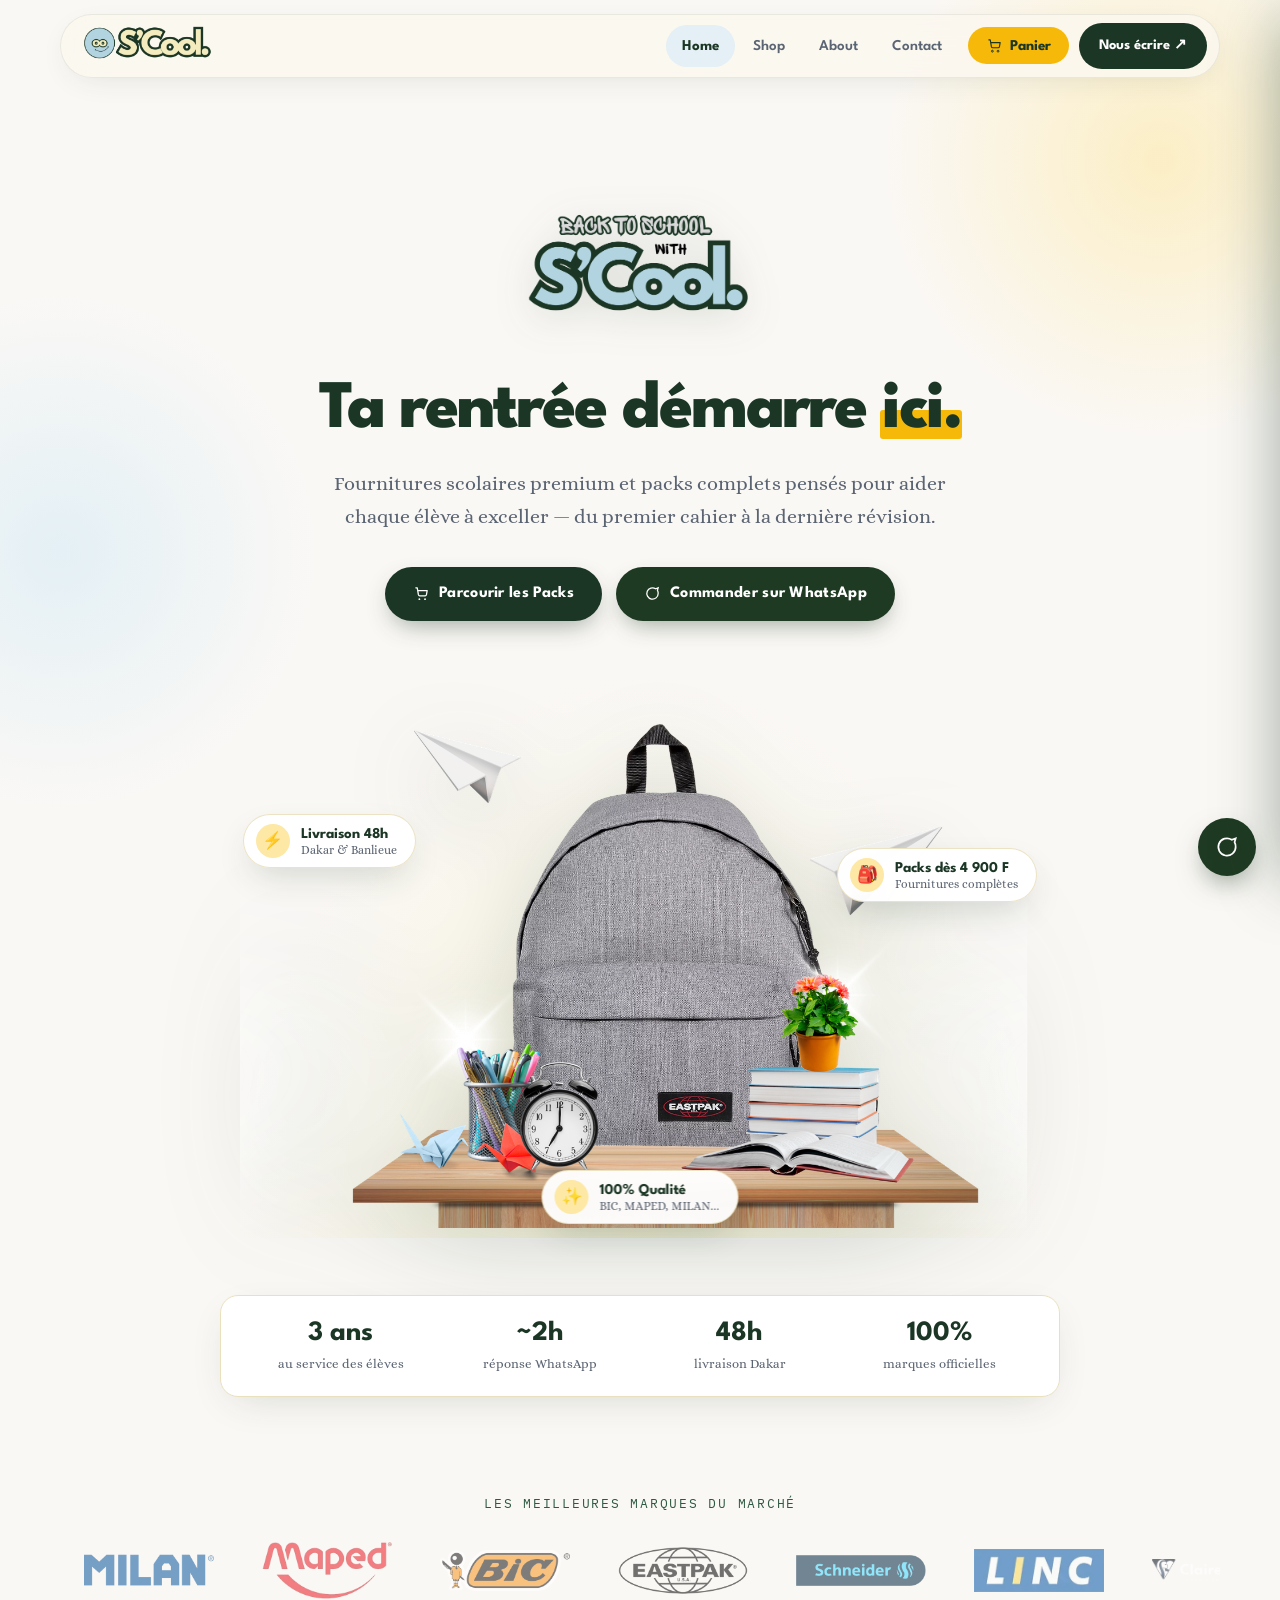
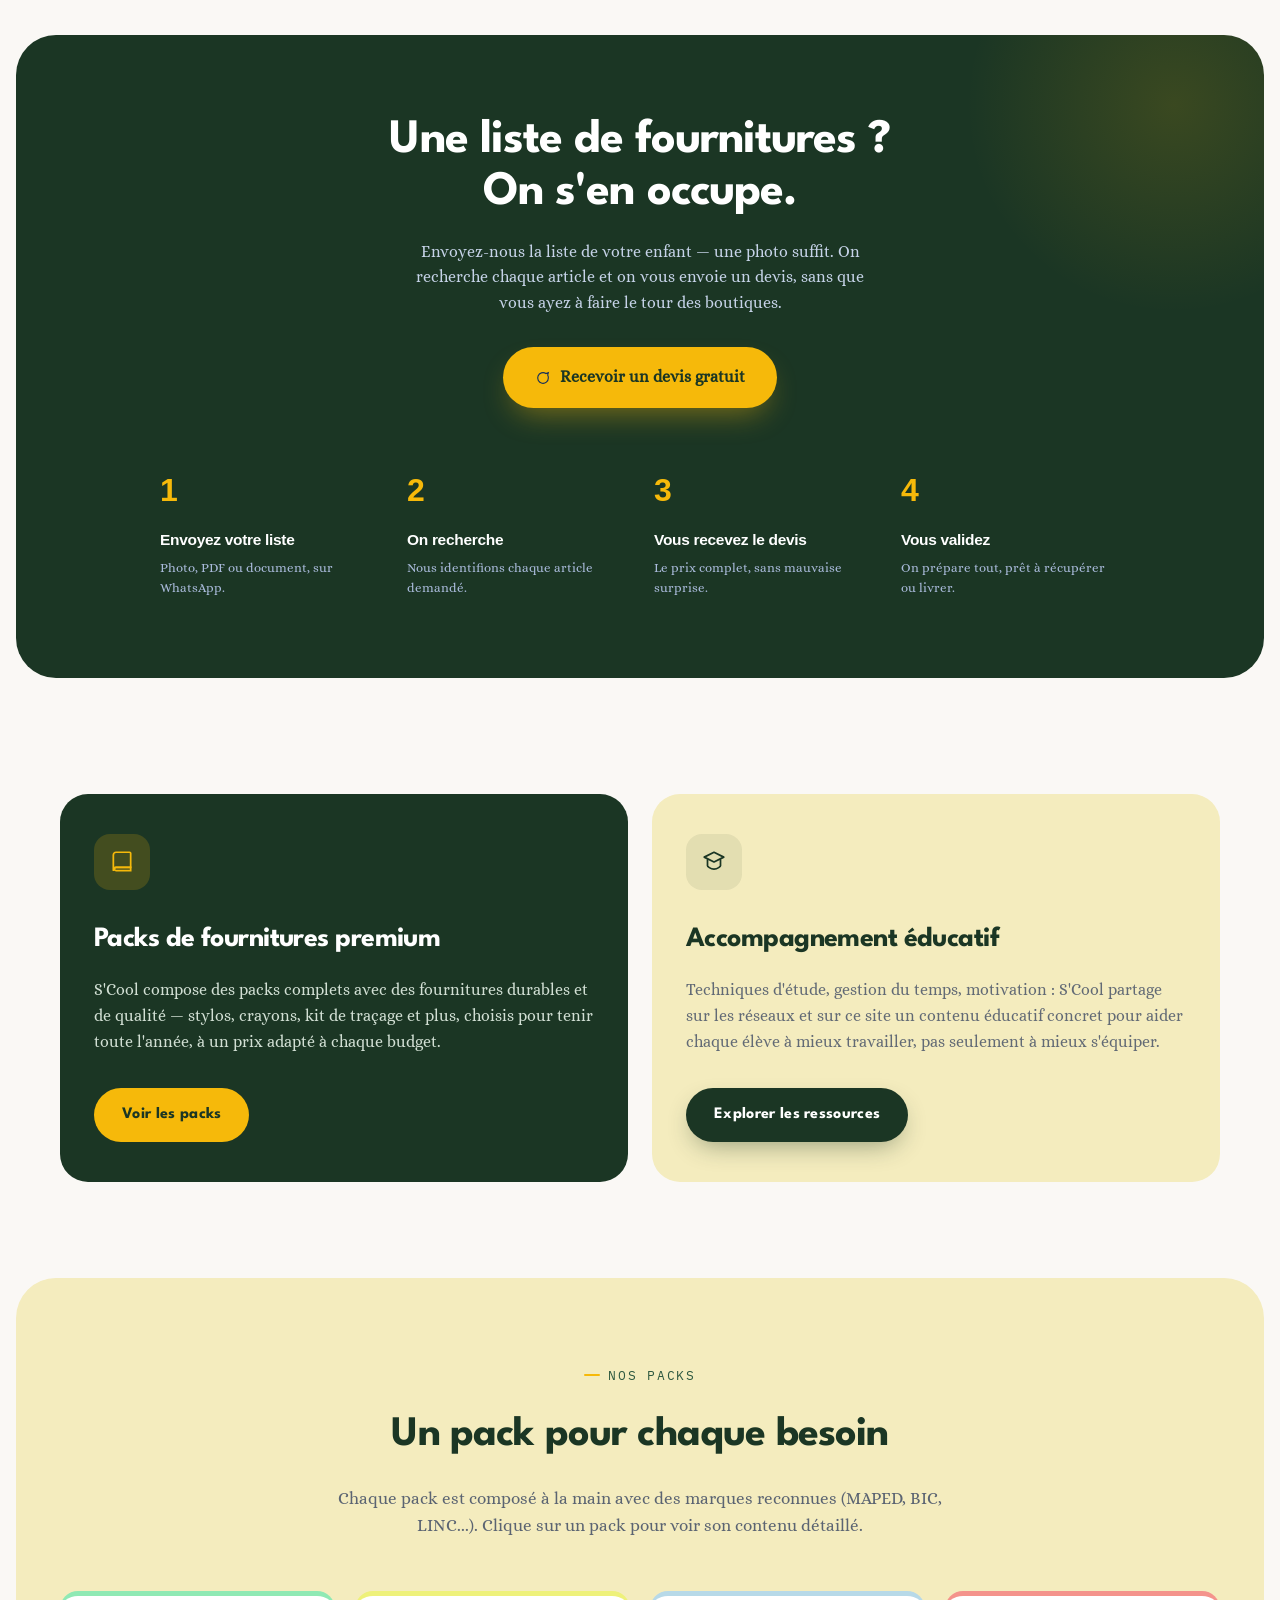
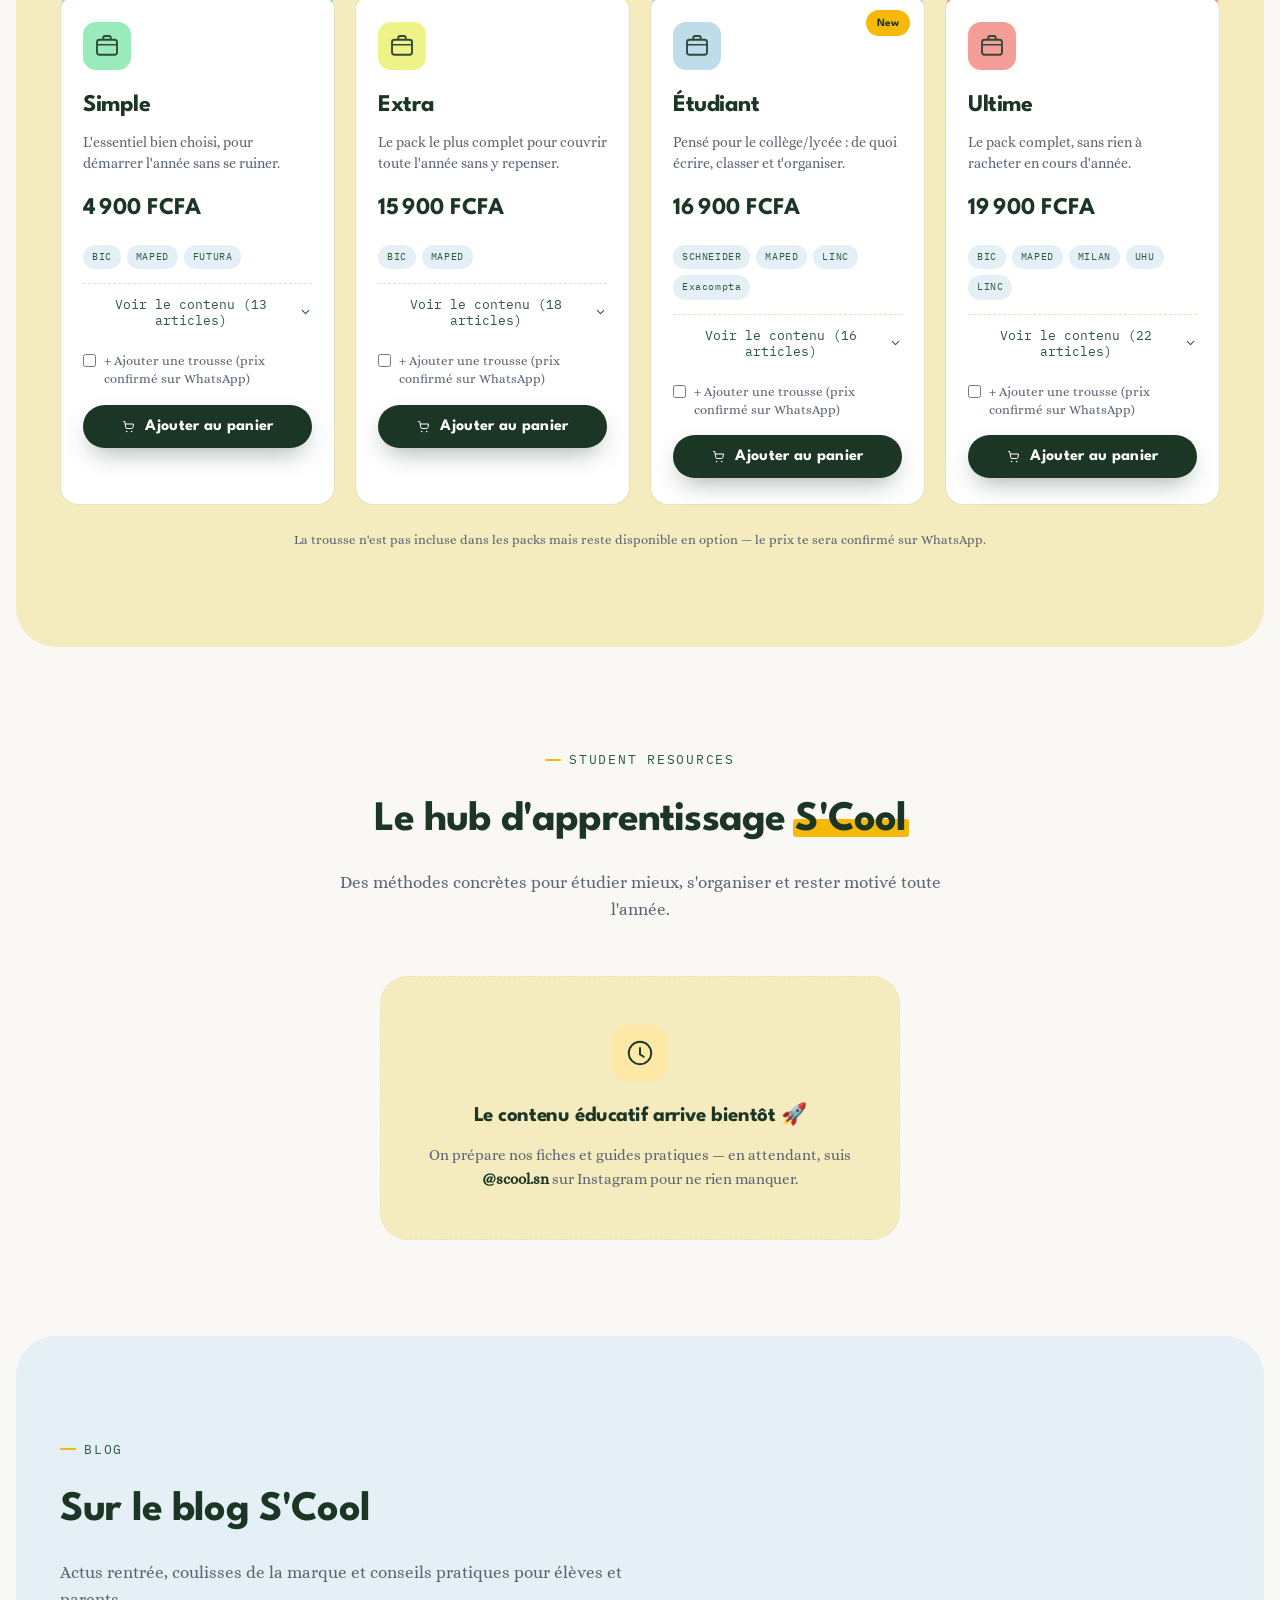
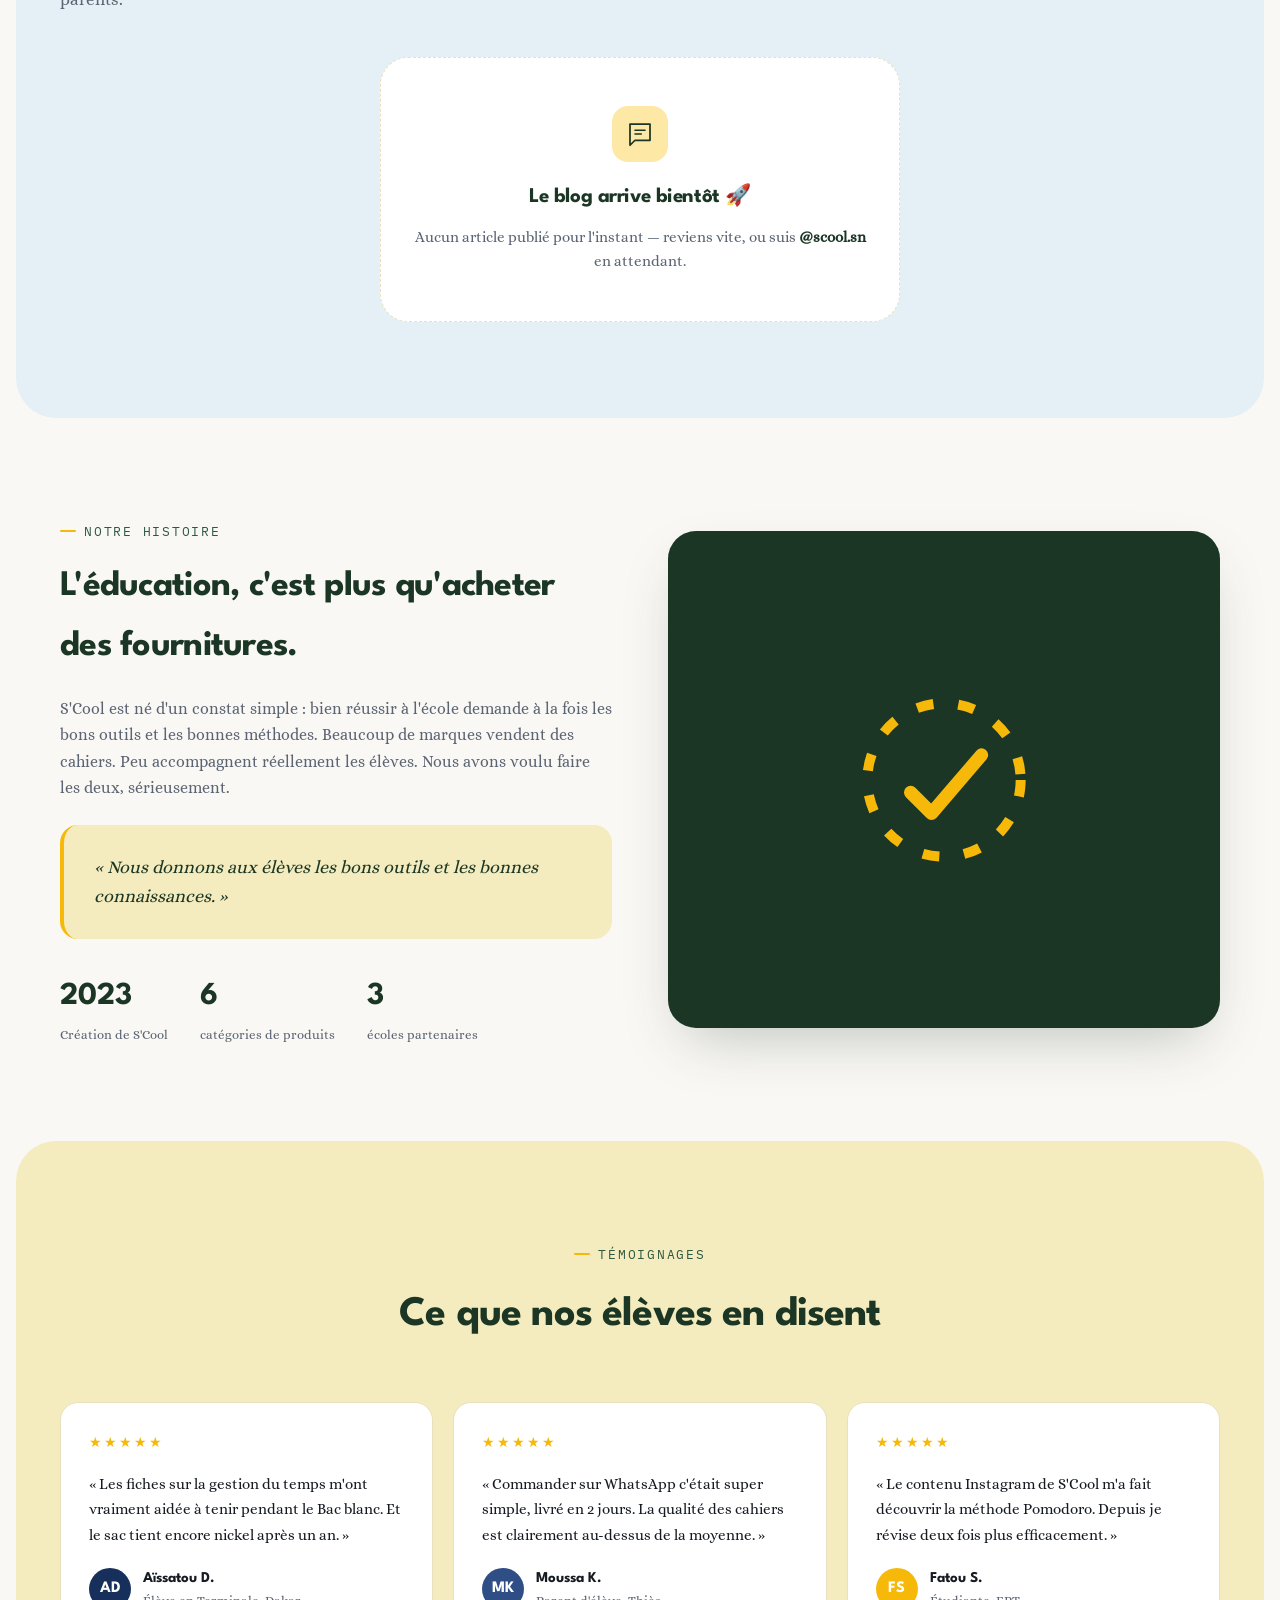
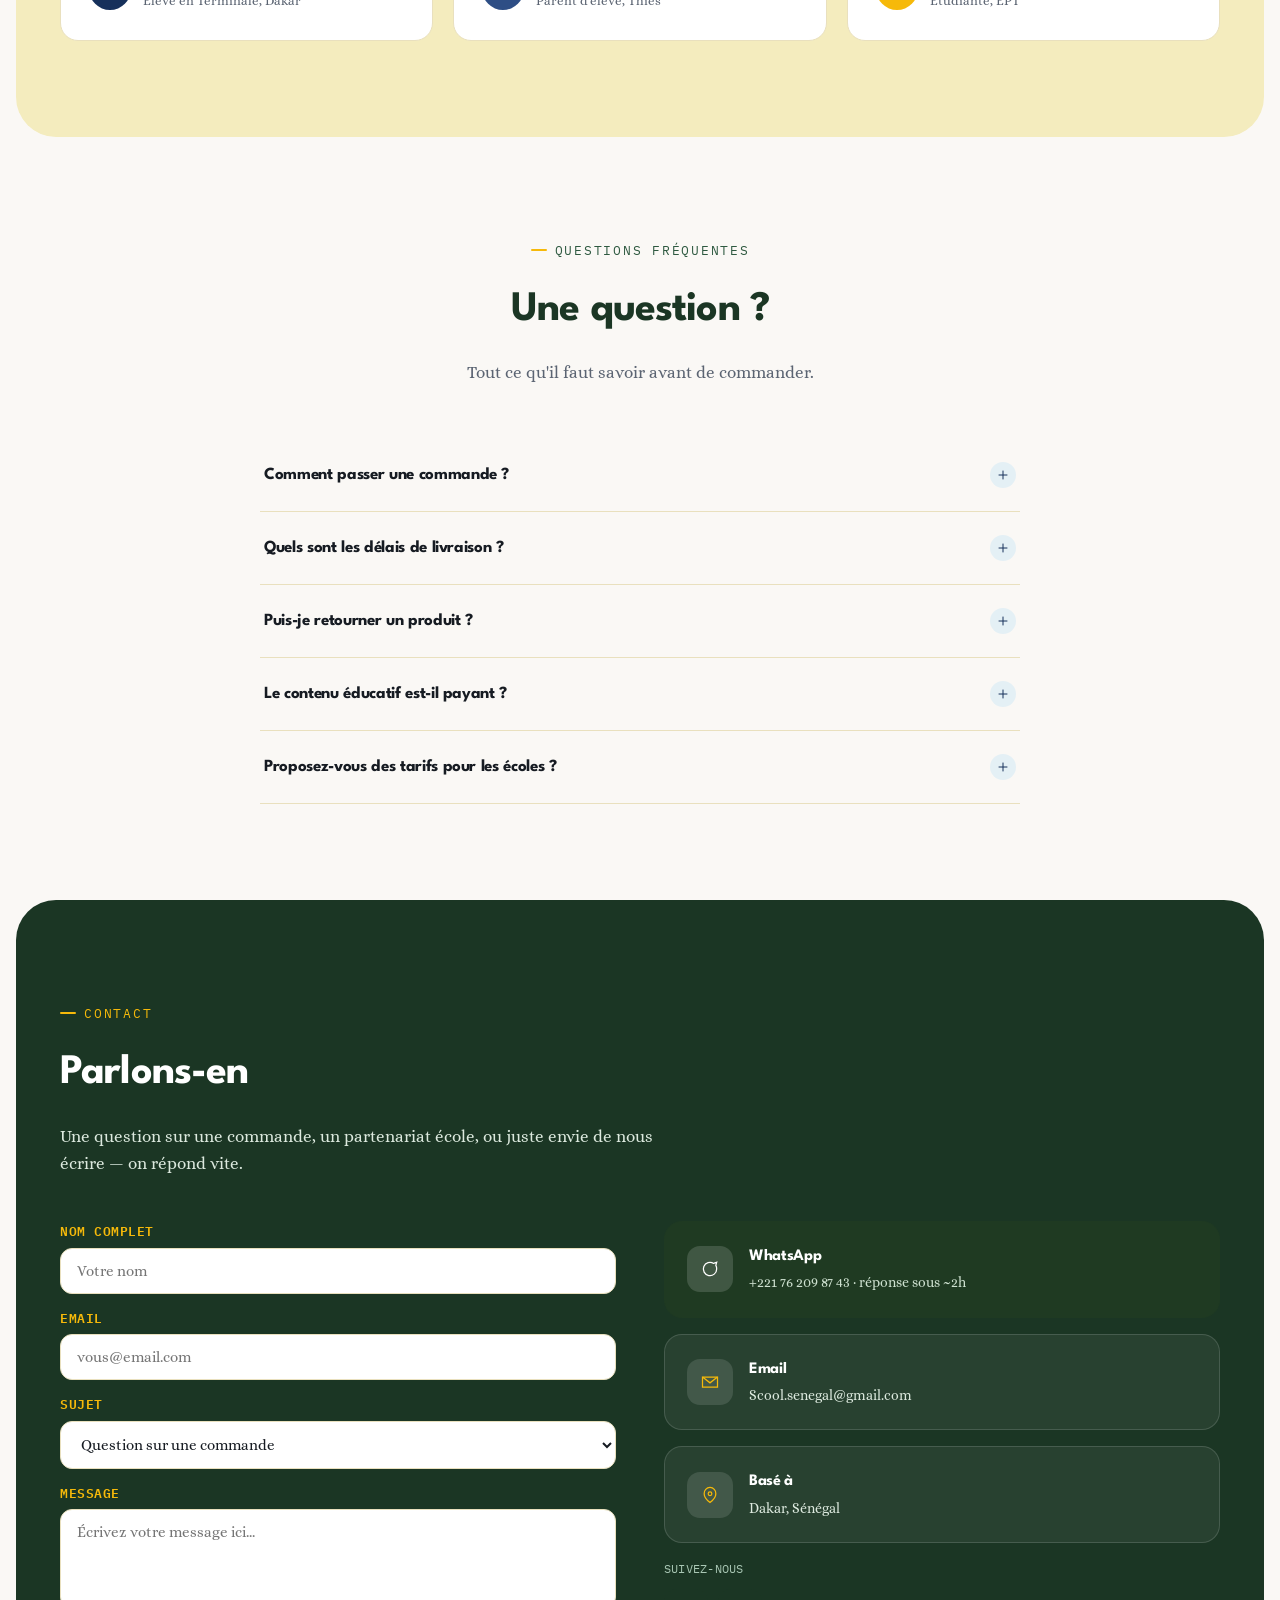
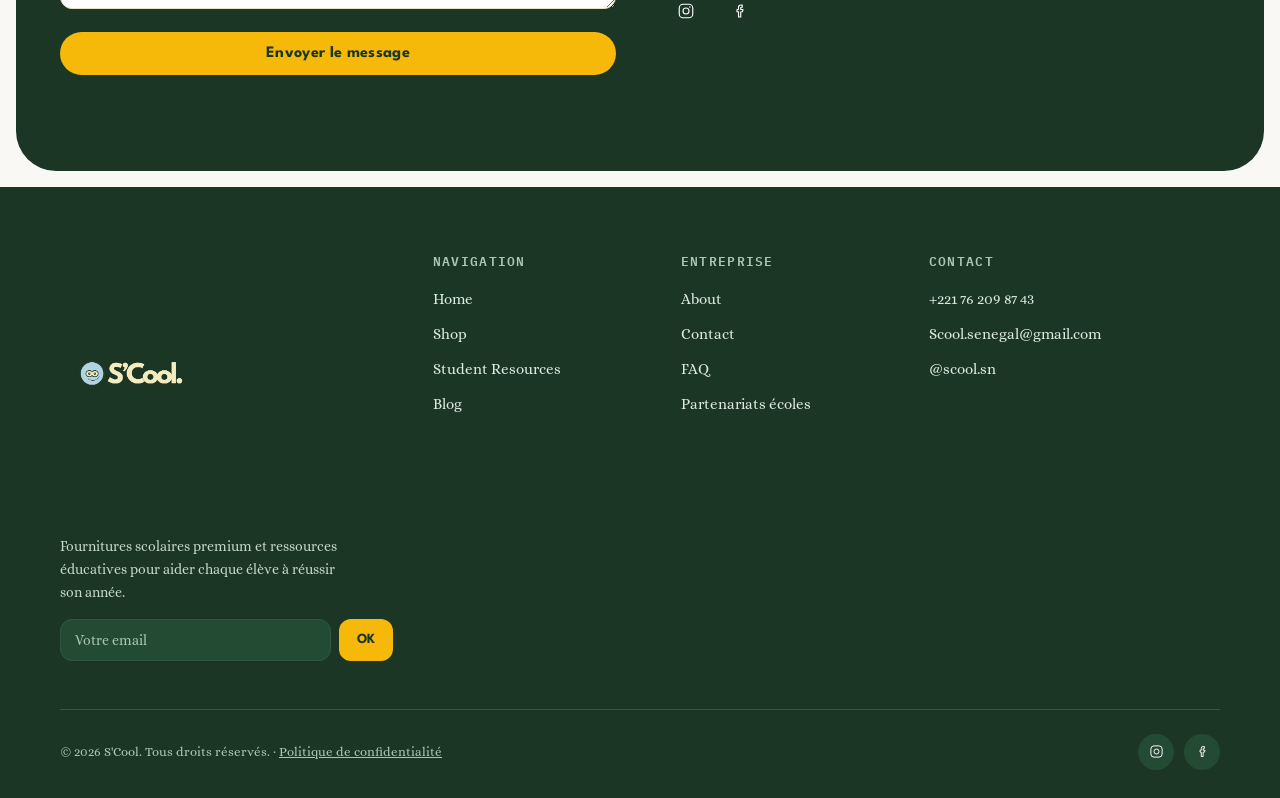
==== index.html @ d3a3ab51 "section devis" ====
<!DOCTYPE html>
<html lang="fr">
<head>
<!-- Google tag (gtag.js) -->
<script async src="https://www.googletagmanager.com/gtag/js?id=G-ZF3CPQ8E2L"></script>
<script>
  window.dataLayer = window.dataLayer || [];
  function gtag(){dataLayer.push(arguments);}
  gtag('js', new Date());
  gtag('config', 'G-ZF3CPQ8E2L');
</script>
<meta charset="UTF-8">
<meta name="viewport" content="width=device-width, initial-scale=1.0">
<title>S'Cool — Ta rentrée démarre ici</title>
<meta name="description" content="S'Cool : fournitures scolaires premium et ressources éducatives pour aider chaque élève à exceller. Commande sur WhatsApp, livraison à Dakar.">
<meta property="og:type" content="website">
<meta property="og:site_name" content="S'Cool">
<meta property="og:title" content="S'Cool — Ta rentrée démarre ici.">
<meta property="og:description" content="Fournitures scolaires premium et packs de rentrée. Commande directe sur WhatsApp, livraison à Dakar sous 48h.">
<meta property="og:url" content="https://MADIOP-19.github.io/S-COOL/">
<meta property="og:image" content="https://MADIOP-19.github.io/S-COOL/images/og-image.jpg">
<meta name="twitter:card" content="summary_large_image">
<meta name="twitter:title" content="S'Cool — Ta rentrée démarre ici.">
<meta name="twitter:description" content="Fournitures scolaires premium et packs de rentrée. Commande directe sur WhatsApp, livraison à Dakar sous 48h.">
<meta name="twitter:image" content="https://MADIOP-19.github.io/S-COOL/images/og-image.jpg">
<link rel="icon" type="image/png" href="images/scoollogopng/favicon.png">
<link rel="preconnect" href="https://fonts.googleapis.com">
<link rel="preconnect" href="https://fonts.gstatic.com" crossorigin>
<link href="https://fonts.googleapis.com/css2?family=League+Spartan:wght@100..900&family=Alice&display=swap" rel="stylesheet">
<link rel="preconnect" href="https://fonts.gstatic.com" crossorigin>
<link href="https://fonts.googleapis.com/css2?family=IBM+Plex+Mono:wght@400;500&display=swap" rel="stylesheet">
<link rel="stylesheet" href="styles.css">
</head>
<body>

<!-- NAV -->
<header>
  <nav>
    <a href="#home" class="logo"><img class="logo-img" src="images/scoollogopng/mainlogo.png" alt="S'Cool" width="140" height="36"></a>
    <div class="nav-right">
      <div class="nav-links" id="navLinks">
        <a href="#home">Home</a>
        <a href="shop.html">Shop</a>
        <a href="#about">About</a>
        <a href="#contact">Contact</a>
      </div>
      <button class="cart-btn" onclick="openCart()" aria-label="Voir le panier">
        <svg width="17" height="17" viewBox="0 0 24 24" fill="none"><path d="M4 4h2l1.6 9.6a2 2 0 0 0 2 1.6h7.4a2 2 0 0 0 2-1.6L20 8H7" stroke="#1B3624" stroke-width="1.6" stroke-linecap="round" stroke-linejoin="round"/><circle cx="9" cy="20" r="1.3" stroke="#1B3624" stroke-width="1.4"/><circle cx="17" cy="20" r="1.3" stroke="#1B3624" stroke-width="1.4"/></svg>
        <span>Panier</span>
        <span class="cart-badge">0</span>
      </button>
      <a class="nav-cta" href="#contact">Nous écrire ↗</a>
      <div class="burger" onclick="document.getElementById('mmenu').classList.toggle('open')">
        <svg width="18" height="18" viewBox="0 0 18 18" fill="none"><path d="M2 5H16M2 9H16M2 13H16" stroke="#1B3624" stroke-width="1.6" stroke-linecap="round"/></svg>
      </div>
    </div>
  </nav>
</header>
<div class="mobile-menu" id="mmenu">
  <a href="#home" onclick="closeMenu()">Home</a>
  <a href="shop.html" onclick="closeMenu()">Shop</a>
  <a href="#about" onclick="closeMenu()">About</a>
  <a href="#contact" onclick="closeMenu()">Contact</a>
  <a href="#contact" class="mm-cta" onclick="closeMenu()">Nous écrire ↗</a>
</div>

<!-- HERO -->
<section class="hero" id="home">
  <div class="hero-inner">
    <div class="hero-bts-badge reveal">
      <img src="images/back-to-school-title.png" alt="Back to School with S'Cool" class="hero-bts-img">
    </div>

    <h1 class="reveal">Ta rentrée démarre <span class="highlight">ici.</span></h1>
    <p class="sub reveal">Fournitures scolaires premium et packs complets pensés pour aider chaque élève à exceller — du premier cahier à la dernière révision.</p>

    <div class="hero-ctas reveal">
      <a href="shop.html" class="btn btn-primary">
        <svg width="17" height="17" viewBox="0 0 24 24" fill="none"><path d="M4 4h2l1.6 9.6a2 2 0 0 0 2 1.6h7.4a2 2 0 0 0 2-1.6L20 8H7" stroke="currentColor" stroke-width="1.8" stroke-linecap="round" stroke-linejoin="round"/><circle cx="9" cy="20" r="1.3" fill="currentColor"/><circle cx="17" cy="20" r="1.3" fill="currentColor"/></svg>
        Parcourir les Packs
      </a>
      <a href="https://wa.me/221762098743" target="_blank" class="btn btn-whatsapp">
        <svg width="17" height="17" viewBox="0 0 24 24" fill="none"><path d="M20 12a8 8 0 1 1-3.6-6.7L20 4l-1 3.6A7.96 7.96 0 0 1 20 12Z" stroke="#fff" stroke-width="1.8"/></svg>
        Commander sur WhatsApp
      </a>
    </div>

    <!-- ILLUSTRATION SOUS LE TEXTE -->
    <div class="hero-visual-container reveal">
      <div class="hero-visual-frame">
        <img src="images/hero-illustration.png" alt="Fournitures et sacs de rentrée S'Cool" class="hero-illustration-img">

        <div class="floating-pill fp-left">
          <span class="fp-icon">⚡</span>
          <div class="fp-text">
            <span class="fp-title">Livraison 48h</span>
            <span class="fp-sub">Dakar &amp; Banlieue</span>
          </div>
        </div>

        <div class="floating-pill fp-right">
          <span class="fp-icon">🎒</span>
          <div class="fp-text">
            <span class="fp-title">Packs dès 4 900 F</span>
            <span class="fp-sub">Fournitures complètes</span>
          </div>
        </div>

        <div class="floating-pill fp-center">
          <span class="fp-icon">✨</span>
          <div class="fp-text">
            <span class="fp-title">100% Qualité</span>
            <span class="fp-sub">BIC, MAPED, MILAN...</span>
          </div>
        </div>
      </div>
    </div>

    <div class="hero-strip reveal">
      <div><div class="num">3 ans</div><div class="lbl">au service des élèves</div></div>
      <div><div class="num">~2h</div><div class="lbl">réponse WhatsApp</div></div>
      <div><div class="num">48h</div><div class="lbl">livraison Dakar</div></div>
      <div><div class="num">100%</div><div class="lbl">marques officielles</div></div>
    </div>
  </div>
</section>

<!-- SECTION LOGOS MARQUES -->
<section class="brands-marquee">
  <div class="wrap">
    <p class="brands-title">Les meilleures marques du marché</p>
    <div class="marquee">
      <div class="marquee-content">
        <div class="marquee-item"><img src="images/logos/milan.webp" alt="Milan"></div>
        <div class="marquee-item"><img src="images/logos/maped.webp" alt="Maped"></div>
        <div class="marquee-item"><img src="images/logos/bic.webp" alt="BIC"></div>
        <div class="marquee-item"><img src="images/logos/eastpak.webp" alt="Eastpak"></div>
        <div class="marquee-item"><img src="images/logos/schneider.webp" alt="Schneider"></div>
        <div class="marquee-item"><img src="images/logos/linc.webp" alt="Linc"></div>
        <div class="marquee-item"><img src="images/logos/clairefontaine.webp" alt="clairefontaine"></div>
        <!-- copie identique, nécessaire pour la boucle infinie -->
        <div class="marquee-item"><img src="images/logos/milan.webp" alt="Milan"></div>
        <div class="marquee-item"><img src="images/logos/maped.webp" alt="Maped"></div>
        <div class="marquee-item"><img src="images/logos/bic.webp" alt="BIC"></div>
        <div class="marquee-item"><img src="images/logos/eastpak.webp" alt="Eastpak"></div>
        <div class="marquee-item"><img src="images/logos/schneider.webp" alt="Schneider"></div>
        <div class="marquee-item"><img src="images/logos/linc.webp" alt="Linc"></div>
        <div class="marquee-item"><img src="images/logos/clairefontaine.webp" alt="clairefontaine"></div>
      </div>
    </div>
  </div>
</section>

<!-- DEVIS SUR LISTE -->
<section id="devis" class="devis-section">
  <div class="wrap devis-wrap">
    <div class="devis-head reveal">
      <h2 class="devis-title">Une liste de fournitures ?<br>On s'en occupe.</h2>
      <p class="devis-sub">Envoyez-nous la liste de votre enfant — une photo suffit. On recherche chaque article et on vous envoie un devis, sans que vous ayez à faire le tour des boutiques.</p>
      <a href="https://wa.me/221762098743?text=Bonjour%20S'Cool%2C%20je%20souhaite%20recevoir%20un%20devis%20pour%20la%20liste%20de%20fournitures%20de%20mon%20enfant.%20Je%20vous%20envoie%20la%20liste%20(photo%2FPDF)%20juste%20apr%C3%A8s%20ce%20message." target="_blank" class="devis-cta">
        <svg width="16" height="16" viewBox="0 0 24 24" fill="none"><path d="M20 12a8 8 0 1 1-3.6-6.7L20 4l-1 3.6A7.96 7.96 0 0 1 20 12Z" stroke="#16305B" stroke-width="1.7"/></svg>
        Recevoir un devis gratuit
      </a>
    </div>
    <div class="devis-steps reveal">
      <div class="devis-step">
        <span class="devis-num">1</span>
        <h4>Envoyez votre liste</h4>
        <p>Photo, PDF ou document, sur WhatsApp.</p>
      </div>
      <div class="devis-step">
        <span class="devis-num">2</span>
        <h4>On recherche</h4>
        <p>Nous identifions chaque article demandé.</p>
      </div>
      <div class="devis-step">
        <span class="devis-num">3</span>
        <h4>Vous recevez le devis</h4>
        <p>Le prix complet, sans mauvaise surprise.</p>
      </div>
      <div class="devis-step">
        <span class="devis-num">4</span>
        <h4>Vous validez</h4>
        <p>On prépare tout, prêt à récupérer ou livrer.</p>
      </div>
    </div>
  </div>
</section>

<!-- PILLARS -->
<section>
  <div class="wrap">
    <div class="pillars">
      <div class="pillar-card pillar-1 reveal">
        <div class="pillar-icon">
          <svg width="26" height="26" viewBox="0 0 24 24" fill="none"><path d="M4 19.5A2.5 2.5 0 0 1 6.5 17H20V4a1 1 0 0 0-1-1H6.5A2.5 2.5 0 0 0 4 5.5v14Z" stroke="#F6B90A" stroke-width="1.6" stroke-linejoin="round"/><path d="M6.5 17H20v3H6.5A1.5 1.5 0 0 1 5 18.5v0A1.5 1.5 0 0 1 6.5 17Z" stroke="#F6B90A" stroke-width="1.6"/></svg>
        </div>
        <h3>Packs de fournitures premium</h3>
        <p>S'Cool compose des packs complets avec des fournitures durables et de qualité — stylos, crayons, kit de traçage et plus, choisis pour tenir toute l'année, à un prix adapté à chaque budget.</p>
        <a href="shop.html" class="btn btn-yellow">Voir les packs</a>
      </div>
      <div class="pillar-card pillar-2 reveal">
        <div class="pillar-icon">
          <svg width="26" height="26" viewBox="0 0 24 24" fill="none"><path d="M12 3 3 7.5 12 12l9-4.5L12 3Z" stroke="#1B3624" stroke-width="1.6" stroke-linejoin="round"/><path d="M6 10v5.5c0 .5 2.5 3 6 3s6-2.5 6-3V10" stroke="#1B3624" stroke-width="1.6" stroke-linecap="round" stroke-linejoin="round"/></svg>
        </div>
        <h3>Accompagnement éducatif</h3>
        <p>Techniques d'étude, gestion du temps, motivation : S'Cool partage sur les réseaux et sur ce site un contenu éducatif concret pour aider chaque élève à mieux travailler, pas seulement à mieux s'équiper.</p>
        <a href="#resources" class="btn btn-primary">Explorer les ressources</a>
      </div>
    </div>
  </div>
</section>

<!-- SHOP : LES PACKS -->
<section id="shop" style="background:var(--beige); border-radius:40px; margin:0 16px; padding-top:80px;">
  <div class="wrap">
    <div class="section-head reveal">
      <div class="eyebrow" style="justify-content:center;">Nos Packs</div>
      <h2>Un pack pour chaque besoin</h2>
      <p>Chaque pack est composé à la main avec des marques reconnues (MAPED, BIC, LINC...). Clique sur un pack pour voir son contenu détaillé.</p>
    </div>
    <div class="pack-grid" id="packGrid"></div>
    <p style="text-align:center; color:var(--ink-soft); font-size:13px; margin-top:24px;">La trousse n'est pas incluse dans les packs mais reste disponible en option — le prix te sera confirmé sur WhatsApp.</p>
  </div>
</section>

<!-- RESOURCES -->
<section id="resources">
  <div class="wrap">
    <div class="section-head reveal">
      <div class="eyebrow" style="justify-content:center;">Student Resources</div>
      <h2>Le hub d'apprentissage <span class="highlight">S'Cool</span></h2>
      <p>Des méthodes concrètes pour étudier mieux, s'organiser et rester motivé toute l'année.</p>
    </div>
    <div class="coming-soon reveal">
      <div class="coming-soon-icon">
        <svg width="30" height="30" viewBox="0 0 24 24" fill="none"><path d="M12 8v5l3 2" stroke="#1B3624" stroke-width="1.6" stroke-linecap="round"/><circle cx="12" cy="12" r="9" stroke="#1B3624" stroke-width="1.5"/></svg>
      </div>
      <h3>Le contenu éducatif arrive bientôt 🚀</h3>
      <p>On prépare nos fiches et guides pratiques — en attendant, suis <a href="https://instagram.com/scool.sn" target="_blank">@scool.sn</a> sur Instagram pour ne rien manquer.</p>
    </div>
  </div>
</section>

<!-- BLOG -->
<section id="blog" style="background:var(--blue-pale); border-radius:40px; margin:0 16px;">
  <div class="wrap">
    <div class="section-head left reveal">
      <div class="eyebrow">Blog</div>
      <h2>Sur le blog S'Cool</h2>
      <p>Actus rentrée, coulisses de la marque et conseils pratiques pour élèves et parents.</p>
    </div>
    <div class="coming-soon reveal" style="background:var(--white);">
      <div class="coming-soon-icon">
        <svg width="30" height="30" viewBox="0 0 24 24" fill="none"><path d="M4 4h16v13H8l-4 4V4Z" stroke="#1B3624" stroke-width="1.4" stroke-linejoin="round"/><path d="M8 9h8M8 12h5" stroke="#1B3624" stroke-width="1.3" stroke-linecap="round"/></svg>
      </div>
      <h3>Le blog arrive bientôt 🚀</h3>
      <p>Aucun article publié pour l'instant — reviens vite, ou suis <a href="https://instagram.com/scool.sn" target="_blank">@scool.sn</a> en attendant.</p>
    </div>
  </div>
</section>

<!-- ABOUT -->
<section id="about">
  <div class="wrap">
    <div class="about-grid">
      <div class="reveal">
        <div class="eyebrow">Notre histoire</div>
        <h2 style="font-size:clamp(26px,4vw,36px); margin-bottom:20px;">L'éducation, c'est plus qu'acheter des fournitures.</h2>
        <p style="color:var(--ink-soft); font-size:15.5px; line-height:1.7;">S'Cool est né d'un constat simple : bien réussir à l'école demande à la fois les bons outils et les bonnes méthodes. Beaucoup de marques vendent des cahiers. Peu accompagnent réellement les élèves. Nous avons voulu faire les deux, sérieusement.</p>
        <div class="mission-quote">
          <p>« Nous donnons aux élèves les bons outils et les bonnes connaissances. »</p>
        </div>
        <div class="stat-row">
          <div><div class="num">2023</div><div class="lbl">Création de S'Cool</div></div>
          <div><div class="num">6</div><div class="lbl">catégories de produits</div></div>
          <div><div class="num">3</div><div class="lbl">écoles partenaires</div></div>
        </div>
      </div>
      <div class="reveal">
        <div class="about-visual">
          <svg width="200" height="200" viewBox="0 0 24 24" fill="none">
            <circle cx="12" cy="12" r="9.2" stroke="#F6B90A" stroke-width="1.2" stroke-dasharray="2 3"/>
            <path d="M8 13.5 10.5 16 16.5 9" stroke="#F6B90A" stroke-width="1.6" stroke-linecap="round" stroke-linejoin="round"/>
          </svg>
        </div>
      </div>
    </div>
  </div>
</section>

<!-- TESTIMONIALS -->
<section style="background:var(--beige); border-radius:40px; margin:0 16px;">
  <div class="wrap">
    <div class="section-head reveal">
      <div class="eyebrow" style="justify-content:center;">Témoignages</div>
      <h2>Ce que nos élèves en disent</h2>
    </div>
    <div class="testi-track" id="testiGrid"></div>
  </div>
</section>

<!-- FAQ -->
<section id="faq">
  <div class="wrap">
    <div class="section-head reveal">
      <div class="eyebrow" style="justify-content:center;">Questions fréquentes</div>
      <h2>Une question ?</h2>
      <p>Tout ce qu'il faut savoir avant de commander.</p>
    </div>
    <div class="faq-list reveal" id="faqList"></div>
  </div>
</section>

<!-- CONTACT -->
<section id="contact" style="background:var(--blue); border-radius:40px; margin:0 16px 16px; color:#fff;">
  <div class="wrap">
    <div class="section-head left reveal">
      <div class="eyebrow" style="color:#F6B90A;">Contact</div>
      <h2 style="color:#fff;">Parlons-en</h2>
      <p style="color:#DCE9DE;">Une question sur une commande, un partenariat école, ou juste envie de nous écrire — on répond vite.</p>
    </div>
    <div class="contact-grid">
      <form class="contact-form reveal" onsubmit="return submitContact(event)">
        <div class="field">
          <label style="color:#F6B90A;">Nom complet</label>
          <input type="text" placeholder="Votre nom" required>
        </div>
        <div class="field">
          <label style="color:#F6B90A;">Email</label>
          <input type="email" placeholder="vous@email.com" required>
        </div>
        <div class="field">
          <label style="color:#F6B90A;">Sujet</label>
          <select>
            <option>Question sur une commande</option>
            <option>Partenariat école / entreprise</option>
            <option>Suggestion de contenu</option>
            <option>Autre</option>
          </select>
        </div>
        <div class="field">
          <label style="color:#F6B90A;">Message</label>
          <textarea placeholder="Écrivez votre message ici..." required></textarea>
        </div>
        <button type="submit" class="btn btn-yellow btn-block">Envoyer le message</button>
      </form>
      <div class="contact-side reveal">
        <a href="https://wa.me/221762098743" target="_blank" class="contact-tile" style="background:#1F3A22; border-color:#1F3A22;">
          <div class="ct-ic" style="background:rgba(255,255,255,0.15);">
            <svg width="20" height="20" viewBox="0 0 24 24" fill="none"><path d="M20 12a8 8 0 1 1-3.6-6.7L20 4l-1 3.6A7.96 7.96 0 0 1 20 12Z" stroke="#fff" stroke-width="1.5"/></svg>
          </div>
          <div><h5 style="color:#fff;">WhatsApp</h5><p style="color:#CDE0CF;">+221 76 209 87 43 · réponse sous ~2h</p></div>
        </a>
        <div class="contact-tile" style="background:rgba(255,255,255,0.06); border-color:rgba(255,255,255,0.14);">
          <div class="ct-ic" style="background:rgba(255,255,255,0.12);">
            <svg width="20" height="20" viewBox="0 0 24 24" fill="none"><path d="M3 6h18v12H3V6Z" stroke="#F6B90A" stroke-width="1.5"/><path d="m3 6 9 7 9-7" stroke="#F6B90A" stroke-width="1.5"/></svg>
          </div>
          <div><h5 style="color:#fff;">Email</h5><p style="color:#DCE9DE;">Scool.senegal@gmail.com</p></div>
        </div>
        <div class="contact-tile" style="background:rgba(255,255,255,0.06); border-color:rgba(255,255,255,0.14);">
          <div class="ct-ic" style="background:rgba(255,255,255,0.12);">
            <svg width="20" height="20" viewBox="0 0 24 24" fill="none"><path d="M12 21s-7-5.2-7-10.5A7 7 0 0 1 12 3a7 7 0 0 1 7 7.5C19 15.8 12 21 12 21Z" stroke="#F6B90A" stroke-width="1.5"/><circle cx="12" cy="10.5" r="2.2" stroke="#F6B90A" stroke-width="1.5"/></svg>
          </div>
          <div><h5 style="color:#fff;">Basé à</h5><p style="color:#DCE9DE;">Dakar, Sénégal</p></div>
        </div>
        <div>
          <p class="mono" style="font-size:12px; color:#A9C7B4; margin-bottom:10px;">SUIVEZ-NOUS</p>
          <div class="social-row">
            <a href="https://instagram.com/scool.sn" target="_blank" aria-label="Instagram"><svg width="18" height="18" viewBox="0 0 24 24" fill="none"><rect x="3" y="3" width="18" height="18" rx="5" stroke="#fff" stroke-width="1.5"/><circle cx="12" cy="12" r="4" stroke="#fff" stroke-width="1.5"/><circle cx="17.2" cy="6.8" r="1" fill="#fff"/></svg></a>
            <a href="https://facebook.com/scool.sn" target="_blank" aria-label="Facebook"><svg width="18" height="18" viewBox="0 0 24 24" fill="none"><path d="M15 4h-2a3 3 0 0 0-3 3v3H8v3h2v7h3v-7h2.2l.8-3H13V7.5c0-.4.3-.5.6-.5H15V4Z" stroke="#fff" stroke-width="1.5" stroke-linejoin="round"/></svg></a>
          </div>
        </div>
      </div>
    </div>
  </div>
</section>

<!-- FOOTER -->
<footer>
  <div class="footer-grid">
    <div>
      <a href="#home" class="logo logo-footer"><img class="logo-img-footer" src="images/scoollogopng/5.png" alt="S'Cool" width="155" height="40"></a>
      <p class="blurb">Fournitures scolaires premium et ressources éducatives pour aider chaque élève à réussir son année.</p>
      <div class="newsletter-form">
        <input type="email" placeholder="Votre email">
        <button onclick="showToast('Merci ! Vous êtes inscrit(e) à la newsletter.')">OK</button>
      </div>
    </div>
    <div>
      <h6>Navigation</h6>
      <div class="flinks">
        <a href="#home">Home</a>
        <a href="shop.html">Shop</a>
        <a href="#resources">Student Resources</a>
        <a href="#blog">Blog</a>
      </div>
    </div>
    <div>
      <h6>Entreprise</h6>
      <div class="flinks">
        <a href="#about">About</a>
        <a href="#contact">Contact</a>
        <a href="#faq">FAQ</a>
        <a href="#">Partenariats écoles</a>
      </div>
    </div>
    <div>
      <h6>Contact</h6>
      <div class="flinks">
        <a href="https://wa.me/221762098743" target="_blank">+221 76 209 87 43</a>
        <a href="mailto:Scool.senegal@gmail.com">Scool.senegal@gmail.com</a>
        <a href="https://instagram.com/scool.sn" target="_blank">@scool.sn</a>
      </div>
    </div>
  </div>
  <div class="foot-bottom">
    <p>© 2026 S'Cool. Tous droits réservés. · <a href="privacy.html" style="color:#A9C7B4; text-decoration:underline;">Politique de confidentialité</a></p>
    <div class="foot-social">
      <a href="https://instagram.com/scool.sn" target="_blank" aria-label="Instagram"><svg width="15" height="15" viewBox="0 0 24 24" fill="none"><rect x="3" y="3" width="18" height="18" rx="5" stroke="#fff" stroke-width="1.5"/><circle cx="12" cy="12" r="4" stroke="#fff" stroke-width="1.5"/></svg></a>
      <a href="https://facebook.com/scool.sn" target="_blank" aria-label="Facebook"><svg width="15" height="15" viewBox="0 0 24 24" fill="none"><path d="M15 4h-2a3 3 0 0 0-3 3v3H8v3h2v7h3v-7h2.2l.8-3H13V7.5c0-.4.3-.5.6-.5H15V4Z" stroke="#fff" stroke-width="1.5"/></svg></a>
    </div>
  </div>
</footer>

<a href="https://wa.me/221762098743" target="_blank" class="wa-float" aria-label="Commander sur WhatsApp">
  <svg width="26" height="26" viewBox="0 0 24 24" fill="none"><path d="M20 12a8 8 0 1 1-3.6-6.7L20 4l-1 3.6A7.96 7.96 0 0 1 20 12Z" stroke="#fff" stroke-width="1.6"/></svg>
</a>
<div class="toast" id="toast"></div>

<!-- CART DRAWER -->
<div class="cart-overlay" id="cartOverlay" onclick="closeCart()"></div>
<aside class="cart-drawer" id="cartDrawer">
  <div class="cart-head">
    <h3>Ton panier</h3>
    <button class="cart-close" onclick="closeCart()" aria-label="Fermer">✕</button>
  </div>
  <div class="cart-items" id="cartItems"></div>
  <div class="cart-foot">
    <div class="cart-total-row">
      <span>Total</span>
      <span class="price" id="cartTotal">0 FCFA</span>
    </div>
    <button class="btn btn-whatsapp btn-block" onclick="checkoutCartWhatsapp()">
      <svg width="15" height="15" viewBox="0 0 24 24" fill="none"><path d="M20 12a8 8 0 1 1-3.6-6.7L20 4l-1 3.6A7.96 7.96 0 0 1 20 12Z" stroke="#fff" stroke-width="1.6"/></svg>
      Valider sur WhatsApp
    </button>
  </div>
</aside>

<script src="shared.js"></script>
<script src="cart.js"></script>
<script src="script.js"></script>
</body>
</html>
---- styles.css ----
:root{
    --blue:#1B3624;
    --blue-light:#2E5940;
    --blue-pale:#E4F0F5;
    --sky:#B1D4E0;
    --yellow:#F6B90A;
    --yellow-soft:#FDE8A6;
    --beige:#F4ECBE;
    --cream:#FAF6E2;
    --white:#FFFFFF;
    --ink:#161B22;
    --ink-soft:#5B6472;
    --line:#E9E0BE;
    --radius-lg:28px;
    --radius-md:18px;
    --radius-sm:12px;
    --shadow-soft:0 12px 40px -14px rgba(27,54,36,0.18);
    --shadow-lift:0 24px 60px -18px rgba(27,54,36,0.28);
  }
  *{box-sizing:border-box; margin:0; padding:0;}
  html{scroll-behavior:smooth;}
  body{
    font-family:'Alice', Georgia, serif;
    background:#FAF8F5;
    color:var(--ink);
    -webkit-font-smoothing:antialiased;
    overflow-x:hidden;
    font-size:16px;
    line-height:1.65;
  }
  h1,h2,h3,h4,h5,h6{
    font-family:'League Spartan', sans-serif;
    letter-spacing:-0.02em;
    color:var(--blue);
    font-weight:700;
  }
  .mono{font-family:'IBM Plex Mono',monospace; letter-spacing:0.02em;}
  a{color:inherit; text-decoration:none;}
  img{max-width:100%; display:block;}
  section{padding:96px 24px;}
  @media (max-width:640px){ section{padding:64px 20px;} }
  .wrap{max-width:1160px; margin:0 auto;}
  .eyebrow{
    font-family:'IBM Plex Mono',monospace;
    font-size:12.5px;
    text-transform:uppercase;
    letter-spacing:0.14em;
    color:var(--blue-light);
    display:inline-flex;
    align-items:center;
    gap:8px;
    margin-bottom:16px;
  }
  .eyebrow::before{content:''; width:16px; height:2px; background:var(--yellow); display:inline-block; border-radius:2px;}

  .highlight{position:relative; display:inline; white-space:normal;}
  .highlight::after{
    content:'';
    position:absolute;
    left:-2%; right:-2%; bottom:0.05em;
    height:0.42em;
    background:var(--yellow);
    z-index:-1;
    border-radius:3px;
    transform:scaleX(0);
    transform-origin:left;
    transition:transform 0.7s cubic-bezier(.4,0,.2,1);
  }
  .highlight.in-view::after{transform:scaleX(1);}

  .reveal{opacity:0; transform:translateY(24px); transition:opacity .7s ease, transform .7s cubic-bezier(.4,0,.2,1);}
  .reveal.in-view{opacity:1; transform:translateY(0);}

  header{
    position:fixed; top:0; left:0; right:0; z-index:100;
    display:flex; justify-content:center; padding-top:14px;
  }
  nav{
    display:flex; align-items:center; justify-content:space-between;
    width:min(1160px, calc(100% - 32px));
    padding:0 12px 0 18px;
    height:64px;  
  align-items:center;
    background:rgba(251,247,239,0.88);
    backdrop-filter:blur(18px) saturate(160%);
    -webkit-backdrop-filter:blur(18px) saturate(160%);
    border:1px solid rgba(27,54,36,0.08);
    border-radius:100px;
    box-shadow:0 8px 32px -12px rgba(27,54,36,0.14);
    transition:box-shadow .3s ease;
  }
  .logo{display:inline-flex; align-items:center; text-decoration:none;}
  .logo-img{height: 180px; width:auto; max-width:140px; object-fit:contain; display:block; transition:transform .25s ease;}
  .logo:hover .logo-img{transform:scale(1.05);}
  .logo-footer{display:inline-block; margin-bottom:14px;}
  .logo-img-footer{height:250px; width:auto; max-width:155px; object-fit:contain; display:block; transition:transform .25s ease;}
  .logo-footer:hover .logo-img-footer{transform:scale(1.05);}

  .nav-links{display:flex; align-items:center; gap:2px;}
  .nav-right{display:flex; align-items:center; gap:10px;}
  .nav-links a{
    font-family:'League Spartan', sans-serif;
    font-size:15px; font-weight:600; color:var(--ink-soft);
    padding:9px 16px; border-radius:100px; transition:all .25s ease;
  }
  .nav-links a:hover{color:var(--blue); background:var(--blue-pale);}
  .nav-links a.active{color:var(--blue); background:var(--blue-pale); font-weight:700;}
  .nav-cta{
    background:var(--blue); color:var(--white); font-family:'League Spartan', sans-serif; font-size:14.5px; font-weight:700;
    padding:11px 20px; border-radius:100px; display:flex; align-items:center; gap:6px;
    transition:transform .25s ease, background .25s ease;
  }
  .nav-cta:hover{background:var(--blue-light); transform:translateY(-1px);}
  .burger{display:none; width:38px; height:38px; border-radius:100px; background:var(--blue-pale); align-items:center; justify-content:center; cursor:pointer;}
  .cart-btn{
    position:relative; display:flex; align-items:center; gap:7px; border:none; cursor:pointer; flex-shrink:0;
    background:var(--yellow); color:var(--blue); font-family:'League Spartan',sans-serif; font-weight:700; font-size:15px;
    padding:10px 18px; border-radius:100px; transition:transform .2s ease, box-shadow .2s ease;
  }
  .cart-btn:hover{transform:translateY(-1px); box-shadow:0 8px 18px -8px rgba(246,185,10,0.6);}
  .cart-badge{
    position:absolute; top:-6px; right:-6px; min-width:18px; height:18px; border-radius:100px; background:var(--blue);
    color:#fff; font-family:'IBM Plex Mono',monospace; font-size:10.5px; font-weight:600;
    display:none; align-items:center; justify-content:center; padding:0 4px; border:2px solid var(--cream);
  }

  .cart-overlay{
    position:fixed; inset:0; background:rgba(27,54,36,0.35); backdrop-filter:blur(2px); z-index:150;
    opacity:0; pointer-events:none; transition:opacity .3s ease;
  }
  .cart-overlay.open{opacity:1; pointer-events:auto;}
  .cart-drawer{
    position:fixed; top:0; right:0; bottom:0; width:min(400px, 92vw); background:var(--cream); z-index:151;
    display:flex; flex-direction:column; box-shadow:-20px 0 60px -20px rgba(27,54,36,0.4);
    transform:translateX(100%); transition:transform .4s cubic-bezier(.4,0,.2,1);
  }
  .cart-drawer.open{transform:translateX(0);}
  .cart-head{display:flex; justify-content:space-between; align-items:center; padding:22px 22px 16px; border-bottom:1px solid var(--line);}
  .cart-head h3{font-family:'League Spartan', sans-serif; font-size:20px; font-weight:700;}
  .cart-close{width:32px; height:32px; border-radius:100px; background:var(--blue-pale); border:none; cursor:pointer; font-size:13px; color:var(--blue);}
  .cart-items{flex:1; overflow-y:auto; padding:14px 22px;}
  .cart-item{display:flex; gap:12px; align-items:center; padding:14px 0; border-bottom:1px dashed var(--line);}
  .cart-item .ci-icon{width:44px; height:44px; background:var(--beige); border-radius:12px; display:flex; align-items:center; justify-content:center; flex-shrink:0;}
  .cart-item .ci-icon svg{width:26px; height:26px;}
  .ci-info{flex:1; min-width:0;}
  .ci-info h6{font-family:'League Spartan', sans-serif; font-size:15px; font-weight:700; color:var(--ink); margin-bottom:3px; line-height:1.2;}
  .ci-info .mono{font-size:12px; color:var(--ink-soft);}
  .ci-qty{display:flex; align-items:center; gap:10px; margin-top:6px;}
  .ci-qty button{width:22px; height:22px; border-radius:7px; border:1px solid var(--line); background:var(--white); cursor:pointer; font-size:13px; color:var(--blue); line-height:1;}
  .ci-qty span{font-family:'IBM Plex Mono',monospace; font-size:13px; min-width:14px; text-align:center;}
  .ci-remove{background:none; border:none; color:var(--ink-soft); cursor:pointer; font-size:13px; padding:6px; flex-shrink:0;}
  .ci-remove:hover{color:#C0392B;}
  .cart-foot{padding:18px 22px 24px; border-top:1px solid var(--line);}
  .cart-total-row{display:flex; justify-content:space-between; align-items:center; margin-bottom:14px; font-family:'League Spartan', sans-serif; font-size:16px; font-weight:600; color:var(--ink-soft);}
  .cart-total-row .price{font-size:22px;}

  .coming-soon{
    max-width:520px; margin:0 auto; text-align:center; background:var(--beige);
    border-radius:var(--radius-lg); padding:48px 32px; border:1px dashed var(--line);
  }
  .coming-soon-icon{width:56px; height:56px; border-radius:16px; background:var(--yellow-soft); display:flex; align-items:center; justify-content:center; margin:0 auto 18px;}
  .coming-soon h3{font-family:'League Spartan', sans-serif; font-size:21px; margin-bottom:10px;}
  .coming-soon p{font-size:15px; color:var(--ink-soft); line-height:1.6;}
  .coming-soon p a{color:var(--blue); font-weight:600;}

  .shop-search{
    display:flex; align-items:center; gap:10px; background:var(--white); border:1.5px solid var(--line);
    border-radius:100px; padding:6px 6px 6px 20px; max-width:520px; margin:0 auto 28px;
  }
  .shop-search svg{flex-shrink:0; color:var(--ink-soft);}
  .shop-search input{flex:1; border:none; outline:none; background:none; font-family:'Alice', serif; font-size:15.5px; padding:10px 0;}
  .shop-search button{
    background:var(--blue); color:#fff; border:none; border-radius:100px; padding:10px 22px;
    font-family:'League Spartan', sans-serif; font-size:14.5px; font-weight:700; cursor:pointer; flex-shrink:0;
  }
  .shop-tabs{display:flex; justify-content:center; gap:8px; margin-bottom:40px; flex-wrap:wrap;}
  .shop-tab{
    font-family:'League Spartan', sans-serif; font-size:14.5px; font-weight:600; padding:9px 18px; border-radius:100px;
    border:1.5px solid var(--line); background:var(--white); cursor:pointer; color:var(--ink-soft);
    transition:all .2s ease; user-select:none;
  }
  .shop-tab:hover{border-color:var(--blue-light);}
  .shop-tab.active{background:var(--blue); color:#fff; border-color:var(--blue);}
  .shop-empty{
    max-width:440px; margin:20px auto 0; text-align:center; background:var(--white);
    border-radius:var(--radius-lg); padding:44px 30px; border:1px dashed var(--line);
  }
  .shop-empty h3{font-family:'League Spartan', sans-serif; font-size:19px; margin-bottom:10px;}
  .shop-empty p{font-size:14.5px; color:var(--ink-soft); line-height:1.6; margin-bottom:20px;}

  @media (max-width:880px){
    .nav-links{display:none;}
    .nav-cta{display:none;}
    .burger{display:flex;}
    .cart-btn{padding:9px 12px; font-size:0;}
    .cart-btn svg{display:block;}
    .cart-btn span:not(.cart-badge){display:none;}
  }
  .mobile-menu{
    position:fixed; top:78px; left:16px; right:16px; z-index:99;
    background:var(--white); border-radius:22px; padding:12px;
    box-shadow:var(--shadow-lift); border:1px solid var(--line);
    display:none; flex-direction:column; gap:2px;
  }
  .mobile-menu.open{display:flex;}
  .mobile-menu a{font-family:'League Spartan', sans-serif; padding:14px 16px; border-radius:14px; font-weight:600; color:var(--ink); font-size:16px;}
  .mobile-menu a:hover{background:var(--beige);}
  .mobile-menu .mm-cta{background:var(--blue); color:#fff; text-align:center; margin-top:6px; font-weight:700;}

  .hero{padding-top:160px; padding-bottom:60px; position:relative; overflow:hidden;}
  .hero::before{
    content:''; position:absolute; top:-120px; right:-160px; width:560px; height:560px;
    background:radial-gradient(circle, var(--yellow-soft) 0%, transparent 70%);
    opacity:0.6; z-index:0; pointer-events:none;
  }
  .hero::after{
    content:''; position:absolute; top:20%; left:-200px; width:520px; height:520px;
    background:radial-gradient(circle, var(--blue-pale) 0%, transparent 70%);
    z-index:0; pointer-events:none;
  }
  .hero-inner{position:relative; z-index:1; text-align:center; max-width:920px; margin:0 auto;}

  .hero-bts-badge{display:flex; justify-content:center; align-items:center; margin-bottom:18px;}
  .hero-bts-img{
    width:min(280px, 75vw); height:auto; display:block;
    filter:drop-shadow(0 8px 20px rgba(27,54,36,0.12));
    transition:transform .3s ease;
  }
  .hero-bts-img:hover{transform:scale(1.04) rotate(-1deg);}

  .hero h1{
    font-family:'League Spartan', sans-serif;
    font-size:clamp(36px,6.5vw,68px);
    font-weight:800;
    line-height:1.05;
    margin-bottom:20px;
    letter-spacing:-0.03em;
    color:var(--blue);
  }
  .hero p.sub{
    font-family:'Alice', Georgia, serif;
    font-size:clamp(16px,2vw,20px); color:var(--ink-soft); max-width:640px;
    margin:0 auto 34px; line-height:1.65; font-weight:400;
  }
  .hero-ctas{display:flex; gap:14px; justify-content:center; align-items:center; flex-wrap:wrap; margin-bottom:44px;}
  .btn{
    font-family:'League Spartan', sans-serif;
    font-weight:700; font-size:16px; letter-spacing:0.02em; padding:14px 28px; border-radius:100px;
    display:inline-flex; align-items:center; gap:9px; cursor:pointer; border:none;
    text-decoration:none;
    transition:transform .25s cubic-bezier(.4,0,.2,1), box-shadow .25s ease, background .25s ease;
  }
  .btn-primary{background:var(--blue); color:#fff; box-shadow:0 10px 26px -8px rgba(27,54,36,0.45);}
  .btn-primary:hover{transform:translateY(-2px); box-shadow:0 16px 32px -8px rgba(27,54,36,0.5); background:var(--blue-light);}
  .btn-secondary{background:var(--white); color:var(--blue); border:1.5px solid var(--line); box-shadow:0 4px 16px -4px rgba(27,54,36,0.06);}
  .btn-secondary:hover{border-color:var(--blue); transform:translateY(-2px); box-shadow:0 10px 24px -8px rgba(27,54,36,0.12);}
  .btn-yellow{background:var(--yellow); color:var(--blue); font-weight:700;}
  .btn-yellow:hover{transform:translateY(-2px); box-shadow:0 12px 26px -10px rgba(246,185,10,0.6);}
  .btn-whatsapp{background:#1F3A22; color:#fff; box-shadow:0 10px 24px -8px rgba(31,58,34,0.45);}
  .btn-whatsapp:hover{background:#16481D; transform:translateY(-2px); box-shadow:0 16px 30px -8px rgba(31,58,34,0.55);}
  .btn-sm{padding:10px 18px; font-size:14px; border-radius:100px;}
  .btn-block{width:100%; justify-content:center;}

  .hero-visual-container{position:relative; max-width:860px; margin:0 auto 48px; padding:0 16px;}
  .hero-visual-frame{
    position:relative; display:inline-block; width:100%;
    background:radial-gradient(ellipse at center bottom, rgba(244,236,190,0.55) 0%, transparent 70%);
    padding-bottom:10px;
  }
  .hero-illustration-img{
    width:100%; max-width:800px; height:auto; margin:0 auto; display:block;
    filter:drop-shadow(0 24px 44px rgba(27,54,36,0.16));
    transition:transform .4s ease;
  }
  .hero-illustration-img:hover{transform:scale(1.015);}

  .floating-pill{
    position:absolute;
    background:rgba(255,255,255,0.96);
    backdrop-filter:blur(12px);
    -webkit-backdrop-filter:blur(12px);
    border:1.5px solid rgba(233,224,190,0.9);
    border-radius:100px;
    padding:9px 18px 9px 12px;
    display:flex; align-items:center; gap:11px;
    box-shadow:0 14px 34px -8px rgba(27,54,36,0.18);
    z-index:5;
    text-align:left;
    animation:floatPill 4.5s ease-in-out infinite;
    pointer-events:auto;
    transition:transform .25s ease, box-shadow .25s ease;
  }
  .floating-pill:hover{
    transform:scale(1.05) translateY(-4px) !important;
    box-shadow:0 20px 40px -10px rgba(27,54,36,0.25);
  }
  .fp-icon{width:34px; height:34px; border-radius:100px; background:var(--yellow-soft); display:flex; align-items:center; justify-content:center; font-size:17px; flex-shrink:0;}
  .fp-text{display:flex; flex-direction:column; line-height:1.2;}
  .fp-title{font-family:'League Spartan', sans-serif; font-size:15px; font-weight:700; color:var(--blue);}
  .fp-sub{font-family:'Alice', serif; font-size:12px; color:var(--ink-soft);}

  .fp-left{top:26%; left:2%; animation-delay:0s;}
  .fp-right{top:32%; right:2%; animation-delay:2.2s;}
  .fp-center{bottom:14px; left:50%; transform:translateX(-50%); animation:floatPillCenter 4.5s ease-in-out infinite 1.1s;}

  @keyframes floatPill{ 0%, 100%{ transform:translateY(0); } 50%{ transform:translateY(-8px); } }
  @keyframes floatPillCenter{ 0%, 100%{ transform:translateX(-50%) translateY(0); } 50%{ transform:translateX(-50%) translateY(-7px); } }

  @media (max-width:820px){ .floating-pill{display:none;} }

  .hero-strip{
    display:grid; grid-template-columns:repeat(4, 1fr); gap:16px;
    max-width:840px; margin:0 auto; padding:22px 28px;
    background:var(--white); border-radius:var(--radius-md);
    border:1px solid var(--line);
    box-shadow:var(--shadow-soft);
  }
  .hero-strip div{text-align:center;}
  .hero-strip .num{font-family:'League Spartan',sans-serif; font-weight:700; font-size:28px; color:var(--blue); line-height:1.1;}
  .hero-strip .lbl{font-family:'Alice', serif; font-size:13px; color:var(--ink-soft); margin-top:4px;}

  @media (max-width:680px){
    .hero-strip{grid-template-columns:repeat(2, 1fr); gap:18px; padding:18px 20px;}
    .hero-bts-img{width:220px;}
  }

  .pillars{display:grid; grid-template-columns:1fr 1fr; gap:24px; margin-top:20px;}
  @media (max-width:820px){.pillars{grid-template-columns:1fr;}}
  .pillar-card{
    border-radius:var(--radius-lg); padding:40px 34px; position:relative; overflow:hidden;
    transition:transform .35s cubic-bezier(.4,0,.2,1), box-shadow .35s ease;
  }
  .pillar-card:hover{transform:translateY(-6px); box-shadow:var(--shadow-lift);}
  .pillar-1{background:var(--blue); color:#fff;}
  .pillar-2{background:var(--beige); color:var(--blue);}
  .pillar-icon{width:56px; height:56px; border-radius:16px; display:flex; align-items:center; justify-content:center; margin-bottom:26px;}
  .pillar-1 .pillar-icon{background:rgba(246,185,10,0.18);}
  .pillar-2 .pillar-icon{background:rgba(27,54,36,0.08);}
  .pillar-card h3{font-family:'League Spartan', sans-serif; font-size:28px; margin-bottom:14px;}
  .pillar-1 h3{color:#fff;}
  .pillar-card p{font-size:16px; line-height:1.65; margin-bottom:28px; opacity:0.95;}
  .pillar-1 p{color:#DCE9DE;}
  .pillar-2 p{color:var(--ink-soft);}
  .pillar-card .btn{margin-top:4px;}

  /* DEVIS SUR LISTE */
.devis-section{
  background:var(--blue);
  border-radius:40px;
  margin:0 16px;
  color:#fff;
  position:relative;
  overflow:hidden;
  padding:80px 24px;
}
.devis-section::before{
  content:'';
  position:absolute; top:-140px; right:-120px; width:420px; height:420px;
  background:radial-gradient(circle, rgba(246,185,10,0.14) 0%, transparent 70%);
}
.devis-wrap{position:relative; z-index:1;}
.devis-head{max-width:640px; margin:0 auto 56px; text-align:center;}
.devis-title{
  font-family:'League Spartan', sans-serif;
  font-weight:700;
  font-size:clamp(30px, 5vw, 48px);
  line-height:1.08;
  letter-spacing:-0.02em;
  color:#fff;
  margin-bottom:20px;
}
.devis-sub{
  font-size:16px;
  color:#C6D3E8;
  line-height:1.6;
  max-width:480px;
  margin:0 auto 32px;
}
.devis-cta{
  display:inline-flex; align-items:center; gap:9px;
  background:var(--yellow); color:var(--blue);
  font-weight:700; font-size:16px;
  padding:17px 32px; border-radius:100px;
  box-shadow:0 14px 30px -10px rgba(246,185,10,0.45);
  transition:transform .25s ease, box-shadow .25s ease;
}
.devis-cta:hover{transform:translateY(-2px); box-shadow:0 18px 36px -10px rgba(246,185,10,0.55);}

.devis-steps{
  display:grid; grid-template-columns:repeat(4,1fr); gap:28px;
  max-width:960px; margin:0 auto;
}
@media (max-width:820px){ .devis-steps{grid-template-columns:1fr 1fr;} }
@media (max-width:520px){ .devis-steps{grid-template-columns:1fr; gap:32px;} }
.devis-step{text-align:left;}
.devis-num{
  display:block;
  font-family:'Space Grotesk', sans-serif;
  font-weight:700;
  font-size:32px;
  color:var(--yellow);
  margin-bottom:10px;
}
.devis-step h4{font-size:15.5px; color:#fff; margin-bottom:6px; font-family:'Inter',sans-serif; font-weight:600;}
.devis-step p{font-size:13px; color:#A9BADA; line-height:1.55;}

@media (max-width:640px){
  .devis-section{padding:64px 20px;}
}

  .brands-marquee{padding:36px 0; overflow:hidden;}
  .brands-title{
    text-align:center; font-family:'IBM Plex Mono',monospace; font-size:12.5px; text-transform:uppercase;
    letter-spacing:0.14em; color:var(--blue-light); margin-bottom:28px;
  }
  .marquee{ display:flex; width:100%; overflow:hidden; }
  .marquee-content{ display:flex; animation:scroll-marquee 25s linear infinite; }
  .marquee-item{ flex:0 0 auto; width:130px; margin:0 24px; display:flex; align-items:center; justify-content:center; }
  .marquee-item img{ max-width:100%; height:auto; opacity:0.55; transition:all .3s ease; }
  .marquee-item img:hover{ filter:grayscale(0%); opacity:1; }
  @keyframes scroll-marquee{ 0%{ transform:translateX(0); } 100%{ transform:translateX(-50%); } }
  @media (max-width:640px){ .marquee-item{ width:90px; margin:0 16px; } }

  .section-head{text-align:center; max-width:620px; margin:0 auto 52px;}
  .section-head h2{font-family:'League Spartan', sans-serif; font-size:clamp(28px,4.5vw,42px); font-weight:700; margin-bottom:14px;}
  .section-head p{color:var(--ink-soft); font-size:16.5px; line-height:1.65;}
  .section-head.left{text-align:left; margin:0 0 44px;}

  .pack-grid{display:grid; grid-template-columns:repeat(4,1fr); gap:20px;}
  @media (max-width:980px){.pack-grid{grid-template-columns:repeat(2,1fr);}}
  @media (max-width:600px){.pack-grid{grid-template-columns:1fr;}}
  .pack-card{
    background:var(--white); border-radius:var(--radius-md); padding:26px 22px; position:relative;
    border:1px solid var(--line); border-top:5px solid var(--accent, var(--yellow));
    display:flex; flex-direction:column;
    transition:transform .3s cubic-bezier(.4,0,.2,1), box-shadow .3s ease;
  }
  .pack-card:hover{transform:translateY(-5px); box-shadow:var(--shadow-soft);}
  .pack-icon{
    width:48px; height:48px; border-radius:13px; background:var(--accent, var(--yellow)); opacity:0.9;
    display:flex; align-items:center; justify-content:center; color:var(--blue); margin-bottom:16px;
  }
  .pack-card h3{font-family:'League Spartan', sans-serif; font-size:24px; font-weight:700; margin-bottom:6px;}
  .pack-desc{font-size:14px; color:var(--ink-soft); line-height:1.55; margin-bottom:14px; min-height:42px;}
  .pack-price{font-family:'League Spartan',sans-serif; font-weight:700; font-size:24px; color:var(--blue); margin-bottom:16px;}
  .pack-toggle{
    display:flex; align-items:center; justify-content:space-between; width:100%; background:none; border:none;
    border-top:1px dashed var(--line); padding:12px 0; cursor:pointer; font-size:12.5px; color:var(--blue-light);
    font-family:'IBM Plex Mono',monospace;
  }
  .pack-toggle svg{transition:transform .3s ease;}
  .pack-items{
    list-style:none; max-height:0; overflow:hidden; transition:max-height .4s ease;
    font-size:13.5px; color:var(--ink-soft); line-height:1.8;
  }
  .pack-items.open{max-height:600px; margin-bottom:8px;}
  .pack-items li{padding-left:14px; position:relative;}
  .pack-items li::before{content:'—'; position:absolute; left:0; color:var(--accent, var(--yellow));}
  .pack-trousse{display:flex; align-items:flex-start; gap:8px; font-size:13px; color:var(--ink-soft); margin:12px 0 16px; cursor:pointer; line-height:1.4;}
  .pack-trousse input{accent-color:var(--blue); margin-top:2px;}
  .pack-brands{display:flex; flex-wrap:wrap; gap:6px; margin-bottom:14px;}
  .pack-brands span{
    font-family:'IBM Plex Mono',monospace; font-size:10px; letter-spacing:0.06em;
    background:var(--blue-pale); color:var(--blue-light);
    padding:4px 9px; border-radius:100px;
  }
  .product-badge{
    position:absolute; top:14px; right:14px;
    font-family:'League Spartan',sans-serif; font-size:11px; font-weight:700; letter-spacing:0.04em;
    background:var(--yellow); color:var(--blue); padding:4px 11px; border-radius:100px;
  }

  .about-grid{display:grid; grid-template-columns:1fr 1fr; gap:56px; align-items:center;}
  @media (max-width:820px){.about-grid{grid-template-columns:1fr; gap:32px;}}
  .about-visual{
    background:var(--blue); border-radius:var(--radius-lg); aspect-ratio:1/0.9; position:relative; overflow:hidden;
    display:flex; align-items:center; justify-content:center; padding:32px;
    box-shadow:var(--shadow-lift);
  }
  .about-badge-img{
    max-width:260px; width:85%; height:auto; display:block;
    filter:drop-shadow(0 16px 36px rgba(0,0,0,0.4));
    transition:transform .4s cubic-bezier(.4,0,.2,1);
  }
  .about-badge-img:hover{ transform:scale(1.06) rotate(2deg); }
  .mission-quote{ background:var(--beige); border-radius:var(--radius-md); padding:28px 30px; margin-top:24px; border-left:4px solid var(--yellow); }
  .mission-quote p{font-family:'Alice', serif; font-size:18px; font-style:italic; color:var(--blue); line-height:1.6;}

  .stat-row{display:flex; gap:32px; margin-top:32px; flex-wrap:wrap;}
  .stat-row .num{font-family:'League Spartan',sans-serif; font-weight:700; font-size:32px; color:var(--blue);}
  .stat-row .lbl{font-size:13px; color:var(--ink-soft);}

  .testi-track{display:grid; grid-template-columns:repeat(3,1fr); gap:20px;}
  @media (max-width:900px){.testi-track{grid-template-columns:1fr; max-width:480px; margin:0 auto;}}
  .testi-card{
    background:var(--white); border:1px solid var(--line); border-radius:var(--radius-md); padding:28px;
    display:flex; flex-direction:column; gap:18px;
  }
  .stars{color:var(--yellow); font-size:14px; letter-spacing:2px;}
  .testi-card p.quote{font-size:15px; line-height:1.7; color:var(--ink);}
  .testi-person{display:flex; align-items:center; gap:12px; margin-top:auto;}
  .avatar{
    width:42px; height:42px; border-radius:100px; display:flex; align-items:center; justify-content:center;
    font-family:'League Spartan',sans-serif; font-weight:700; color:#fff; font-size:16px; flex-shrink:0;
  }
  .testi-person .name{font-family:'League Spartan', sans-serif; font-size:15px; font-weight:700; color:var(--ink);}
  .testi-person .role{font-size:12.5px; color:var(--ink-soft);}

  .faq-list{max-width:760px; margin:0 auto;}
  .faq-item{border-bottom:1px solid var(--line); padding:22px 4px;}
  .faq-q{display:flex; justify-content:space-between; align-items:center; cursor:pointer; gap:16px;}
  .faq-q h5{font-size:17px; font-weight:700; color:var(--ink); font-family:'League Spartan',sans-serif;}
  .faq-icon{width:26px; height:26px; border-radius:100px; background:var(--blue-pale); flex-shrink:0; display:flex; align-items:center; justify-content:center; transition:transform .3s ease;}
  .faq-item.open .faq-icon{transform:rotate(45deg); background:var(--yellow);}
  .faq-a{max-height:0; overflow:hidden; transition:max-height .35s ease;}
  .faq-item.open .faq-a{max-height:200px;}
  .faq-a p{font-size:15px; color:var(--ink-soft); line-height:1.7; padding-top:14px; max-width:620px;}

  .contact-grid{display:grid; grid-template-columns:1fr 1fr; gap:48px;}
  @media (max-width:860px){.contact-grid{grid-template-columns:1fr;}}
  .contact-form{display:flex; flex-direction:column; gap:14px;}
  .field label{font-size:12.5px; font-weight:600; color:var(--blue); margin-bottom:6px; display:block; font-family:'IBM Plex Mono',monospace; text-transform:uppercase; letter-spacing:0.04em;}
  .field input, .field textarea, .field select{
    width:100%; padding:13px 16px; border-radius:12px; border:1.5px solid var(--line);
    background:var(--white); font-family:'Alice', serif; font-size:15px; color:var(--ink);
    transition:border-color .2s ease;
  }
  .field input:focus, .field textarea:focus, .field select:focus{outline:none; border-color:var(--blue-light);}
  .field textarea{resize:vertical; min-height:100px;}

  .contact-side{display:flex; flex-direction:column; gap:16px;}
  .contact-tile{
    background:var(--white); border:1px solid var(--line); border-radius:var(--radius-md); padding:22px;
    display:flex; align-items:center; gap:16px; transition:all .25s ease;
  }
  .contact-tile:hover{border-color:var(--blue-light); transform:translateX(4px);}
  .contact-tile .ct-ic{width:46px; height:46px; border-radius:13px; background:var(--blue-pale); display:flex; align-items:center; justify-content:center; flex-shrink:0;}
  .contact-tile h5{font-family:'League Spartan', sans-serif; font-size:16px; font-weight:700; color:var(--ink); margin-bottom:2px;}
  .contact-tile p{font-size:13.5px; color:var(--ink-soft);}
  .social-row{display:flex; gap:10px; margin-top:6px;}
  .social-row a{
    width:44px; height:44px; border-radius:13px; background:var(--blue); color:#fff;
    display:flex; align-items:center; justify-content:center; transition:all .25s ease;
  }
  .social-row a:hover{background:var(--yellow); color:var(--blue); transform:translateY(-3px);}

  footer{background:var(--blue); color:#fff; padding:64px 24px 28px;}
  .footer-grid{display:grid; grid-template-columns:1.6fr 1fr 1fr 1.4fr; gap:40px; max-width:1160px; margin:0 auto;}
  @media (max-width:820px){.footer-grid{grid-template-columns:1fr 1fr; row-gap:36px;}}
  @media (max-width:520px){.footer-grid{grid-template-columns:1fr;}}
  footer h6{font-size:13px; text-transform:uppercase; letter-spacing:0.1em; color:#A9C7B4; margin-bottom:16px; font-family:'IBM Plex Mono',monospace; font-weight:600;}
  footer .flinks{display:flex; flex-direction:column; gap:11px;}
  footer .flinks a{font-size:14.5px; color:#DCE9DE; transition:color .2s ease;}
  footer .flinks a:hover{color:var(--yellow);}
  footer p.blurb{color:#C3D6C8; font-size:14px; line-height:1.65; max-width:280px; margin-top:12px;}
  .newsletter-form{display:flex; gap:8px; margin-top:14px;}
  .newsletter-form input{
    flex:1; padding:12px 14px; border-radius:12px; border:1px solid #2E5940; background:#234A32;
    color:#fff; font-size:14px; font-family:'Alice', serif;
  }
  .newsletter-form input::placeholder{color:#A9C7B4;}
  .newsletter-form button{background:var(--yellow); color:var(--blue); border:none; border-radius:12px; padding:0 18px; font-family:'League Spartan', sans-serif; font-weight:700; font-size:14px; cursor:pointer;}
  .foot-bottom{
    max-width:1160px; margin:48px auto 0; padding-top:24px; border-top:1px solid #2E5940;
    display:flex; justify-content:space-between; align-items:center; flex-wrap:wrap; gap:12px;
  }
  .foot-bottom p{font-size:13px; color:#A9C7B4;}
  .foot-social{display:flex; gap:10px;}
  .foot-social a{width:36px; height:36px; border-radius:100px; background:#234A32; display:flex; align-items:center; justify-content:center; transition:background .2s ease;}
  .foot-social a:hover{background:var(--yellow);}

  .wa-float{
    position:fixed; bottom:24px; right:24px; z-index:90;
    width:58px; height:58px; border-radius:100px; background:#1F3A22; color:#fff;
    display:flex; align-items:center; justify-content:center; box-shadow:0 12px 28px -8px rgba(31,58,34,0.55);
    transition:transform .25s ease;
  }
  .wa-float:hover{transform:scale(1.08);}

  .divider-rule{height:1px; background:repeating-linear-gradient(90deg, var(--line) 0 8px, transparent 8px 14px); margin:0 auto;}

  .toast{
    position:fixed; bottom:96px; right:24px; background:var(--blue); color:#fff; padding:14px 20px;
    border-radius:14px; font-size:14px; font-family:'League Spartan', sans-serif; font-weight:600; box-shadow:var(--shadow-lift);
    transform:translateY(20px); opacity:0; pointer-events:none; transition:all .35s cubic-bezier(.4,0,.2,1); z-index:200;
  }
  .toast.show{transform:translateY(0); opacity:1;}
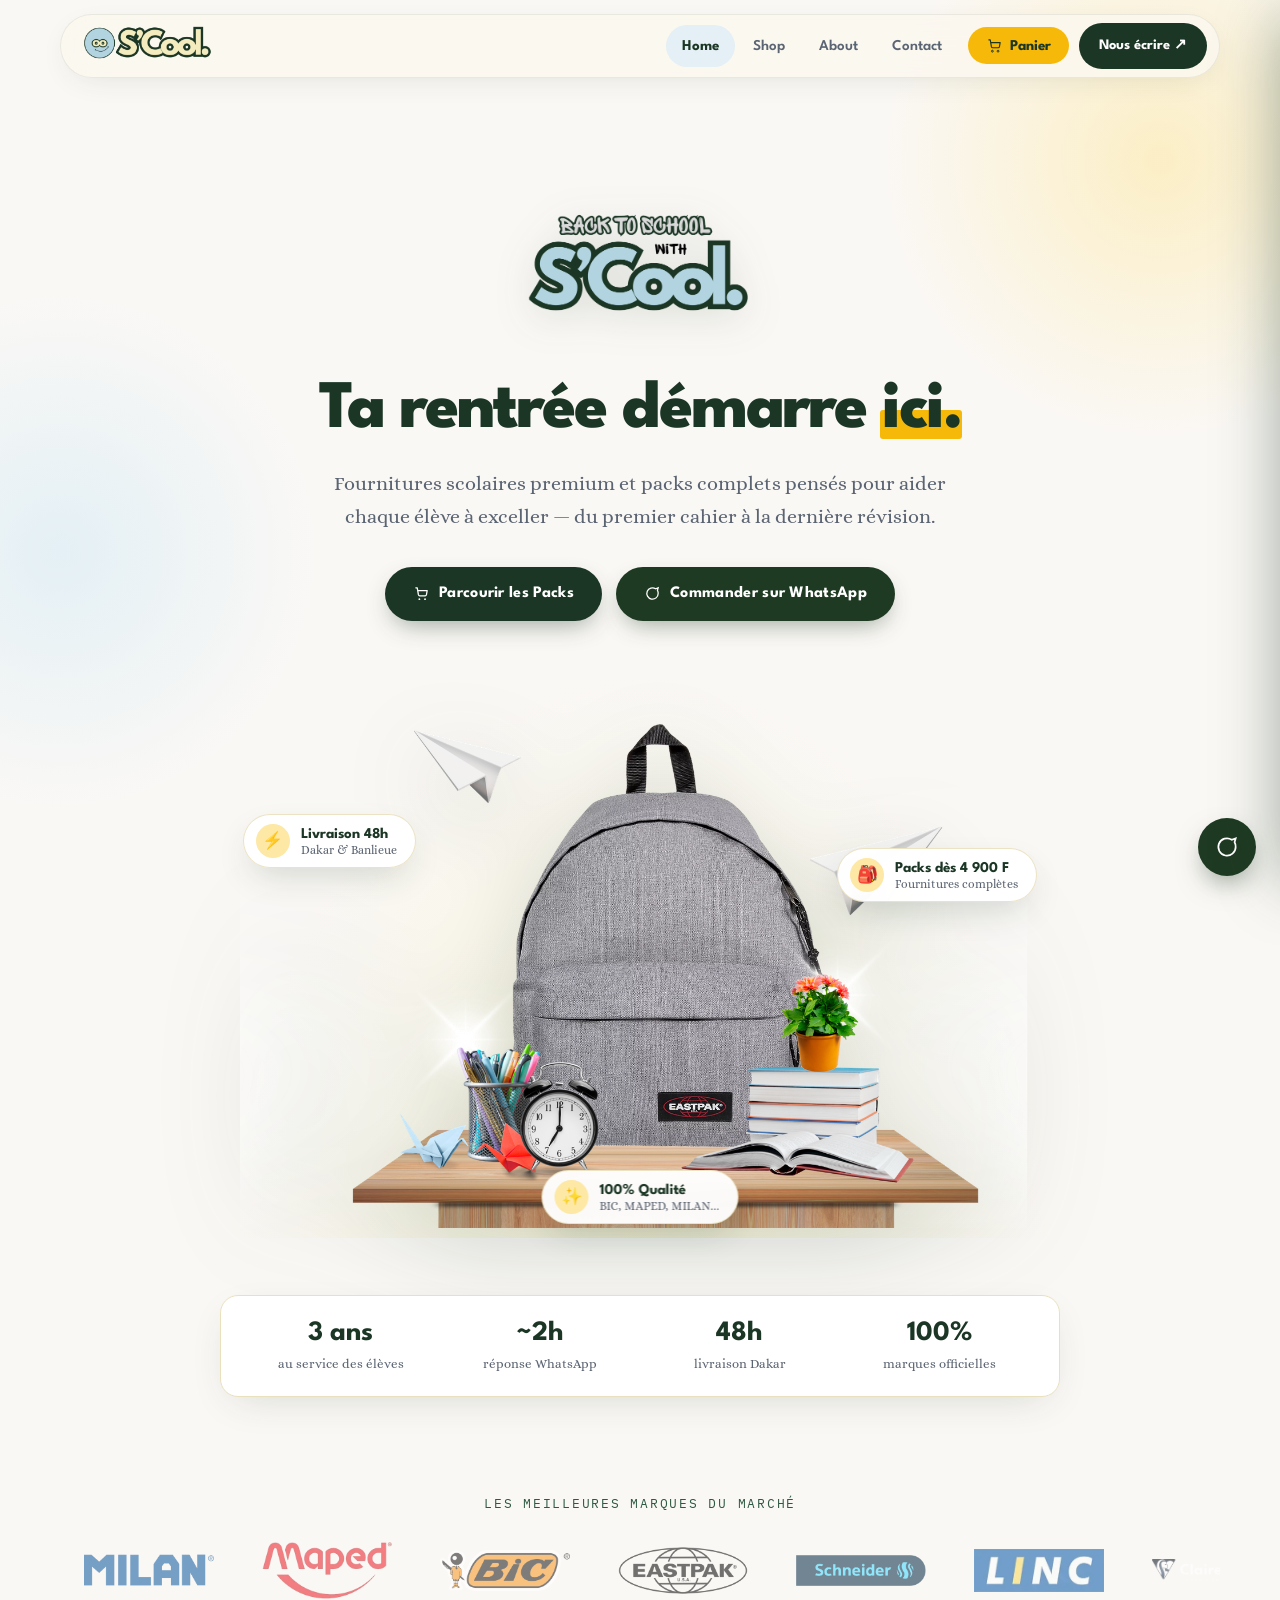
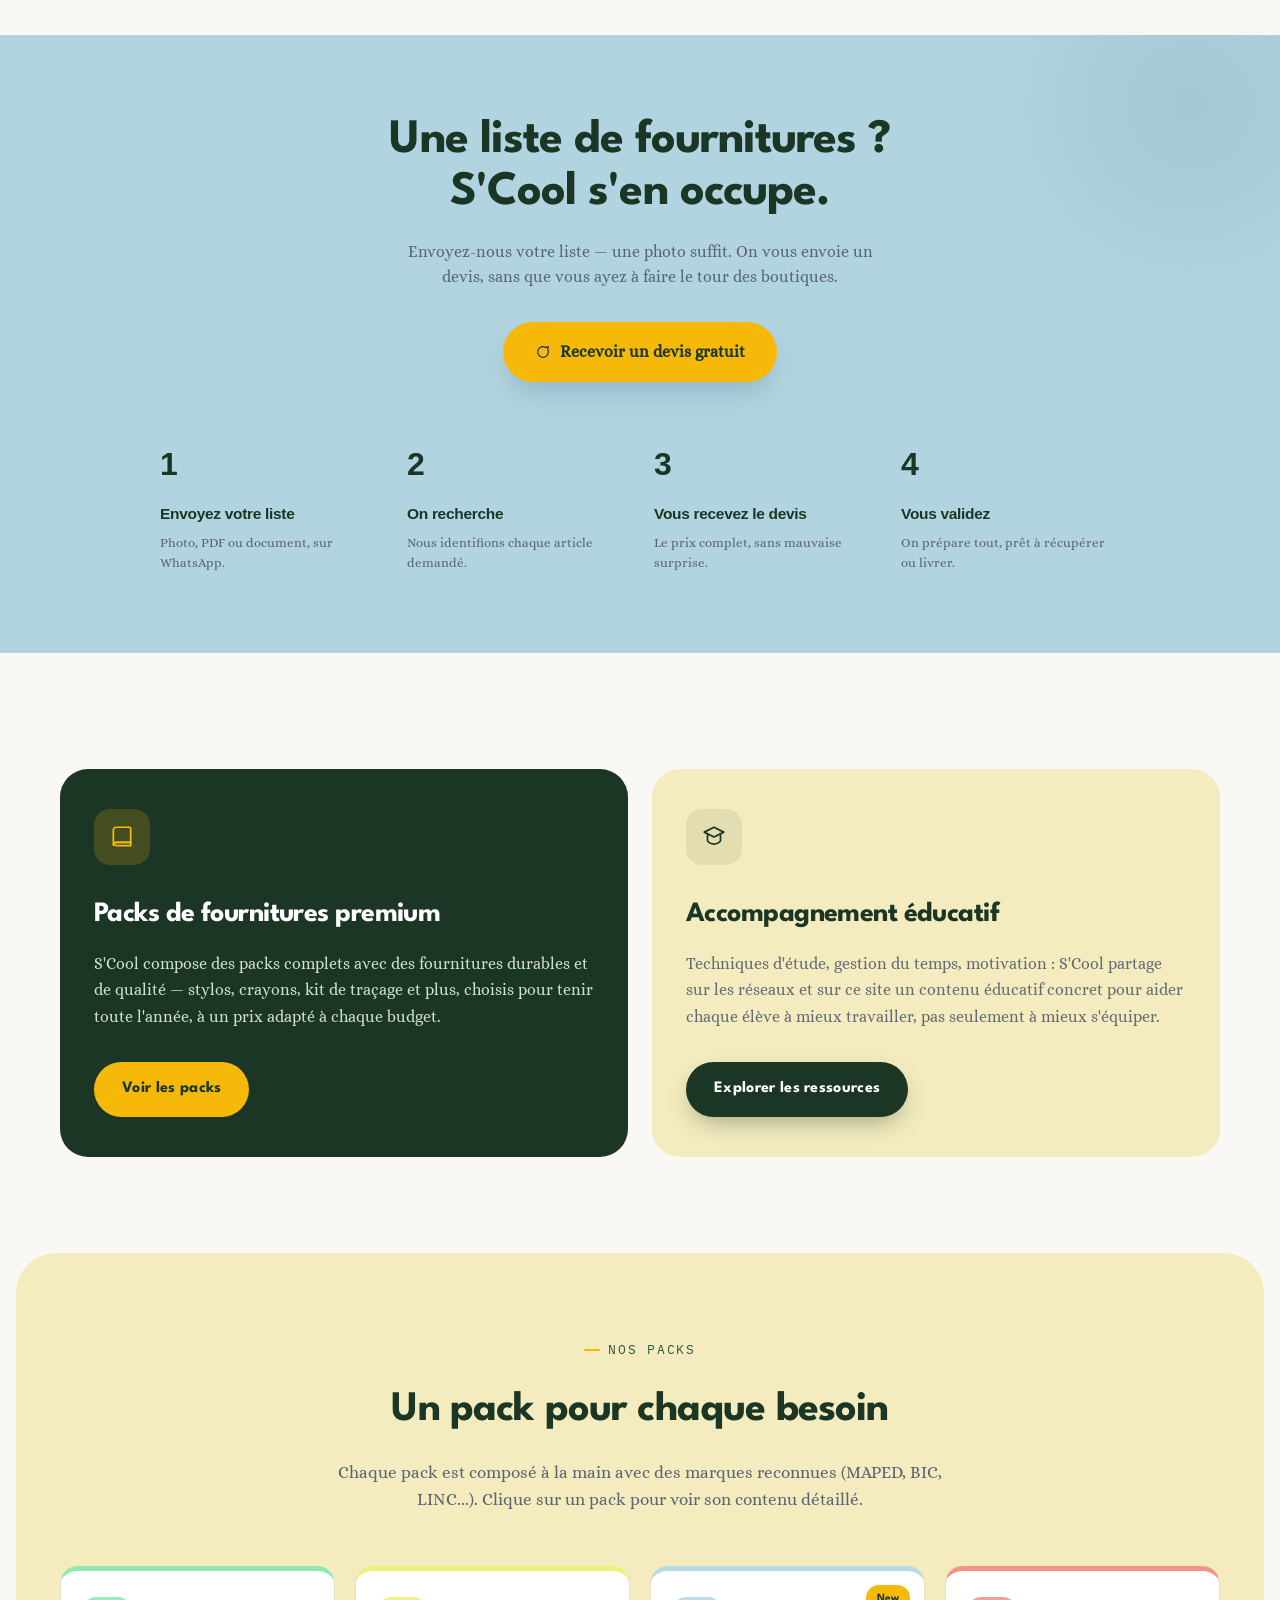
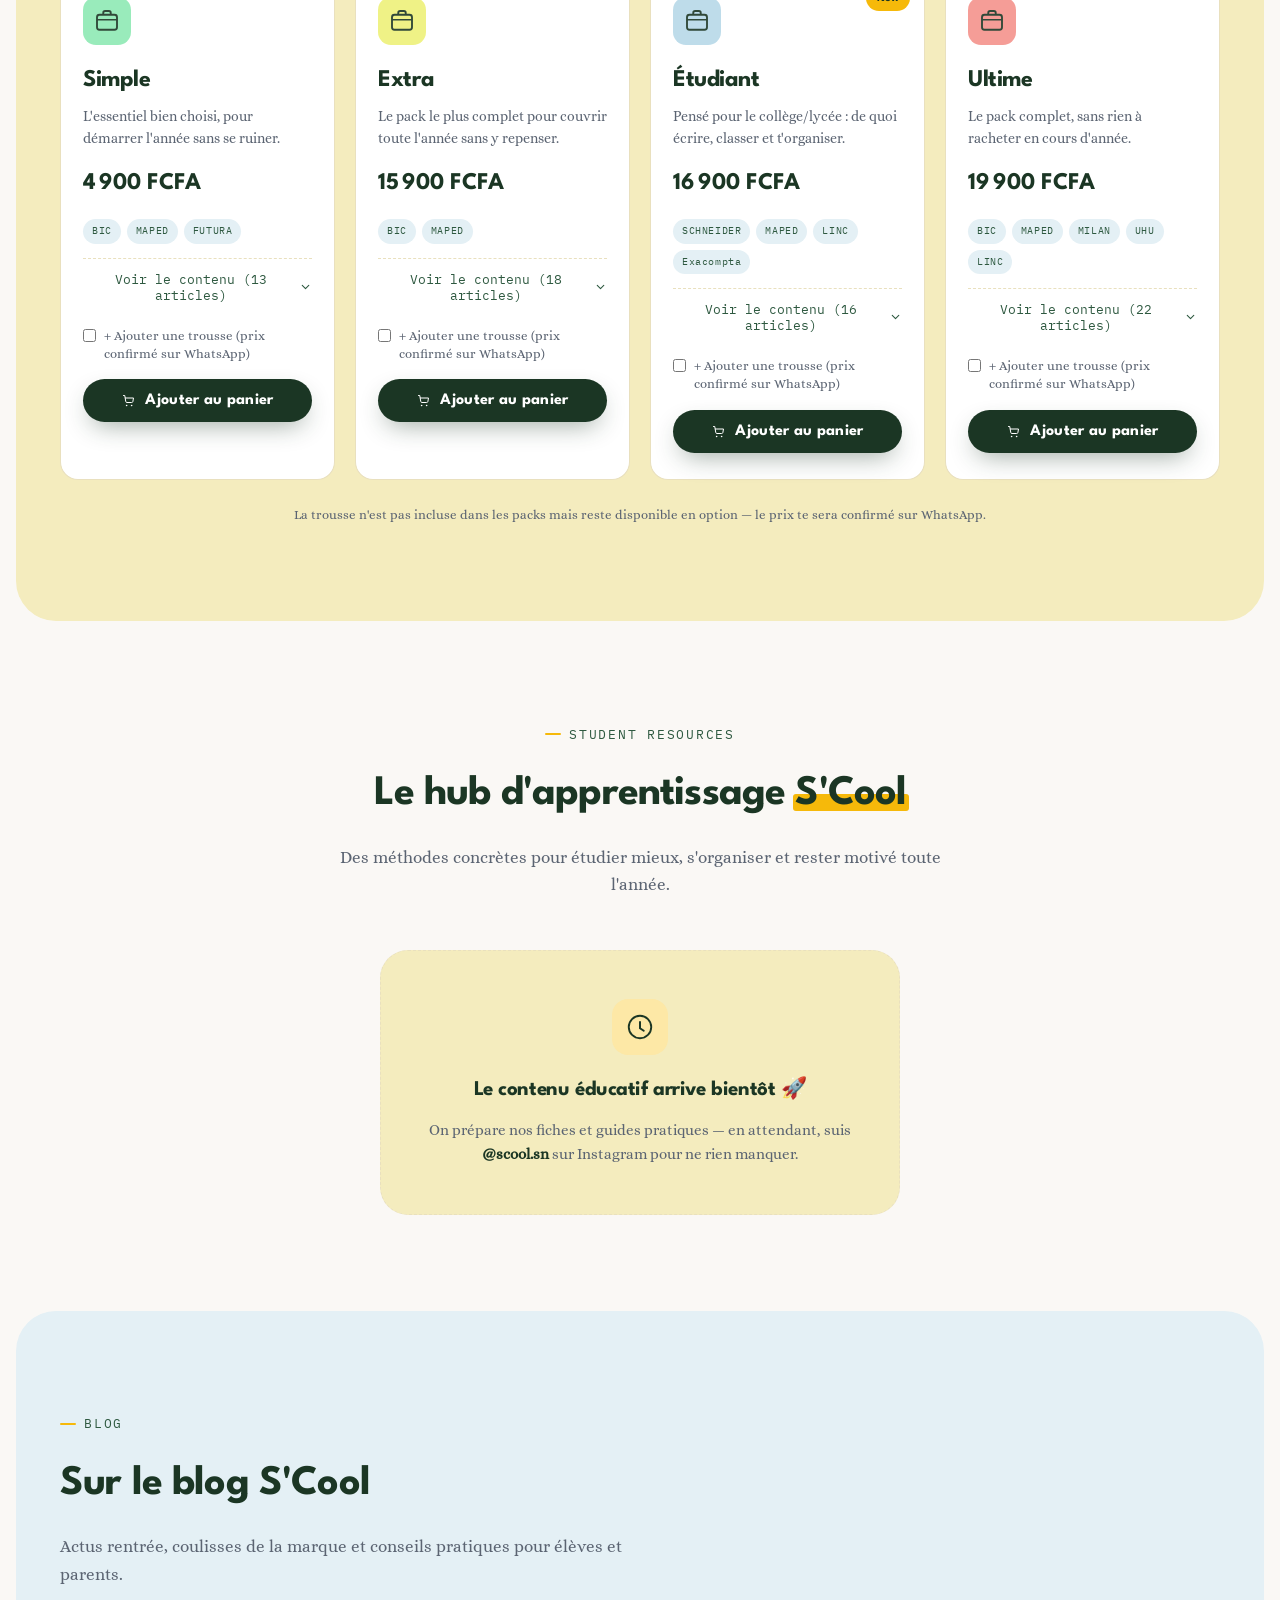
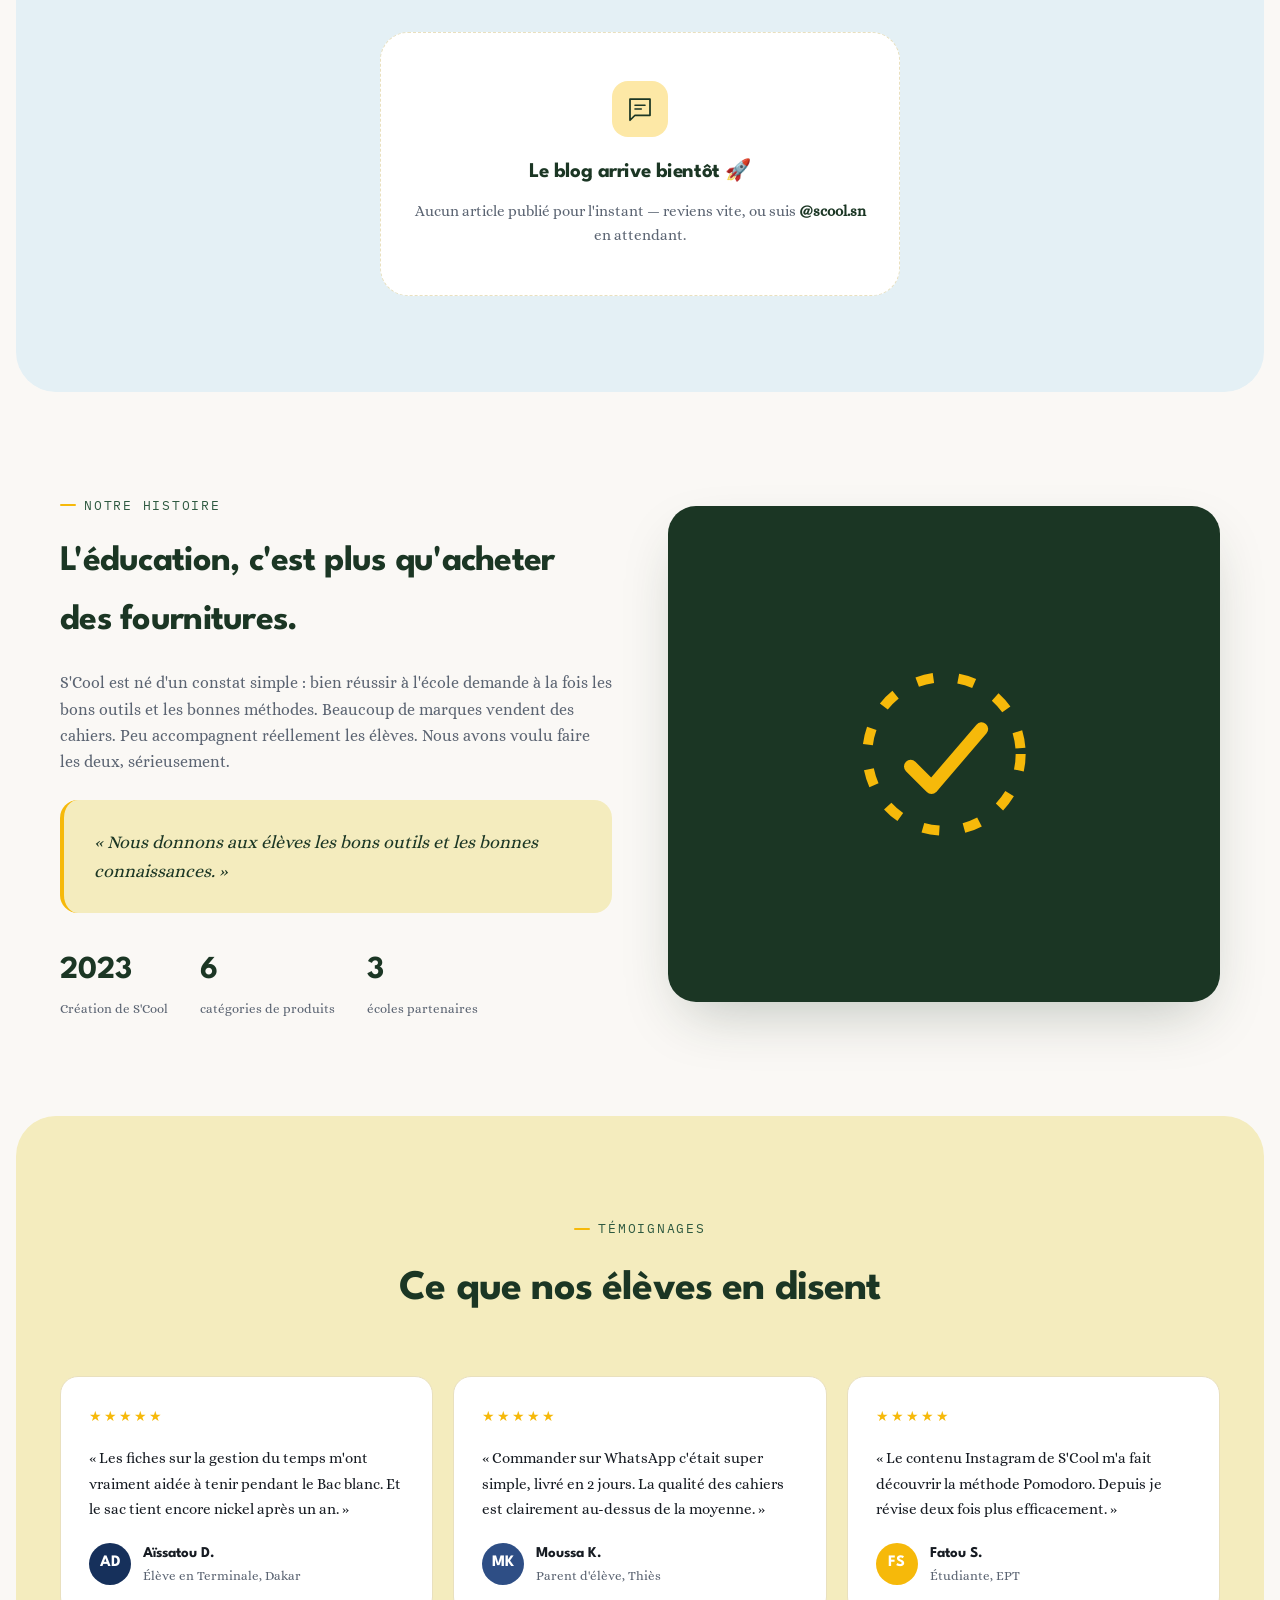
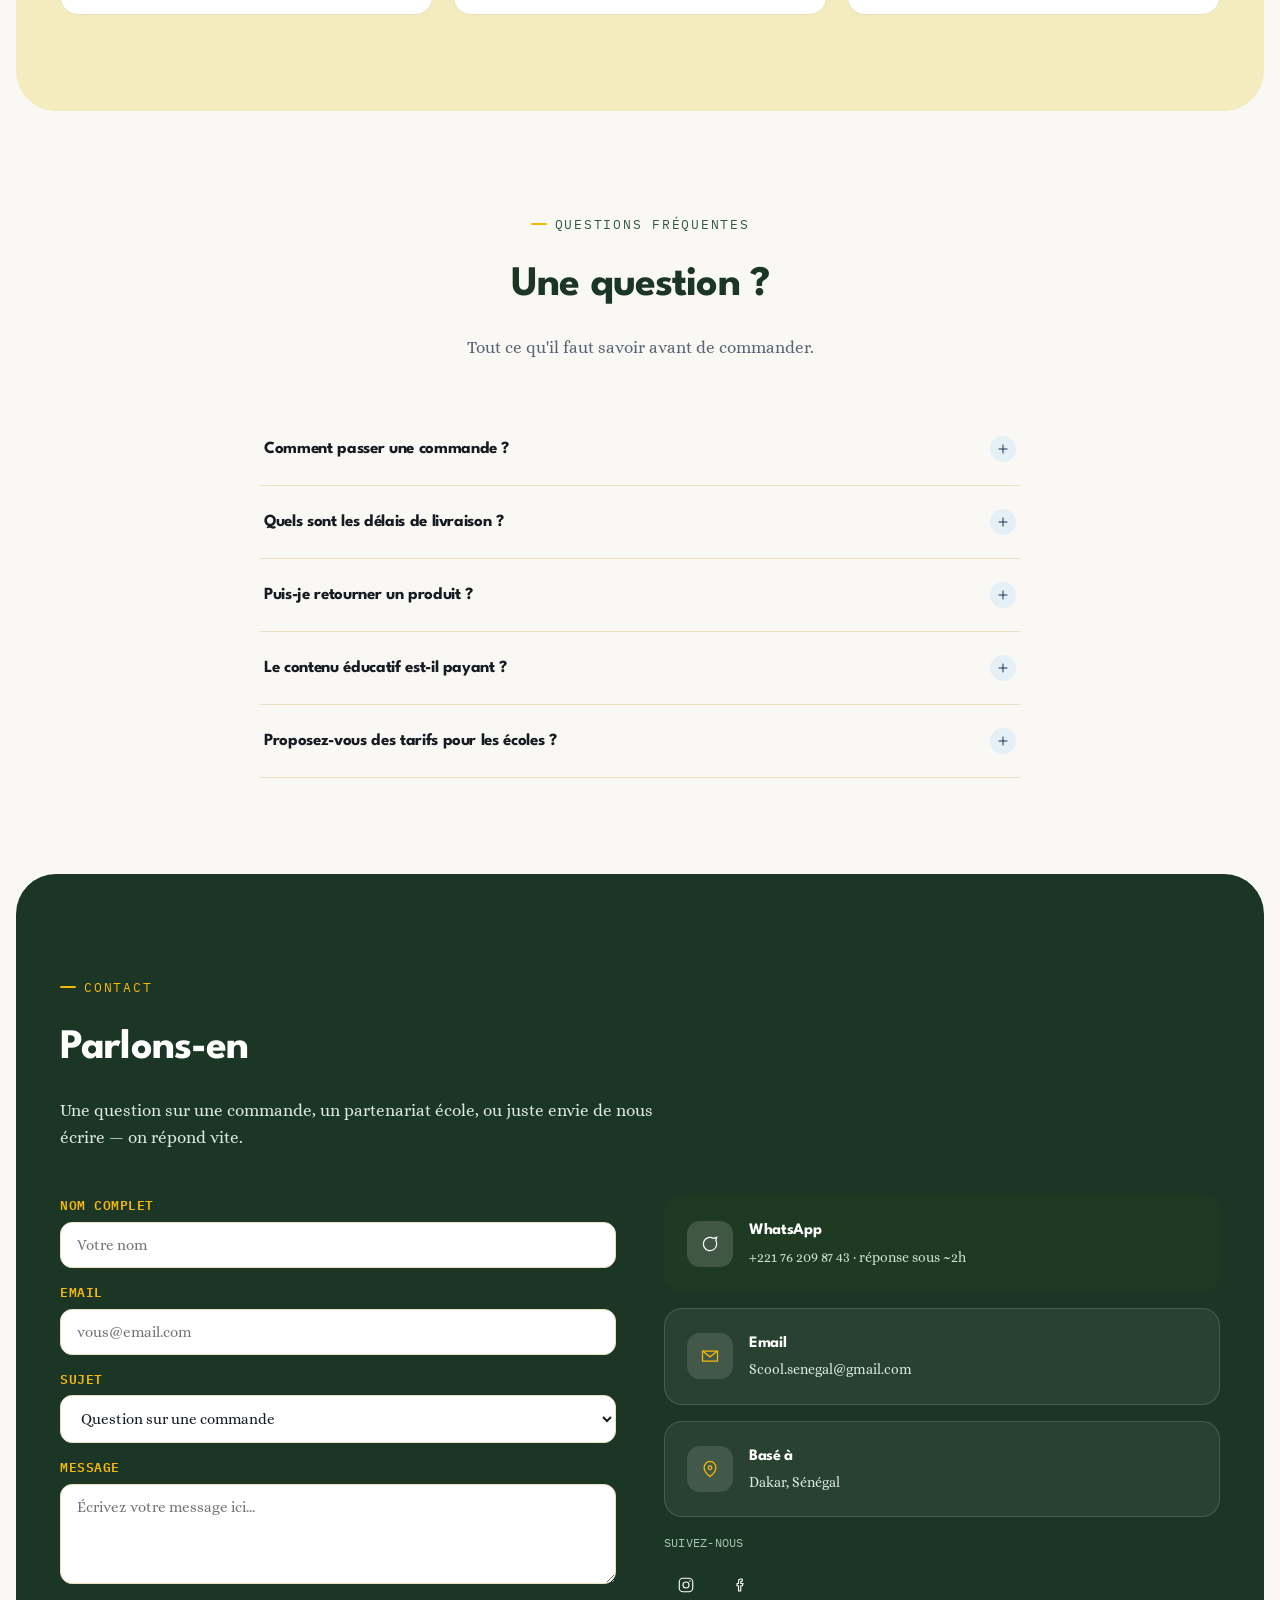
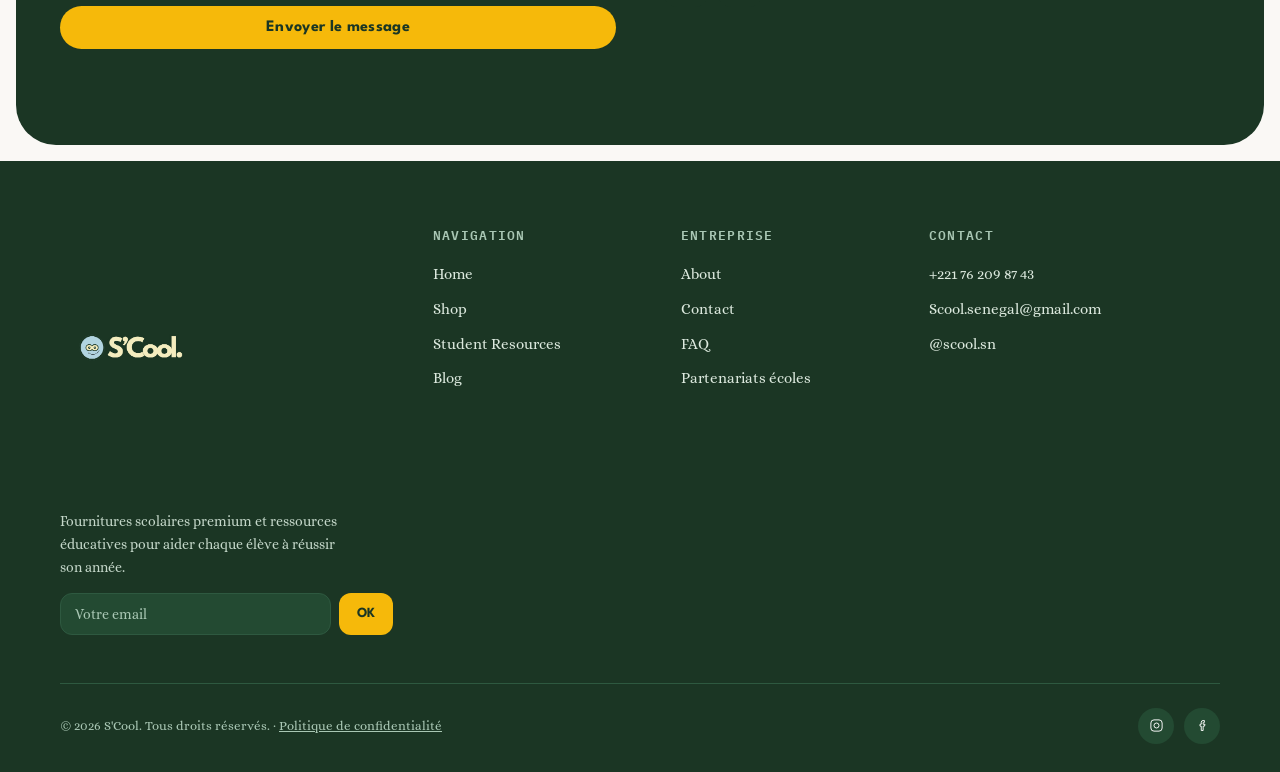
==== commit 1618ec95: "amelioration devis" ====
--- a/index.html
+++ b/index.html
@@ -155,8 +155,8 @@
 <section id="devis" class="devis-section">
   <div class="wrap devis-wrap">
     <div class="devis-head reveal">
-      <h2 class="devis-title">Une liste de fournitures ?<br>On s'en occupe.</h2>
-      <p class="devis-sub">Envoyez-nous la liste de votre enfant — une photo suffit. On recherche chaque article et on vous envoie un devis, sans que vous ayez à faire le tour des boutiques.</p>
+      <h2 class="devis-title">Une liste de fournitures ?<br>S'Cool s'en occupe.</h2>
+      <p class="devis-sub">Envoyez-nous votre liste  — une photo suffit. On vous envoie un devis, sans que vous ayez à faire le tour des boutiques.</p>
       <a href="https://wa.me/221762098743?text=Bonjour%20S'Cool%2C%20je%20souhaite%20recevoir%20un%20devis%20pour%20la%20liste%20de%20fournitures%20de%20mon%20enfant.%20Je%20vous%20envoie%20la%20liste%20(photo%2FPDF)%20juste%20apr%C3%A8s%20ce%20message." target="_blank" class="devis-cta">
         <svg width="16" height="16" viewBox="0 0 24 24" fill="none"><path d="M20 12a8 8 0 1 1-3.6-6.7L20 4l-1 3.6A7.96 7.96 0 0 1 20 12Z" stroke="#16305B" stroke-width="1.7"/></svg>
         Recevoir un devis gratuit
--- a/styles.css
+++ b/styles.css
@@ -342,13 +342,13 @@
   .pillar-1 p{color:#DCE9DE;}
   .pillar-2 p{color:var(--ink-soft);}
   .pillar-card .btn{margin-top:4px;}
-
-  /* DEVIS SUR LISTE */
+/* DEVIS SUR LISTE */
 .devis-section{
-  background:var(--blue);
-  border-radius:40px;
-  margin:0 16px;
-  color:#fff;
+  background:#b1d4e0;
+  border-radius:0;
+  margin:0;
+  width:100%;
+  color:var(--blue);
   position:relative;
   overflow:hidden;
   padding:80px 24px;
@@ -356,7 +356,7 @@
 .devis-section::before{
   content:'';
   position:absolute; top:-140px; right:-120px; width:420px; height:420px;
-  background:radial-gradient(circle, rgba(246,185,10,0.14) 0%, transparent 70%);
+  background:radial-gradient(circle, rgba(22,48,91,0.08) 0%, transparent 70%);
 }
 .devis-wrap{position:relative; z-index:1;}
 .devis-head{max-width:640px; margin:0 auto 56px; text-align:center;}
@@ -366,12 +366,12 @@
   font-size:clamp(30px, 5vw, 48px);
   line-height:1.08;
   letter-spacing:-0.02em;
-  color:#fff;
+  color:var(--blue);
   margin-bottom:20px;
 }
 .devis-sub{
   font-size:16px;
-  color:#C6D3E8;
+  color:var(--ink-soft);
   line-height:1.6;
   max-width:480px;
   margin:0 auto 32px;
@@ -381,10 +381,10 @@
   background:var(--yellow); color:var(--blue);
   font-weight:700; font-size:16px;
   padding:17px 32px; border-radius:100px;
-  box-shadow:0 14px 30px -10px rgba(246,185,10,0.45);
+  box-shadow:0 14px 30px -10px rgba(22,48,91,0.25);
   transition:transform .25s ease, box-shadow .25s ease;
 }
-.devis-cta:hover{transform:translateY(-2px); box-shadow:0 18px 36px -10px rgba(246,185,10,0.55);}
+.devis-cta:hover{transform:translateY(-2px); box-shadow:0 18px 36px -10px rgba(22,48,91,0.32);}
 
 .devis-steps{
   display:grid; grid-template-columns:repeat(4,1fr); gap:28px;
@@ -398,11 +398,11 @@
   font-family:'Space Grotesk', sans-serif;
   font-weight:700;
   font-size:32px;
-  color:var(--yellow);
+  color:var(--blue);
   margin-bottom:10px;
 }
-.devis-step h4{font-size:15.5px; color:#fff; margin-bottom:6px; font-family:'Inter',sans-serif; font-weight:600;}
-.devis-step p{font-size:13px; color:#A9BADA; line-height:1.55;}
+.devis-step h4{font-size:15.5px; color:var(--blue); margin-bottom:6px; font-family:'Inter',sans-serif; font-weight:600;}
+.devis-step p{font-size:13px; color:var(--ink-soft); line-height:1.55;}
 
 @media (max-width:640px){
   .devis-section{padding:64px 20px;}
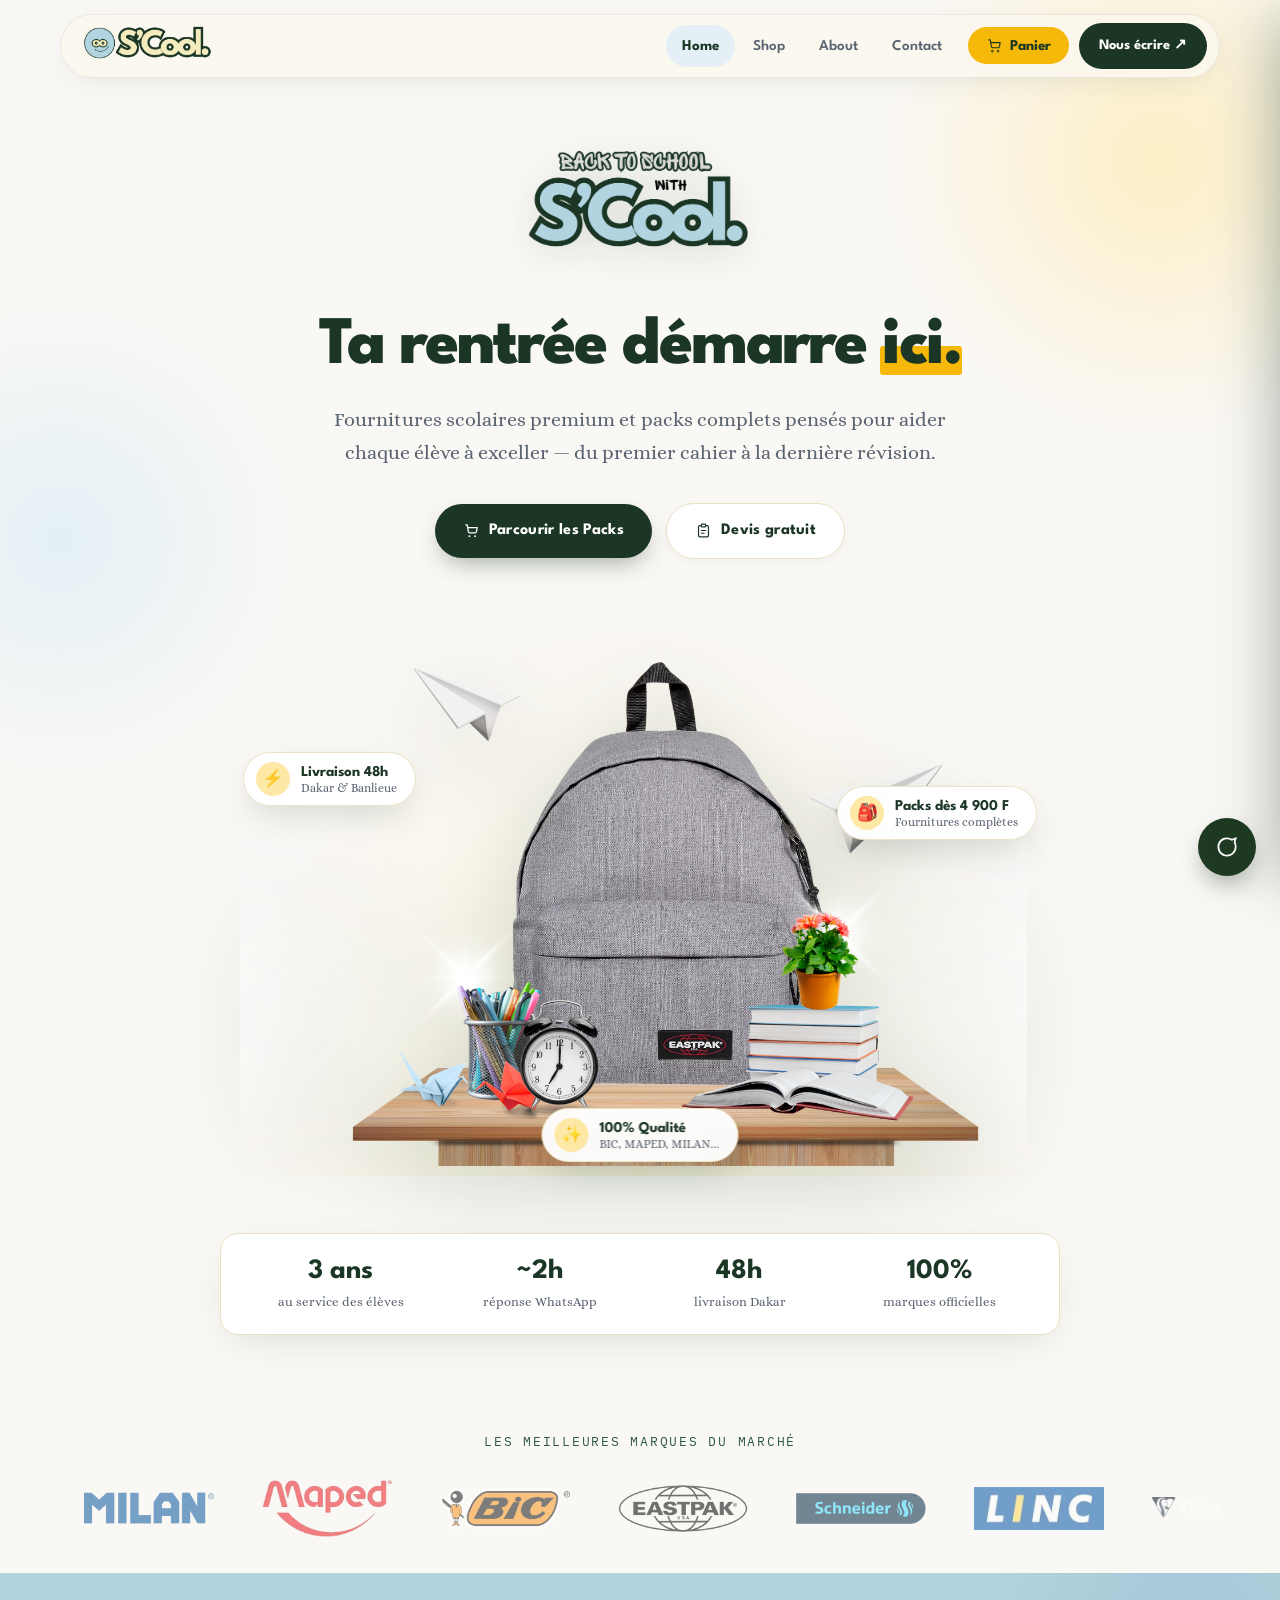
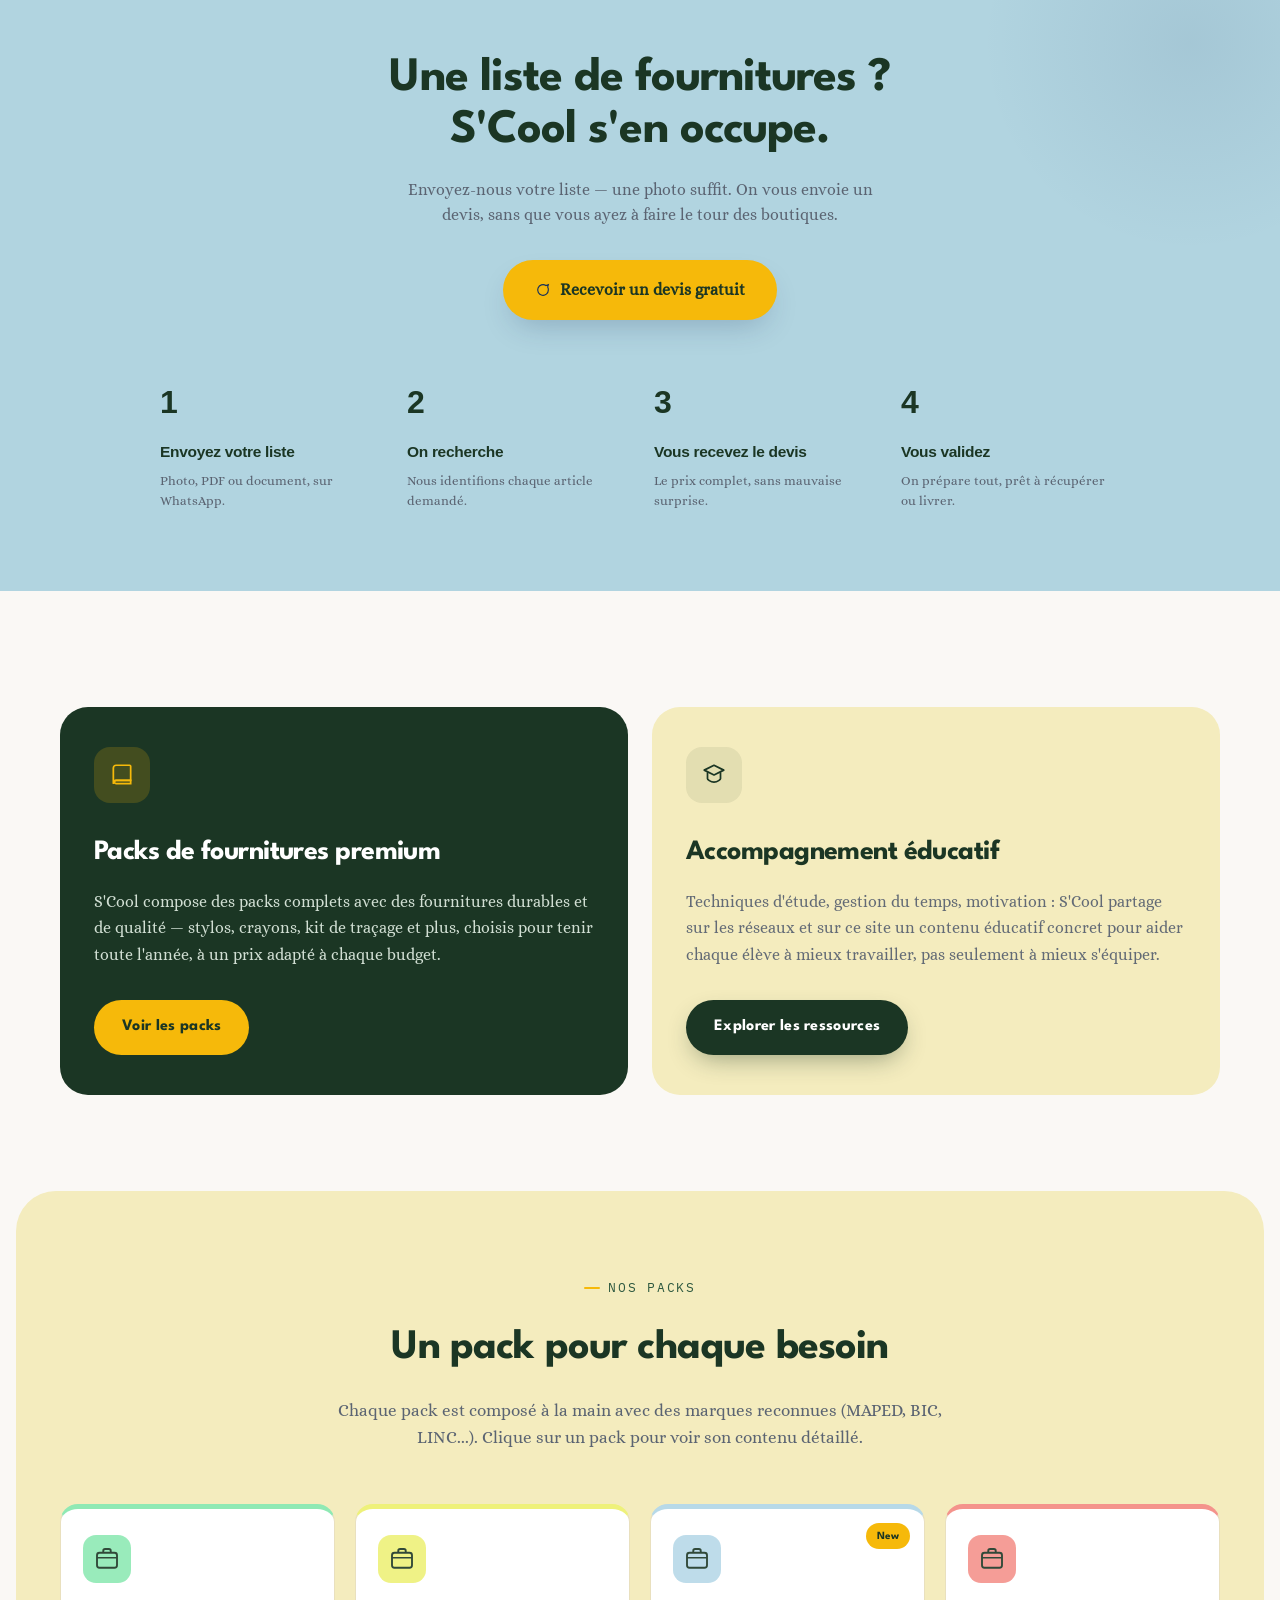
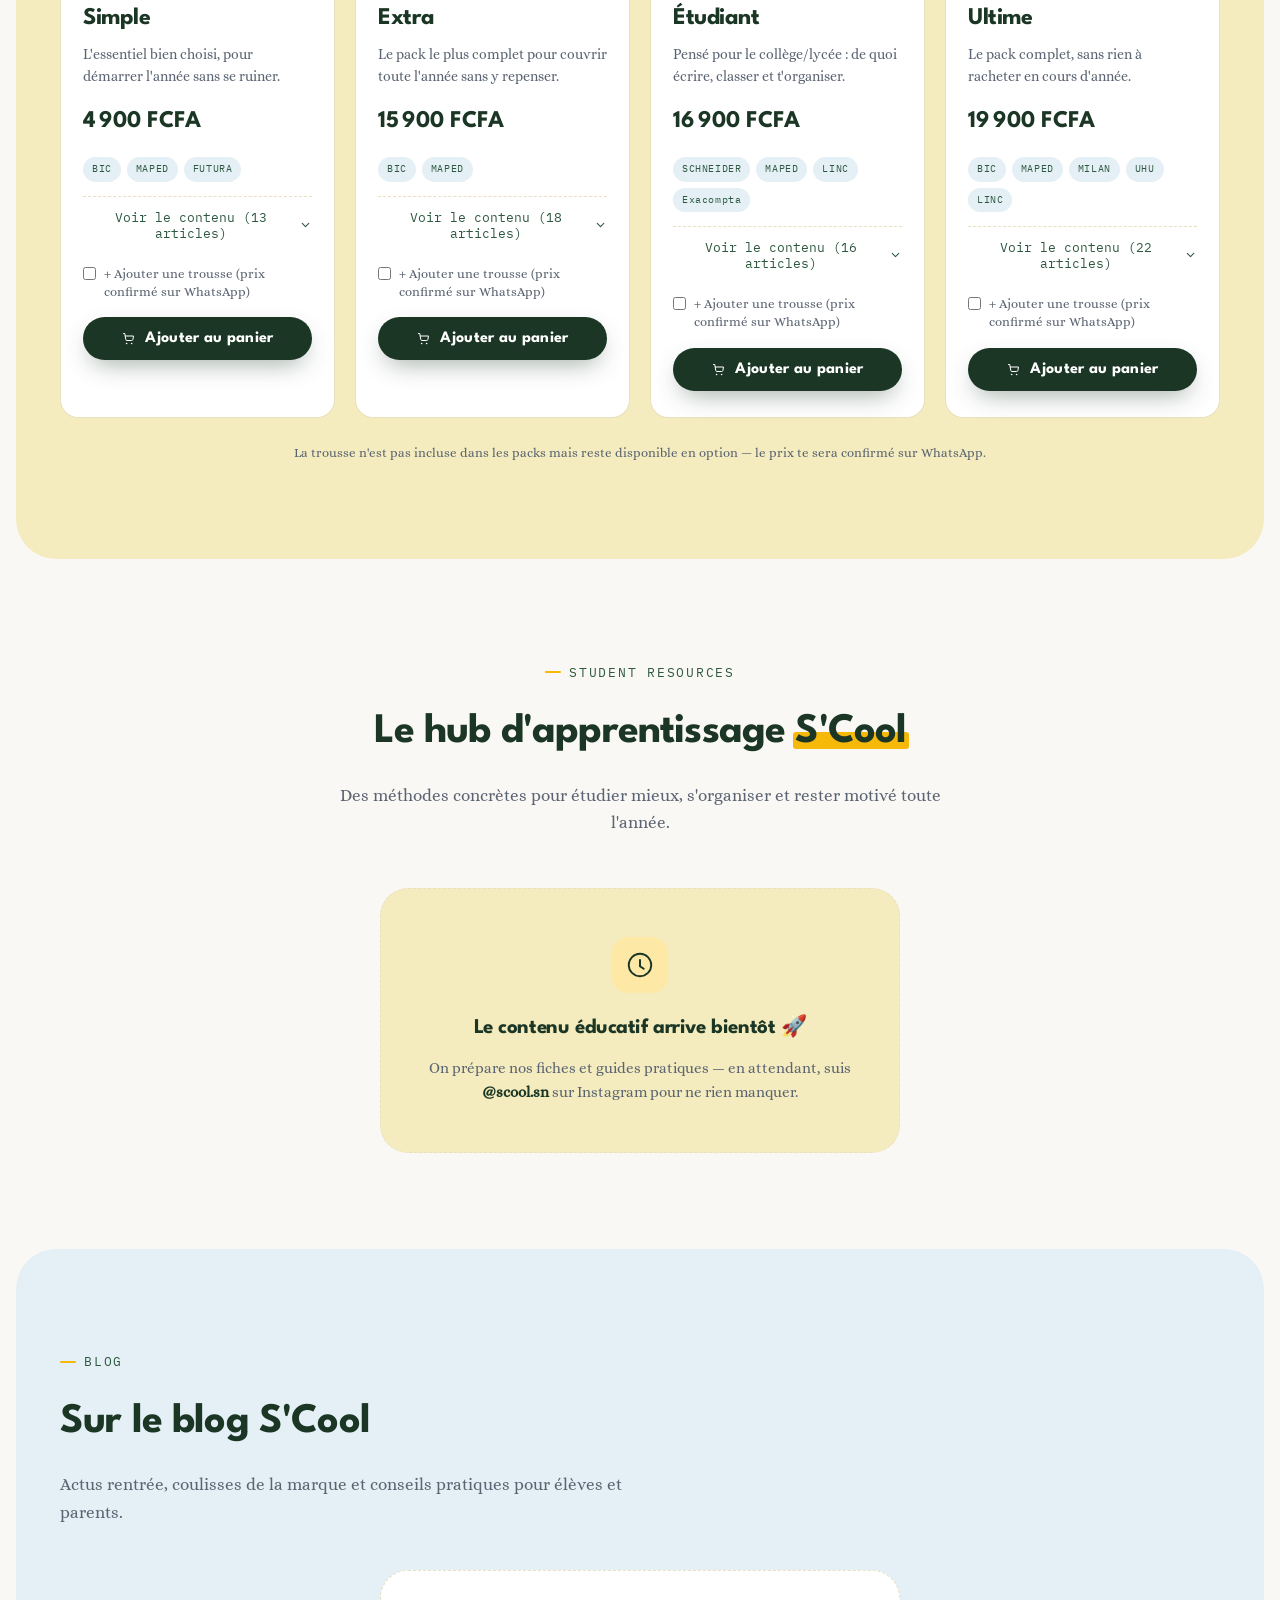
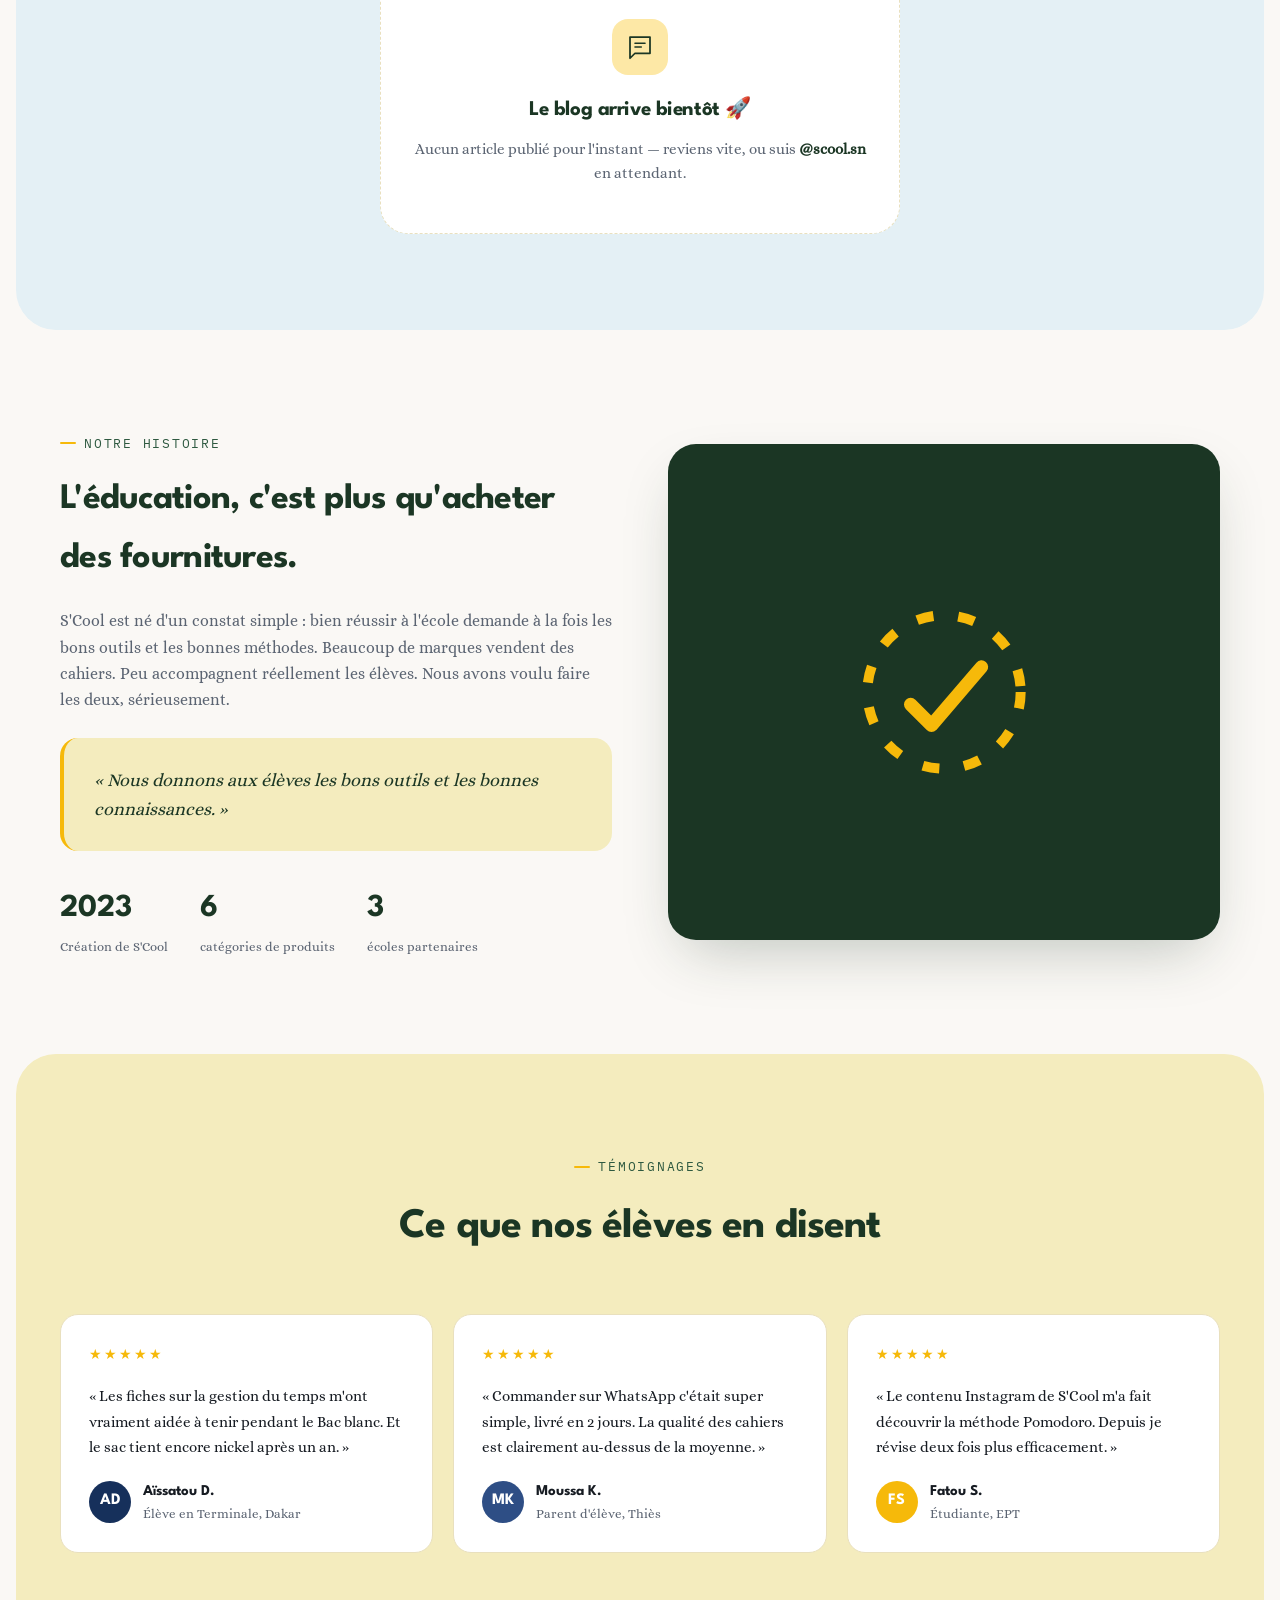
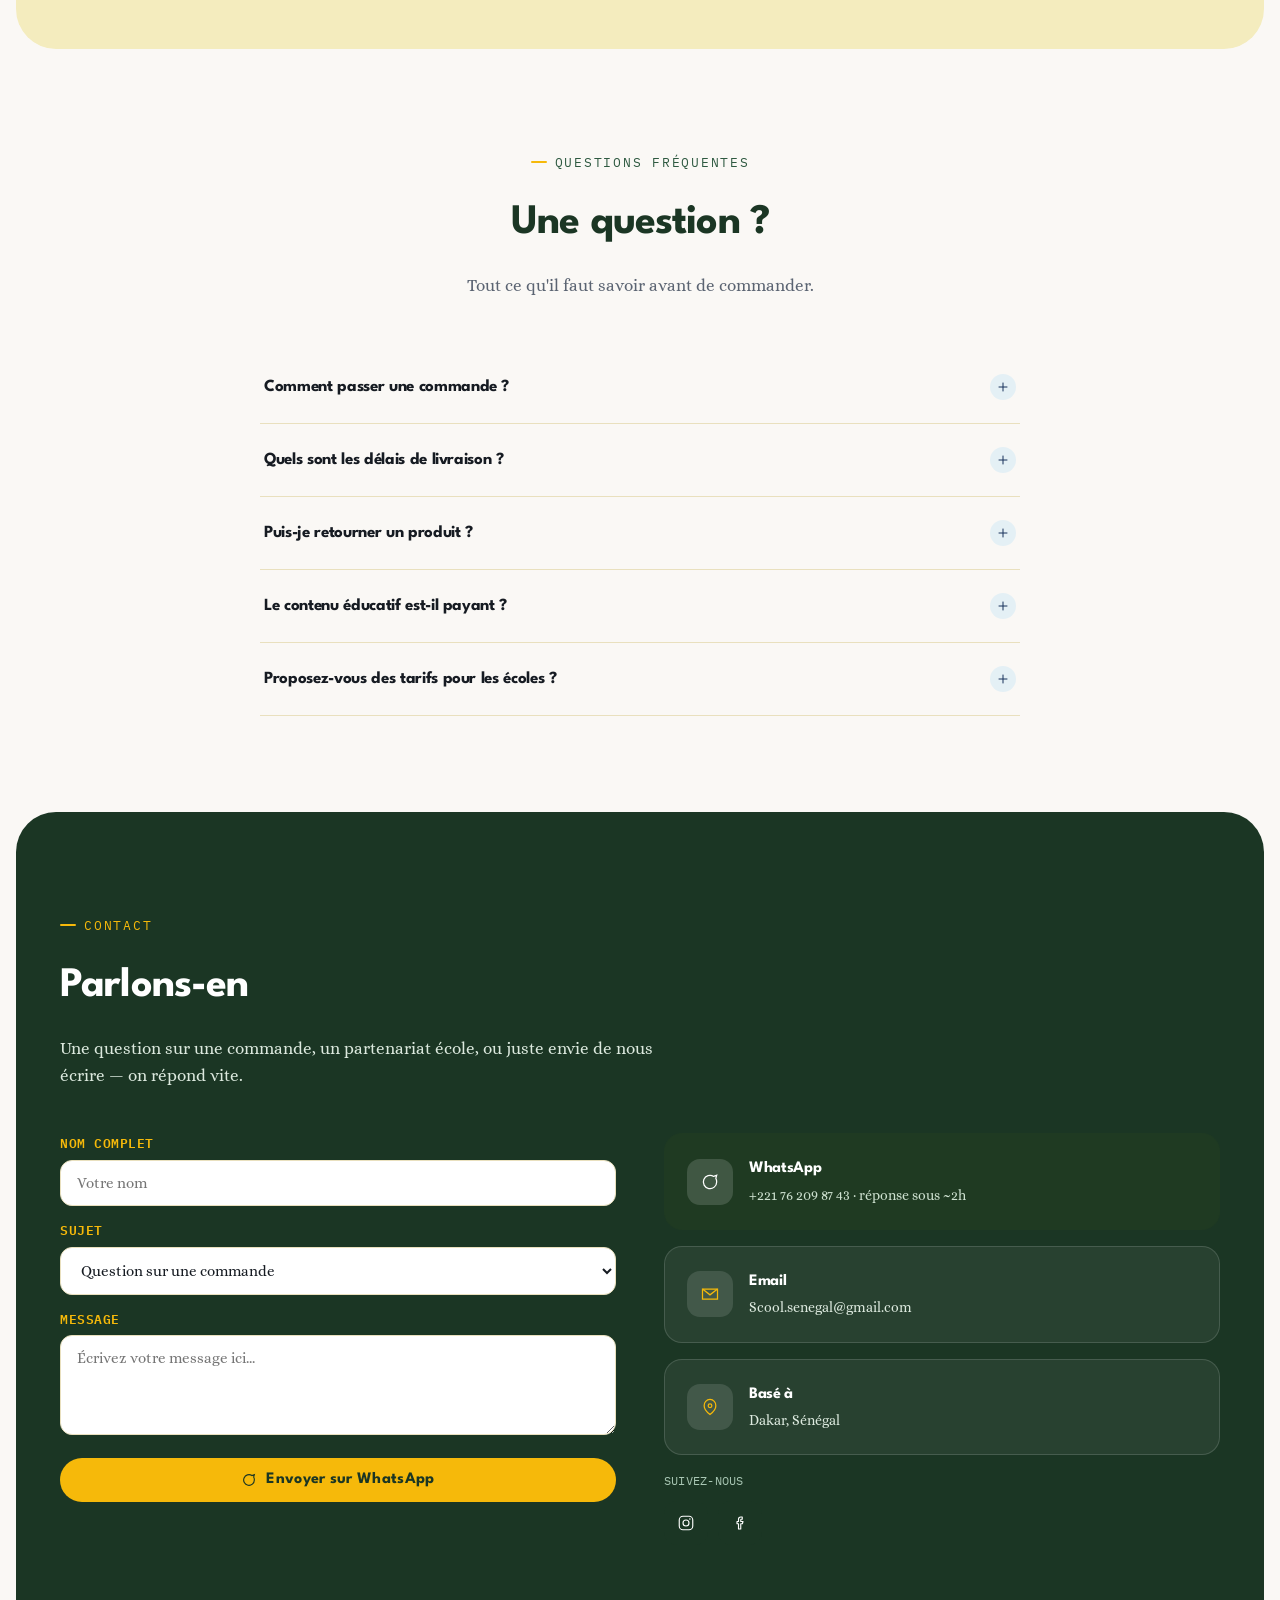
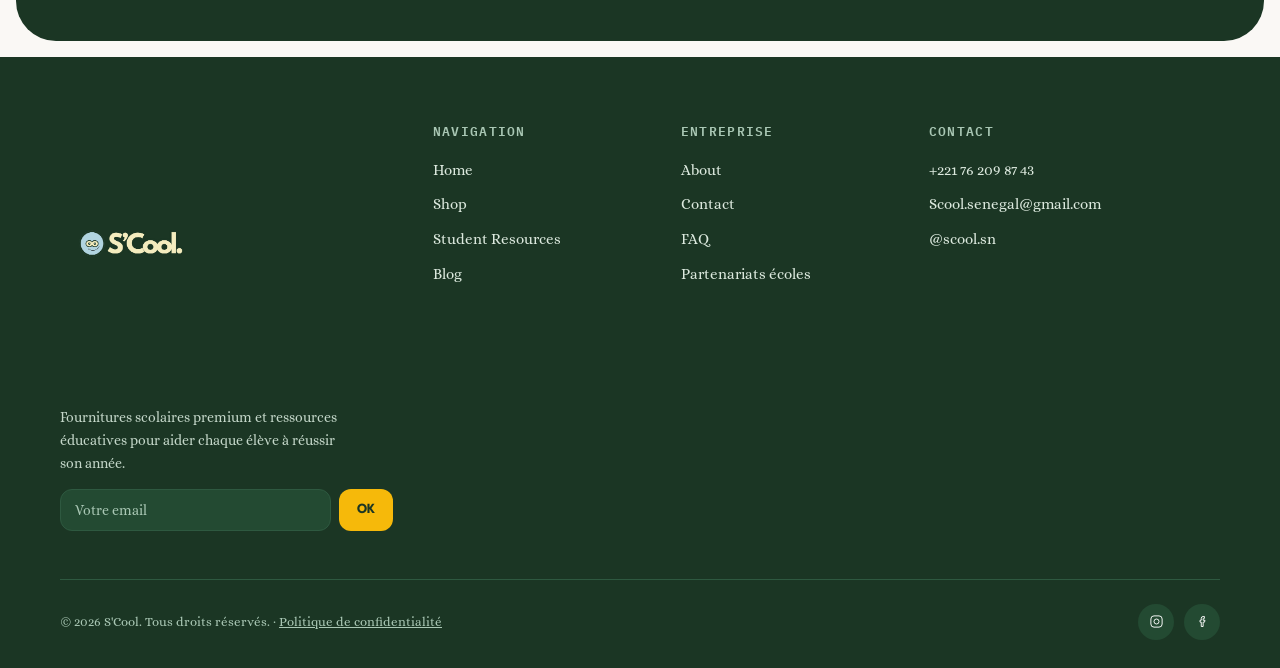
==== commit 7214912b: "Prix articles réels, hero devis, formulaire WhatsApp" ====
--- a/index.html
+++ b/index.html
@@ -79,9 +79,9 @@
         <svg width="17" height="17" viewBox="0 0 24 24" fill="none"><path d="M4 4h2l1.6 9.6a2 2 0 0 0 2 1.6h7.4a2 2 0 0 0 2-1.6L20 8H7" stroke="currentColor" stroke-width="1.8" stroke-linecap="round" stroke-linejoin="round"/><circle cx="9" cy="20" r="1.3" fill="currentColor"/><circle cx="17" cy="20" r="1.3" fill="currentColor"/></svg>
         Parcourir les Packs
       </a>
-      <a href="https://wa.me/221762098743" target="_blank" class="btn btn-whatsapp">
-        <svg width="17" height="17" viewBox="0 0 24 24" fill="none"><path d="M20 12a8 8 0 1 1-3.6-6.7L20 4l-1 3.6A7.96 7.96 0 0 1 20 12Z" stroke="#fff" stroke-width="1.8"/></svg>
-        Commander sur WhatsApp
+      <a href="#devis" class="btn btn-secondary">
+        <svg width="17" height="17" viewBox="0 0 24 24" fill="none"><path d="M9 5H7a2 2 0 0 0-2 2v12a2 2 0 0 0 2 2h10a2 2 0 0 0 2-2V7a2 2 0 0 0-2-2h-2" stroke="currentColor" stroke-width="1.7" stroke-linecap="round"/><rect x="9" y="3" width="6" height="4" rx="1" stroke="currentColor" stroke-width="1.7"/><path d="M9 12h6M9 16h4" stroke="currentColor" stroke-width="1.5" stroke-linecap="round"/></svg>
+        Devis gratuit
       </a>
     </div>
 
@@ -324,26 +324,26 @@
       <form class="contact-form reveal" onsubmit="return submitContact(event)">
         <div class="field">
           <label style="color:#F6B90A;">Nom complet</label>
-          <input type="text" placeholder="Votre nom" required>
-        </div>
-        <div class="field">
-          <label style="color:#F6B90A;">Email</label>
-          <input type="email" placeholder="vous@email.com" required>
+          <input id="cf-nom" type="text" placeholder="Votre nom" required>
         </div>
         <div class="field">
           <label style="color:#F6B90A;">Sujet</label>
-          <select>
+          <select id="cf-sujet">
             <option>Question sur une commande</option>
             <option>Partenariat école / entreprise</option>
-            <option>Suggestion de contenu</option>
+            <option>Demande de devis</option>
+            <option>Suggestion</option>
             <option>Autre</option>
           </select>
         </div>
         <div class="field">
           <label style="color:#F6B90A;">Message</label>
-          <textarea placeholder="Écrivez votre message ici..." required></textarea>
-        </div>
-        <button type="submit" class="btn btn-yellow btn-block">Envoyer le message</button>
+          <textarea id="cf-message" placeholder="Écrivez votre message ici..." required></textarea>
+        </div>
+        <button type="submit" class="btn btn-yellow btn-block">
+          <svg width="16" height="16" viewBox="0 0 24 24" fill="none"><path d="M20 12a8 8 0 1 1-3.6-6.7L20 4l-1 3.6A7.96 7.96 0 0 1 20 12Z" stroke="#1B3624" stroke-width="1.7"/></svg>
+          Envoyer sur WhatsApp
+        </button>
       </form>
       <div class="contact-side reveal">
         <a href="https://wa.me/221762098743" target="_blank" class="contact-tile" style="background:#1F3A22; border-color:#1F3A22;">
--- a/styles.css
+++ b/styles.css
@@ -207,7 +207,7 @@
   .mobile-menu a:hover{background:var(--beige);}
   .mobile-menu .mm-cta{background:var(--blue); color:#fff; text-align:center; margin-top:6px; font-weight:700;}
 
-  .hero{padding-top:160px; padding-bottom:60px; position:relative; overflow:hidden;}
+  .hero{padding: top 90px; padding-bottom:60px; position:relative; overflow:hidden;}
   .hero::before{
     content:''; position:absolute; top:-120px; right:-160px; width:560px; height:560px;
     background:radial-gradient(circle, var(--yellow-soft) 0%, transparent 70%);
@@ -585,3 +585,45 @@
     transform:translateY(20px); opacity:0; pointer-events:none; transition:all .35s cubic-bezier(.4,0,.2,1); z-index:200;
   }
   .toast.show{transform:translateY(0); opacity:1;}
+
+  /* ---- ARTICLE CARDS (produits à l'unité) ---- */
+  .article-grid{
+    display:grid; grid-template-columns:repeat(4,1fr); gap:16px;
+  }
+  @media (max-width:980px){.article-grid{grid-template-columns:repeat(3,1fr);}}
+  @media (max-width:640px){.article-grid{grid-template-columns:repeat(2,1fr); gap:12px;}}
+
+  .article-card-new{
+    background:var(--white); border-radius:var(--radius-md); overflow:hidden;
+    border:1px solid var(--line); display:flex; flex-direction:column;
+    transition:transform .3s cubic-bezier(.4,0,.2,1), box-shadow .3s ease;
+  }
+  .article-card-new:hover{transform:translateY(-4px); box-shadow:var(--shadow-soft);}
+  .article-img-wrap{
+    width:100%; aspect-ratio:1/0.85; background:var(--beige);
+    overflow:hidden; display:flex; align-items:center; justify-content:center;
+  }
+  .article-body-new{padding:12px 14px 14px; display:flex; flex-direction:column; flex:1; gap:0;}
+  .article-brand{
+    font-family:'IBM Plex Mono',monospace; font-size:10px; font-weight:600;
+    letter-spacing:0.08em; color:var(--blue-light); text-transform:uppercase;
+    display:inline-block; margin-bottom:5px;
+  }
+  .article-title-new{
+    font-family:'League Spartan',sans-serif; font-size:14px; font-weight:700;
+    color:var(--ink); margin-bottom:5px; line-height:1.2;
+    display:-webkit-box; -webkit-line-clamp:2; -webkit-box-orient:vertical; overflow:hidden;
+  }
+  .article-desc-new{
+    font-size:11.5px; color:var(--ink-soft); line-height:1.45;
+    margin-bottom:10px; flex:1;
+    display:-webkit-box; -webkit-line-clamp:3; -webkit-box-orient:vertical; overflow:hidden;
+  }
+  .article-footer-new{
+    display:flex; align-items:center; justify-content:space-between;
+    gap:8px; margin-top:auto;
+  }
+  .article-price-new{
+    font-family:'League Spartan',sans-serif; font-weight:700;
+    font-size:16px; color:var(--blue); flex-shrink:0;
+  }
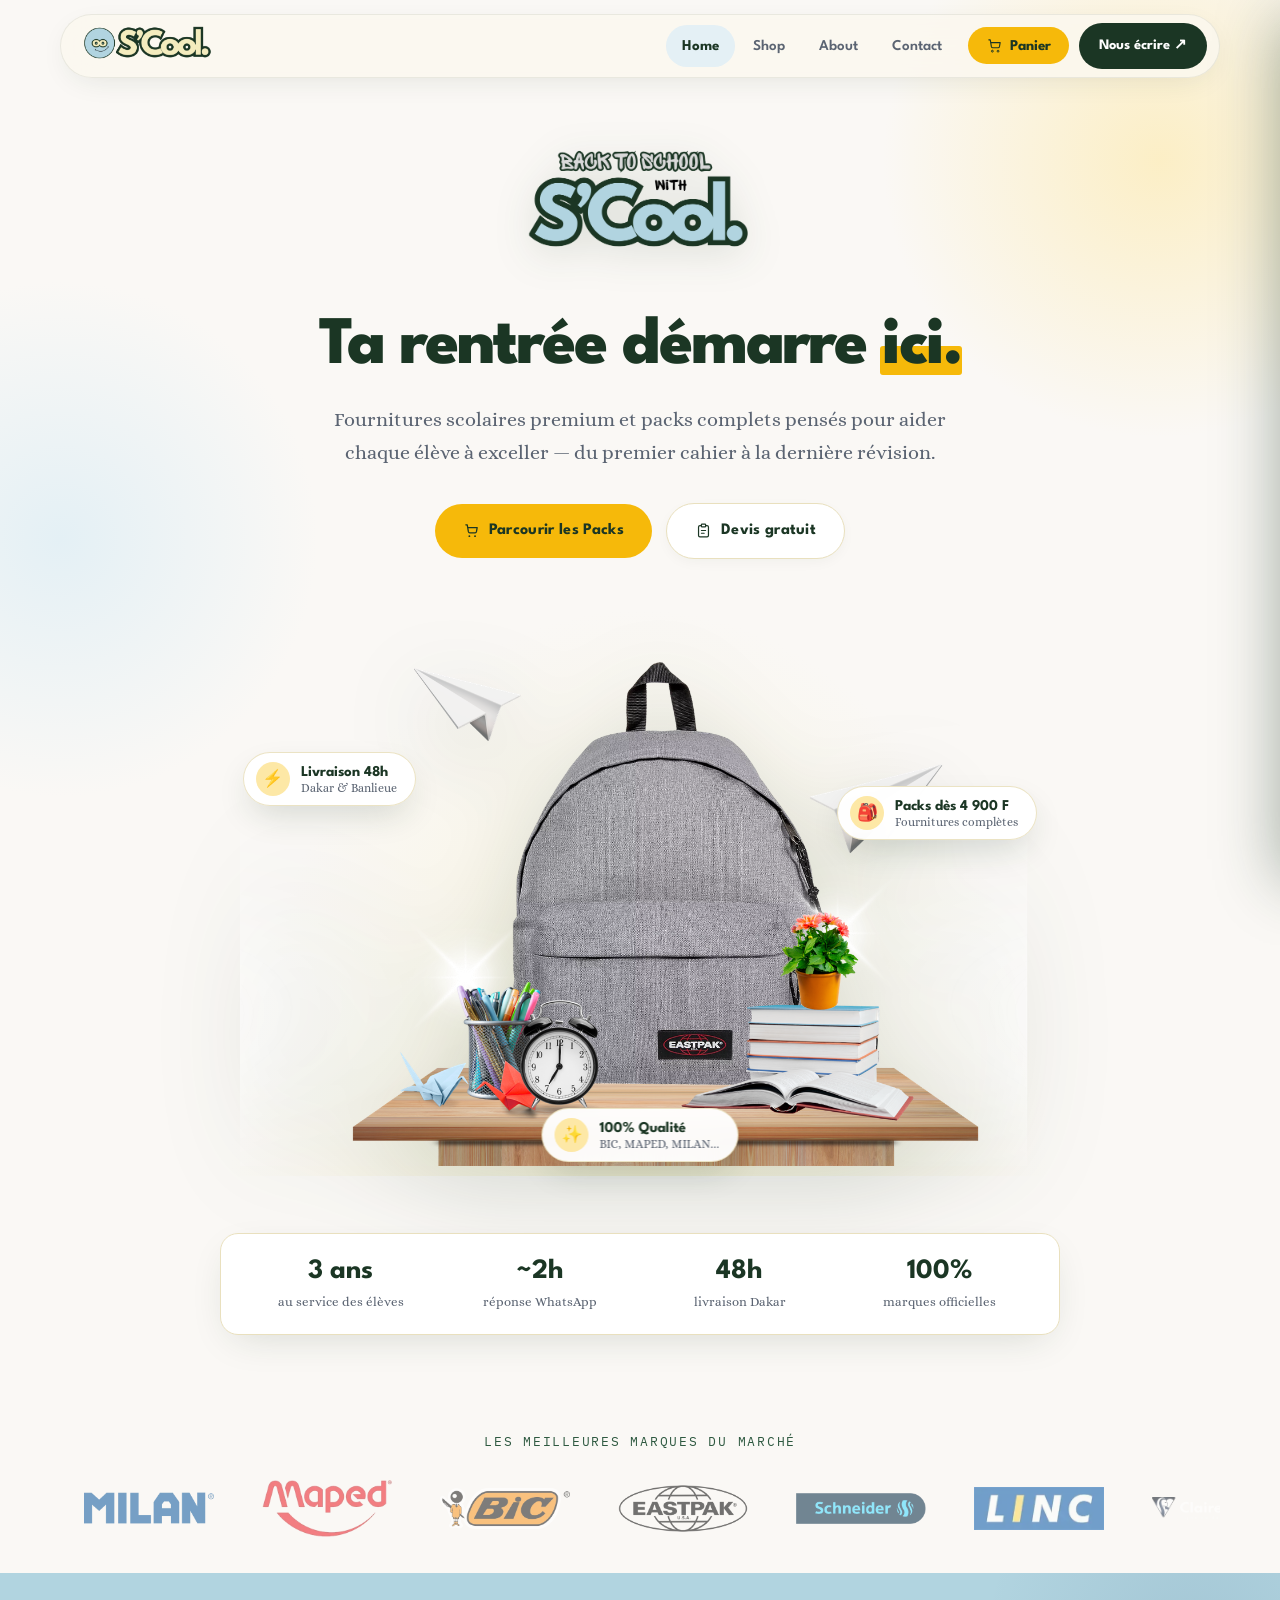
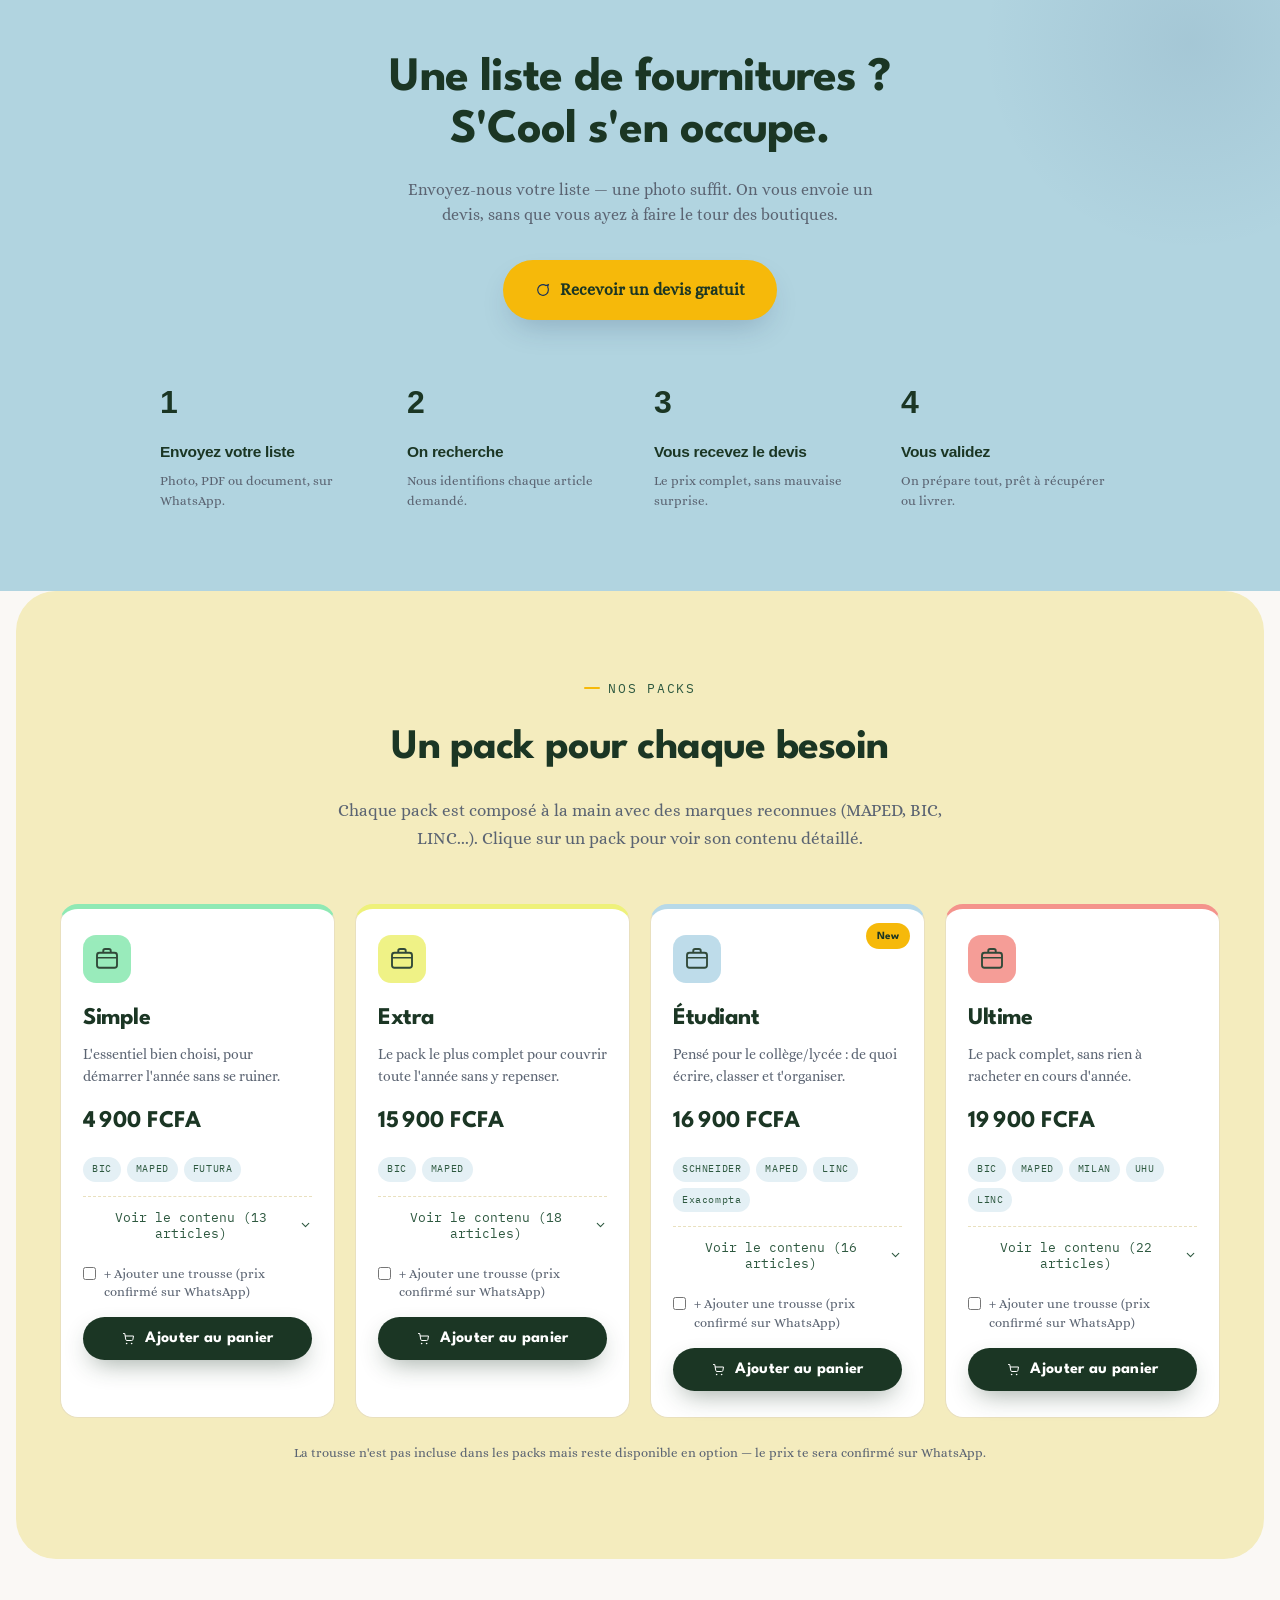
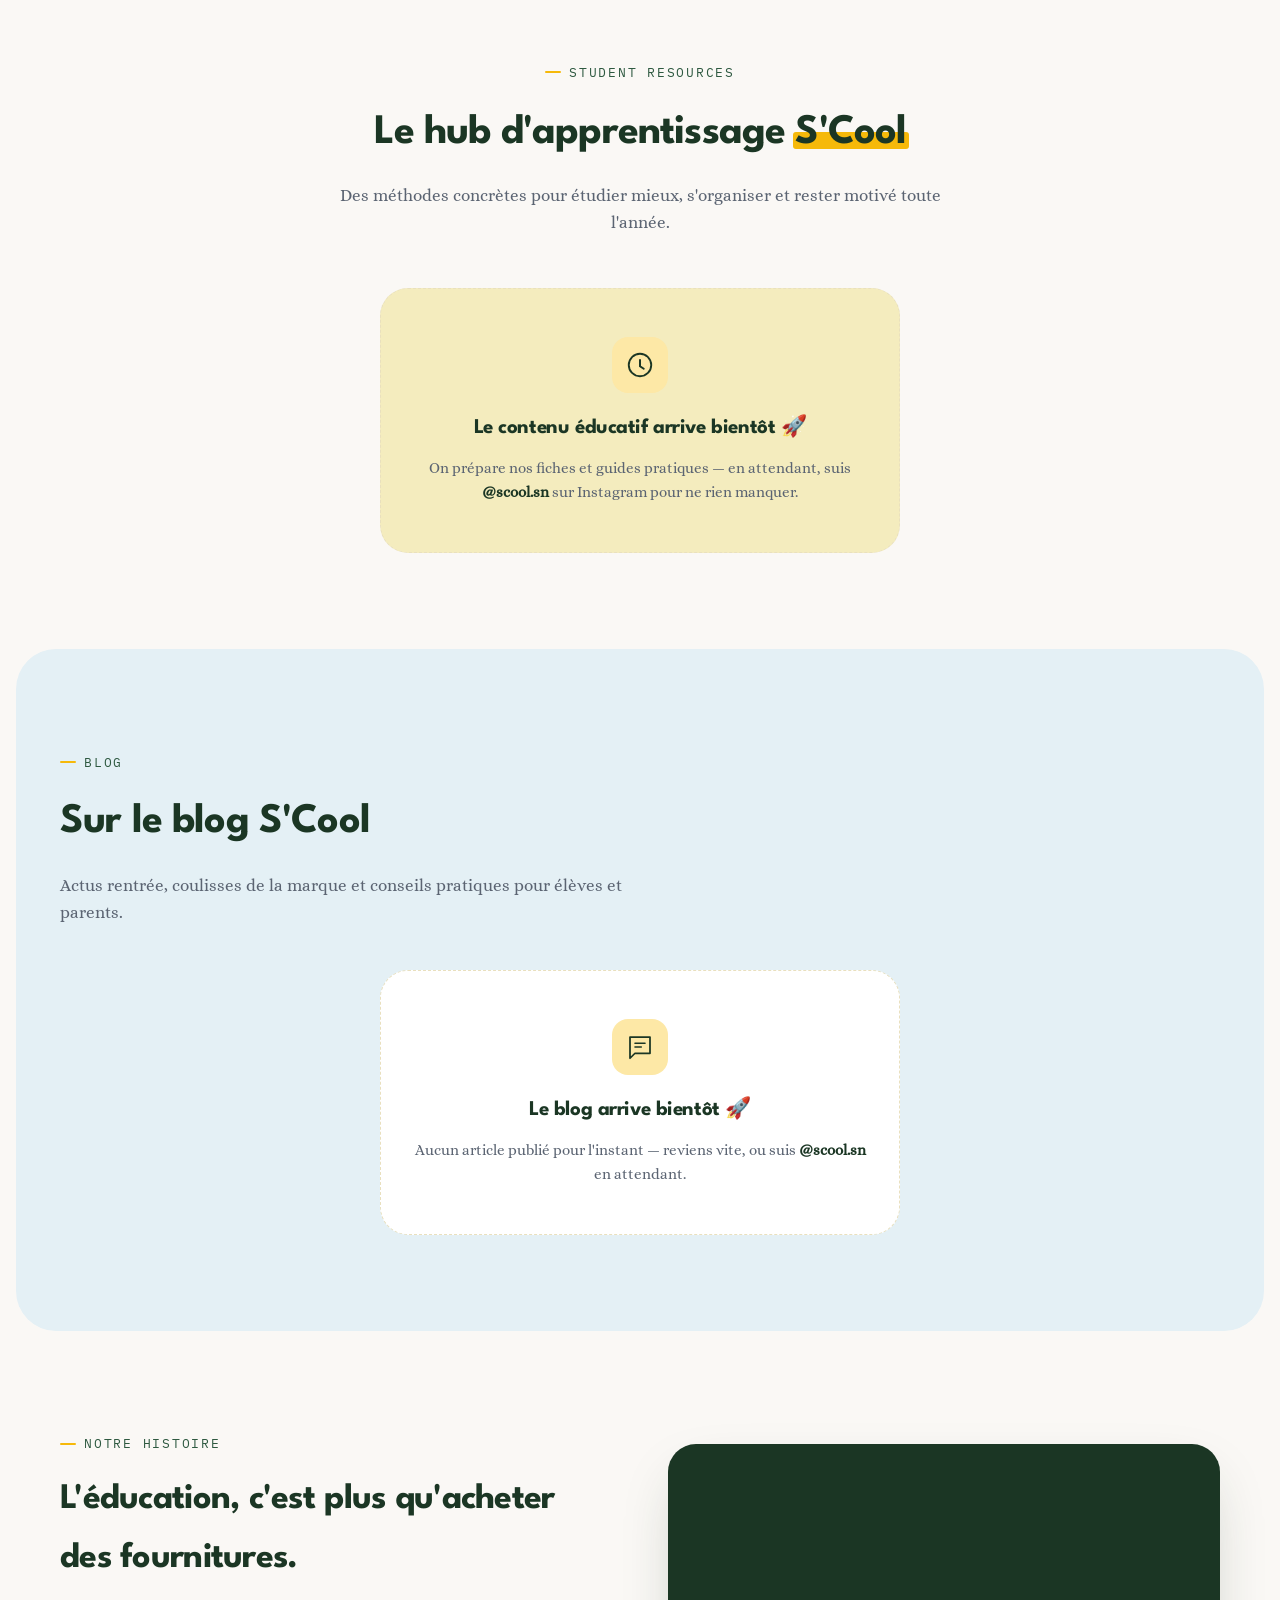
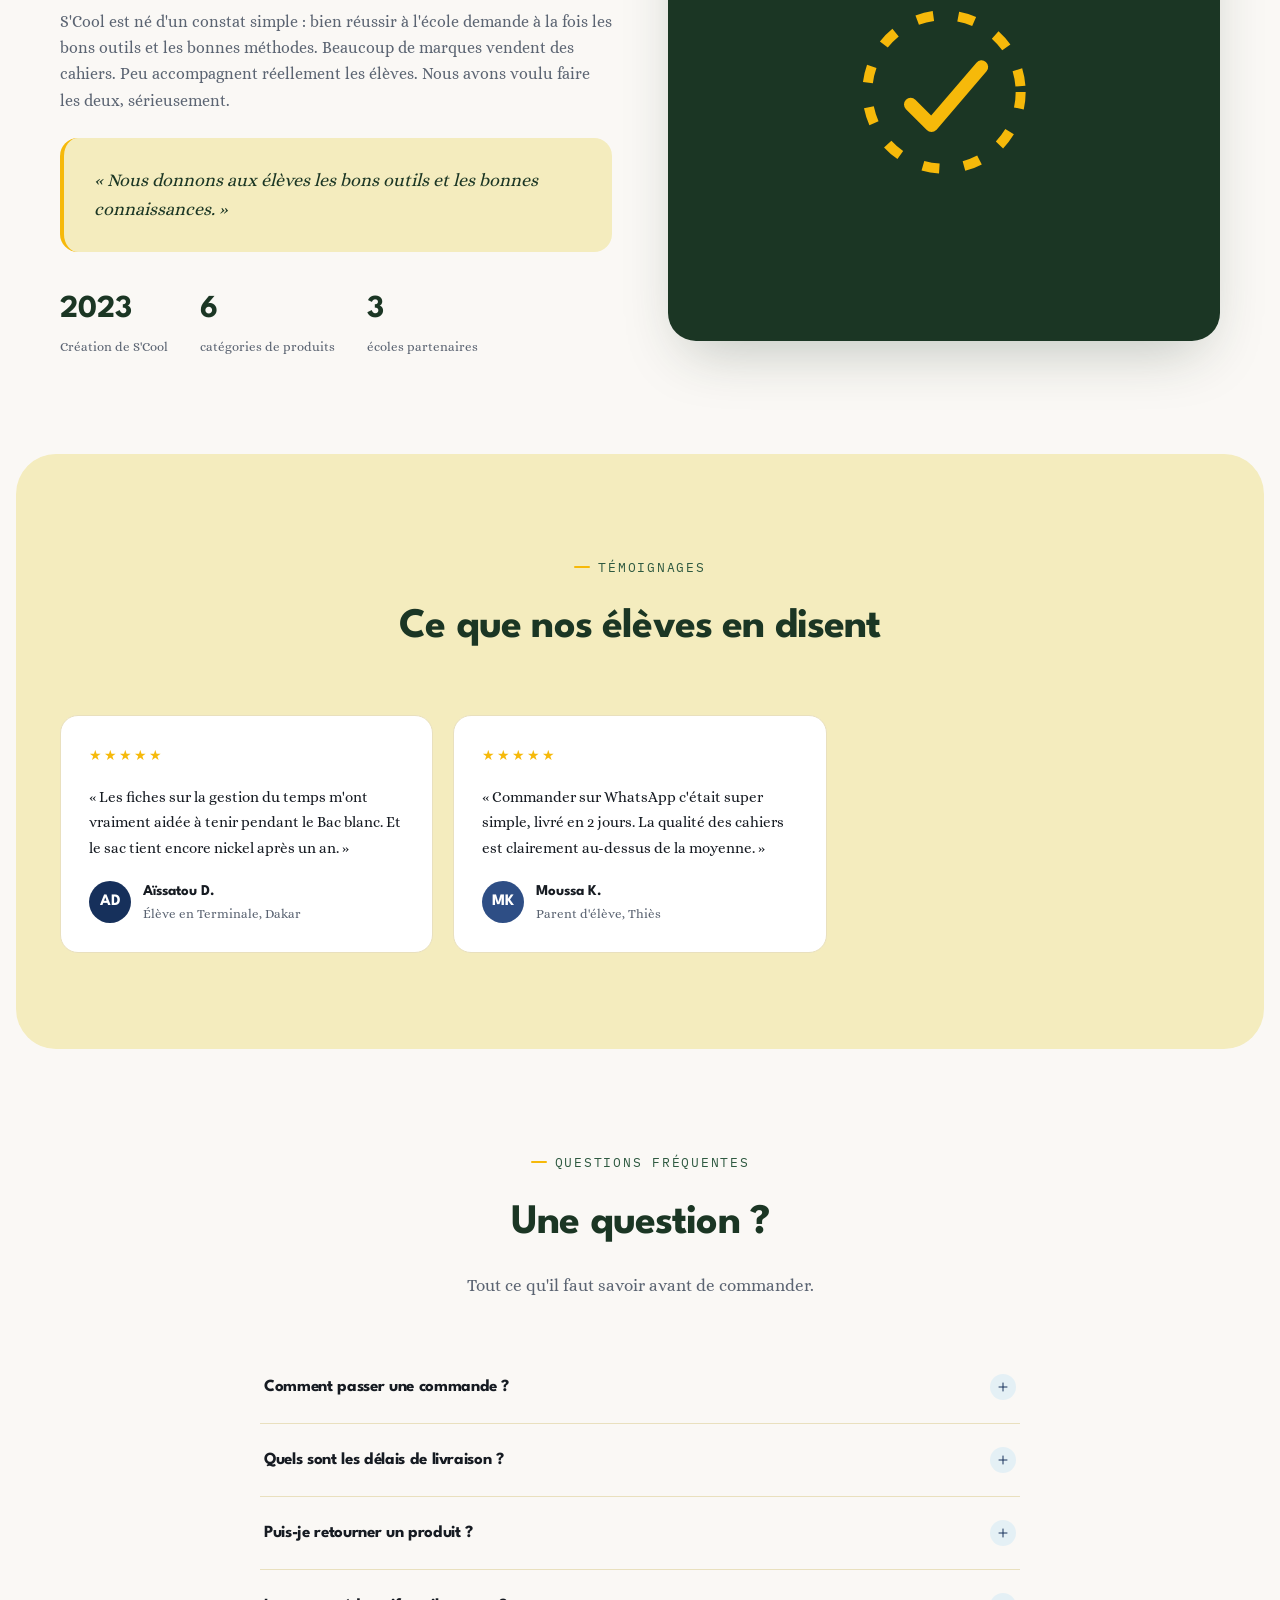
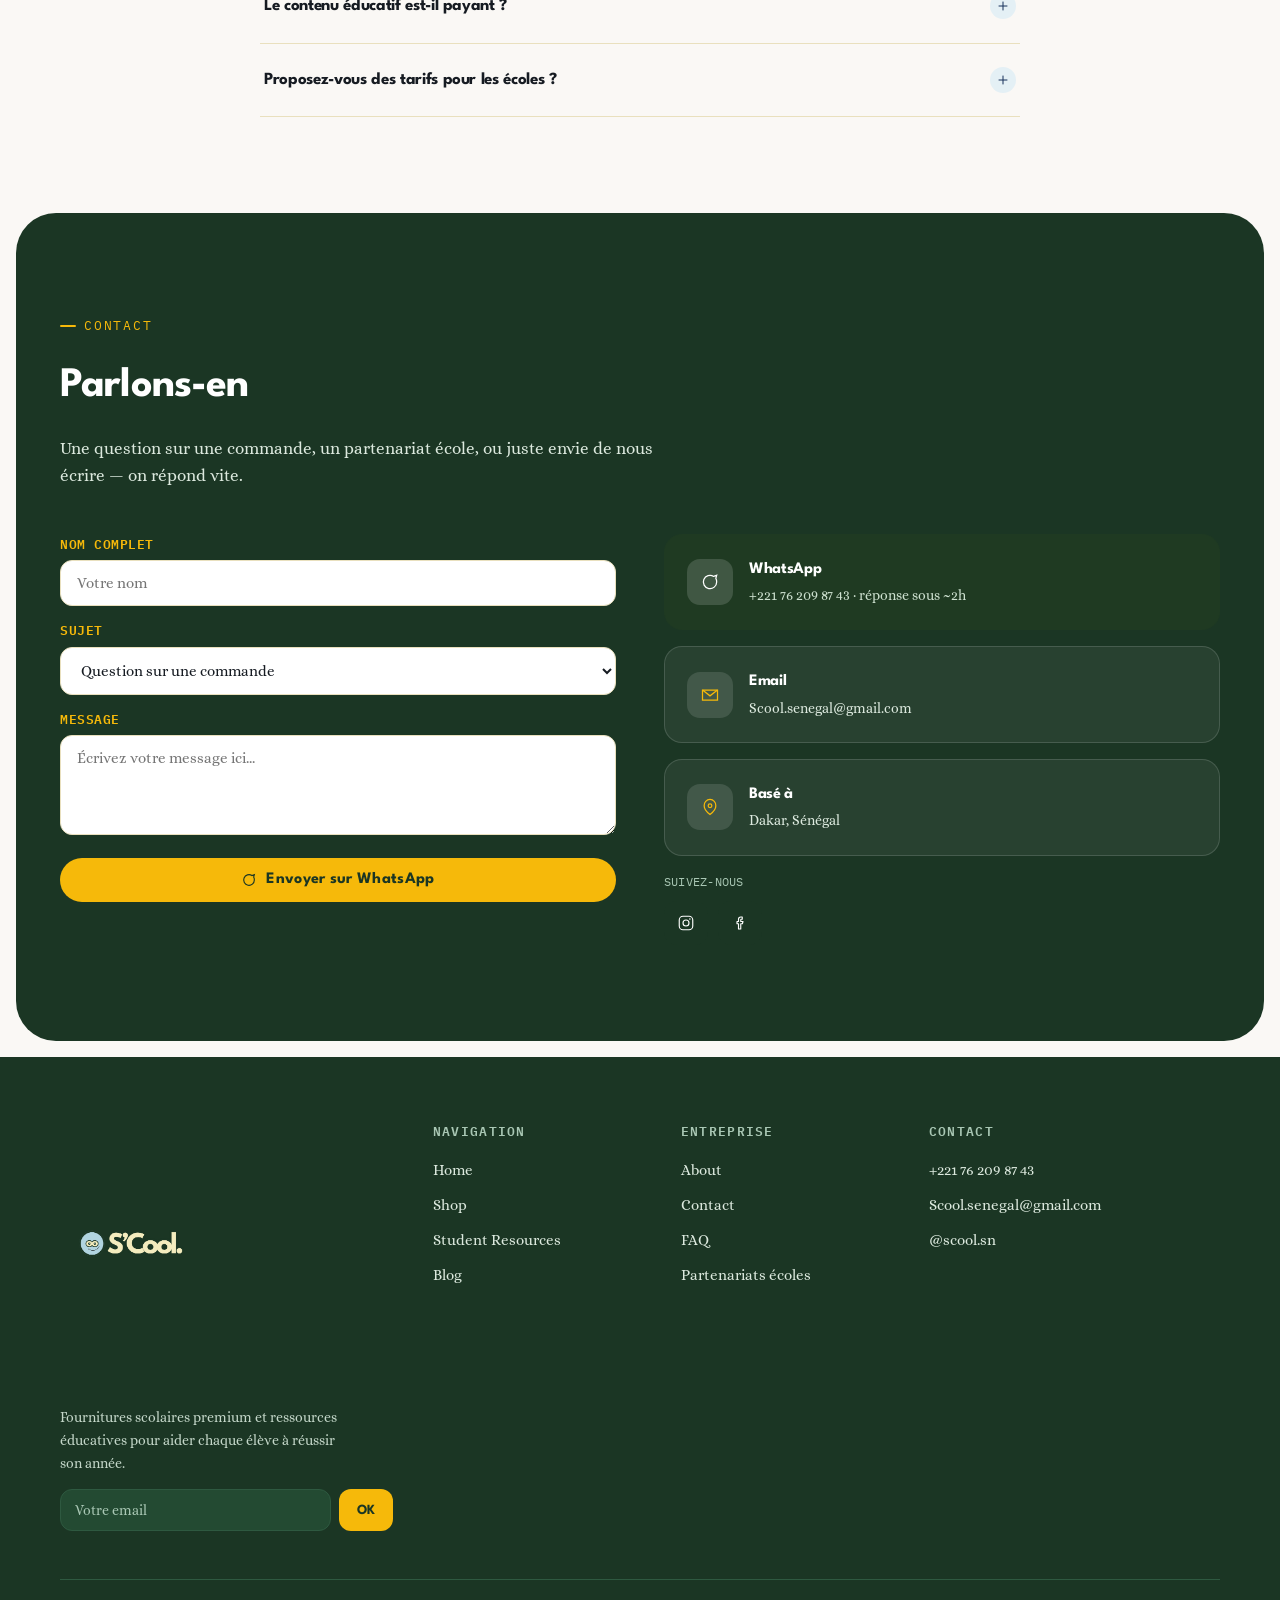
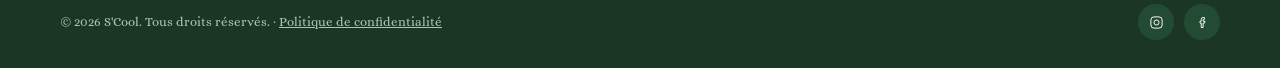
==== commit 3804c318: "refonte ui entiere" ====
--- a/index.html
+++ b/index.html
@@ -50,7 +50,7 @@
         <span class="cart-badge">0</span>
       </button>
       <a class="nav-cta" href="#contact">Nous écrire ↗</a>
-      <div class="burger" onclick="document.getElementById('mmenu').classList.toggle('open')">
+      <div class="burger" onclick="openMenu()">
         <svg width="18" height="18" viewBox="0 0 18 18" fill="none"><path d="M2 5H16M2 9H16M2 13H16" stroke="#1B3624" stroke-width="1.6" stroke-linecap="round"/></svg>
       </div>
     </div>
@@ -61,7 +61,6 @@
   <a href="shop.html" onclick="closeMenu()">Shop</a>
   <a href="#about" onclick="closeMenu()">About</a>
   <a href="#contact" onclick="closeMenu()">Contact</a>
-  <a href="#contact" class="mm-cta" onclick="closeMenu()">Nous écrire ↗</a>
 </div>
 
 <!-- HERO -->
@@ -75,7 +74,7 @@
     <p class="sub reveal">Fournitures scolaires premium et packs complets pensés pour aider chaque élève à exceller — du premier cahier à la dernière révision.</p>
 
     <div class="hero-ctas reveal">
-      <a href="shop.html" class="btn btn-primary">
+      <a href="shop.html" class="btn btn-yellow">
         <svg width="17" height="17" viewBox="0 0 24 24" fill="none"><path d="M4 4h2l1.6 9.6a2 2 0 0 0 2 1.6h7.4a2 2 0 0 0 2-1.6L20 8H7" stroke="currentColor" stroke-width="1.8" stroke-linecap="round" stroke-linejoin="round"/><circle cx="9" cy="20" r="1.3" fill="currentColor"/><circle cx="17" cy="20" r="1.3" fill="currentColor"/></svg>
         Parcourir les Packs
       </a>
@@ -187,30 +186,6 @@
   </div>
 </section>
 
-<!-- PILLARS -->
-<section>
-  <div class="wrap">
-    <div class="pillars">
-      <div class="pillar-card pillar-1 reveal">
-        <div class="pillar-icon">
-          <svg width="26" height="26" viewBox="0 0 24 24" fill="none"><path d="M4 19.5A2.5 2.5 0 0 1 6.5 17H20V4a1 1 0 0 0-1-1H6.5A2.5 2.5 0 0 0 4 5.5v14Z" stroke="#F6B90A" stroke-width="1.6" stroke-linejoin="round"/><path d="M6.5 17H20v3H6.5A1.5 1.5 0 0 1 5 18.5v0A1.5 1.5 0 0 1 6.5 17Z" stroke="#F6B90A" stroke-width="1.6"/></svg>
-        </div>
-        <h3>Packs de fournitures premium</h3>
-        <p>S'Cool compose des packs complets avec des fournitures durables et de qualité — stylos, crayons, kit de traçage et plus, choisis pour tenir toute l'année, à un prix adapté à chaque budget.</p>
-        <a href="shop.html" class="btn btn-yellow">Voir les packs</a>
-      </div>
-      <div class="pillar-card pillar-2 reveal">
-        <div class="pillar-icon">
-          <svg width="26" height="26" viewBox="0 0 24 24" fill="none"><path d="M12 3 3 7.5 12 12l9-4.5L12 3Z" stroke="#1B3624" stroke-width="1.6" stroke-linejoin="round"/><path d="M6 10v5.5c0 .5 2.5 3 6 3s6-2.5 6-3V10" stroke="#1B3624" stroke-width="1.6" stroke-linecap="round" stroke-linejoin="round"/></svg>
-        </div>
-        <h3>Accompagnement éducatif</h3>
-        <p>Techniques d'étude, gestion du temps, motivation : S'Cool partage sur les réseaux et sur ce site un contenu éducatif concret pour aider chaque élève à mieux travailler, pas seulement à mieux s'équiper.</p>
-        <a href="#resources" class="btn btn-primary">Explorer les ressources</a>
-      </div>
-    </div>
-  </div>
-</section>
-
 <!-- SHOP : LES PACKS -->
 <section id="shop" style="background:var(--beige); border-radius:40px; margin:0 16px; padding-top:80px;">
   <div class="wrap">
@@ -423,9 +398,6 @@
   </div>
 </footer>
 
-<a href="https://wa.me/221762098743" target="_blank" class="wa-float" aria-label="Commander sur WhatsApp">
-  <svg width="26" height="26" viewBox="0 0 24 24" fill="none"><path d="M20 12a8 8 0 1 1-3.6-6.7L20 4l-1 3.6A7.96 7.96 0 0 1 20 12Z" stroke="#fff" stroke-width="1.6"/></svg>
-</a>
 <div class="toast" id="toast"></div>
 
 <!-- CART DRAWER -->
--- a/styles.css
+++ b/styles.css
@@ -198,14 +198,26 @@
   }
   .mobile-menu{
     position:fixed; top:78px; left:16px; right:16px; z-index:99;
-    background:var(--white); border-radius:22px; padding:12px;
+    background:var(--white); border-radius:22px; padding:10px;
     box-shadow:var(--shadow-lift); border:1px solid var(--line);
-    display:none; flex-direction:column; gap:2px;
+    display:none; flex-direction:column; gap:4px;
   }
   .mobile-menu.open{display:flex;}
-  .mobile-menu a{font-family:'League Spartan', sans-serif; padding:14px 16px; border-radius:14px; font-weight:600; color:var(--ink); font-size:16px;}
+  .mobile-menu a{
+    font-family:'League Spartan', sans-serif; padding:14px 16px; border-radius:14px;
+    font-weight:600; color:var(--blue); font-size:16px;
+    background:var(--blue-pale); display:block;
+    transition:background .2s ease;
+  }
   .mobile-menu a:hover{background:var(--beige);}
-  .mobile-menu .mm-cta{background:var(--blue); color:#fff; text-align:center; margin-top:6px; font-weight:700;}
+
+  /* Scroll lock + blur quand burger ouvert */
+  body.menu-open{overflow:hidden;}
+  body.menu-open::after{
+    content:''; position:fixed; inset:0; z-index:98;
+    background:rgba(27,54,36,0.25); backdrop-filter:blur(3px);
+    -webkit-backdrop-filter:blur(3px);
+  }
 
   .hero{padding: top 90px; padding-bottom:60px; position:relative; overflow:hidden;}
   .hero::before{
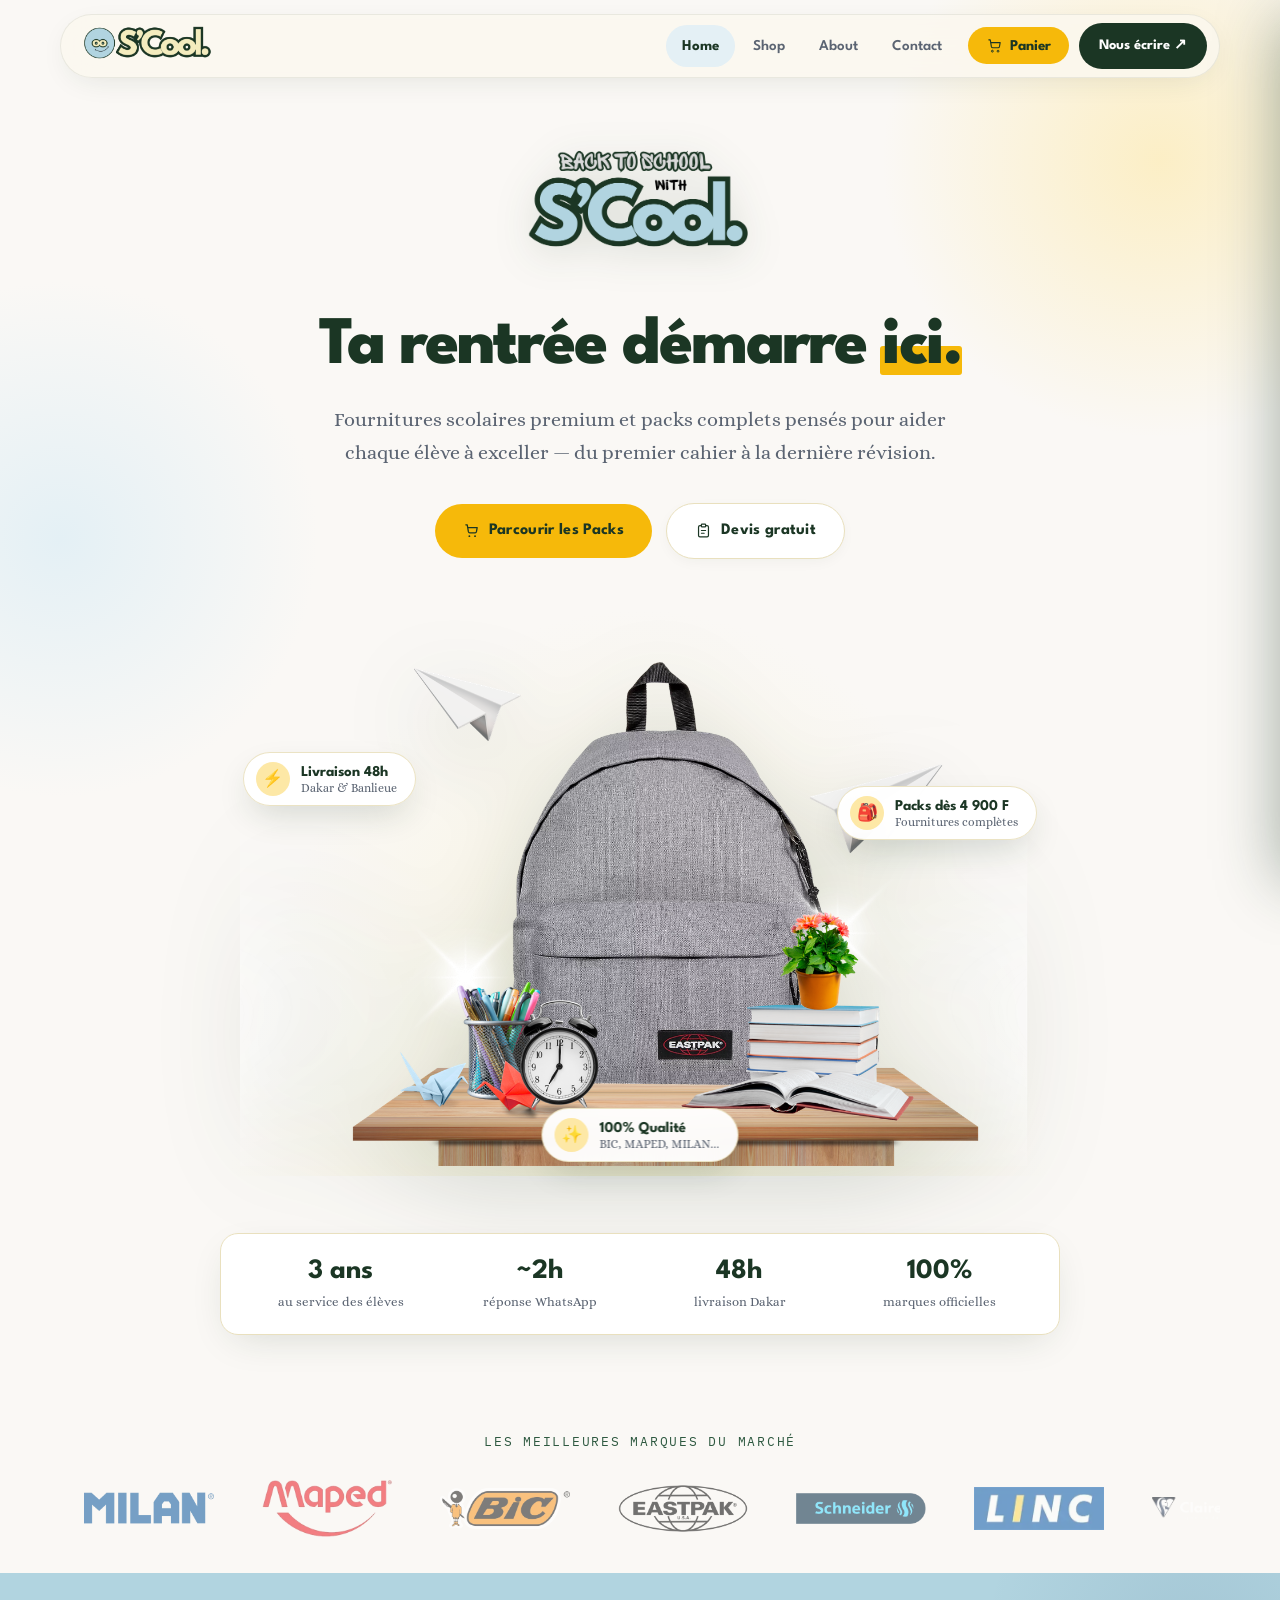
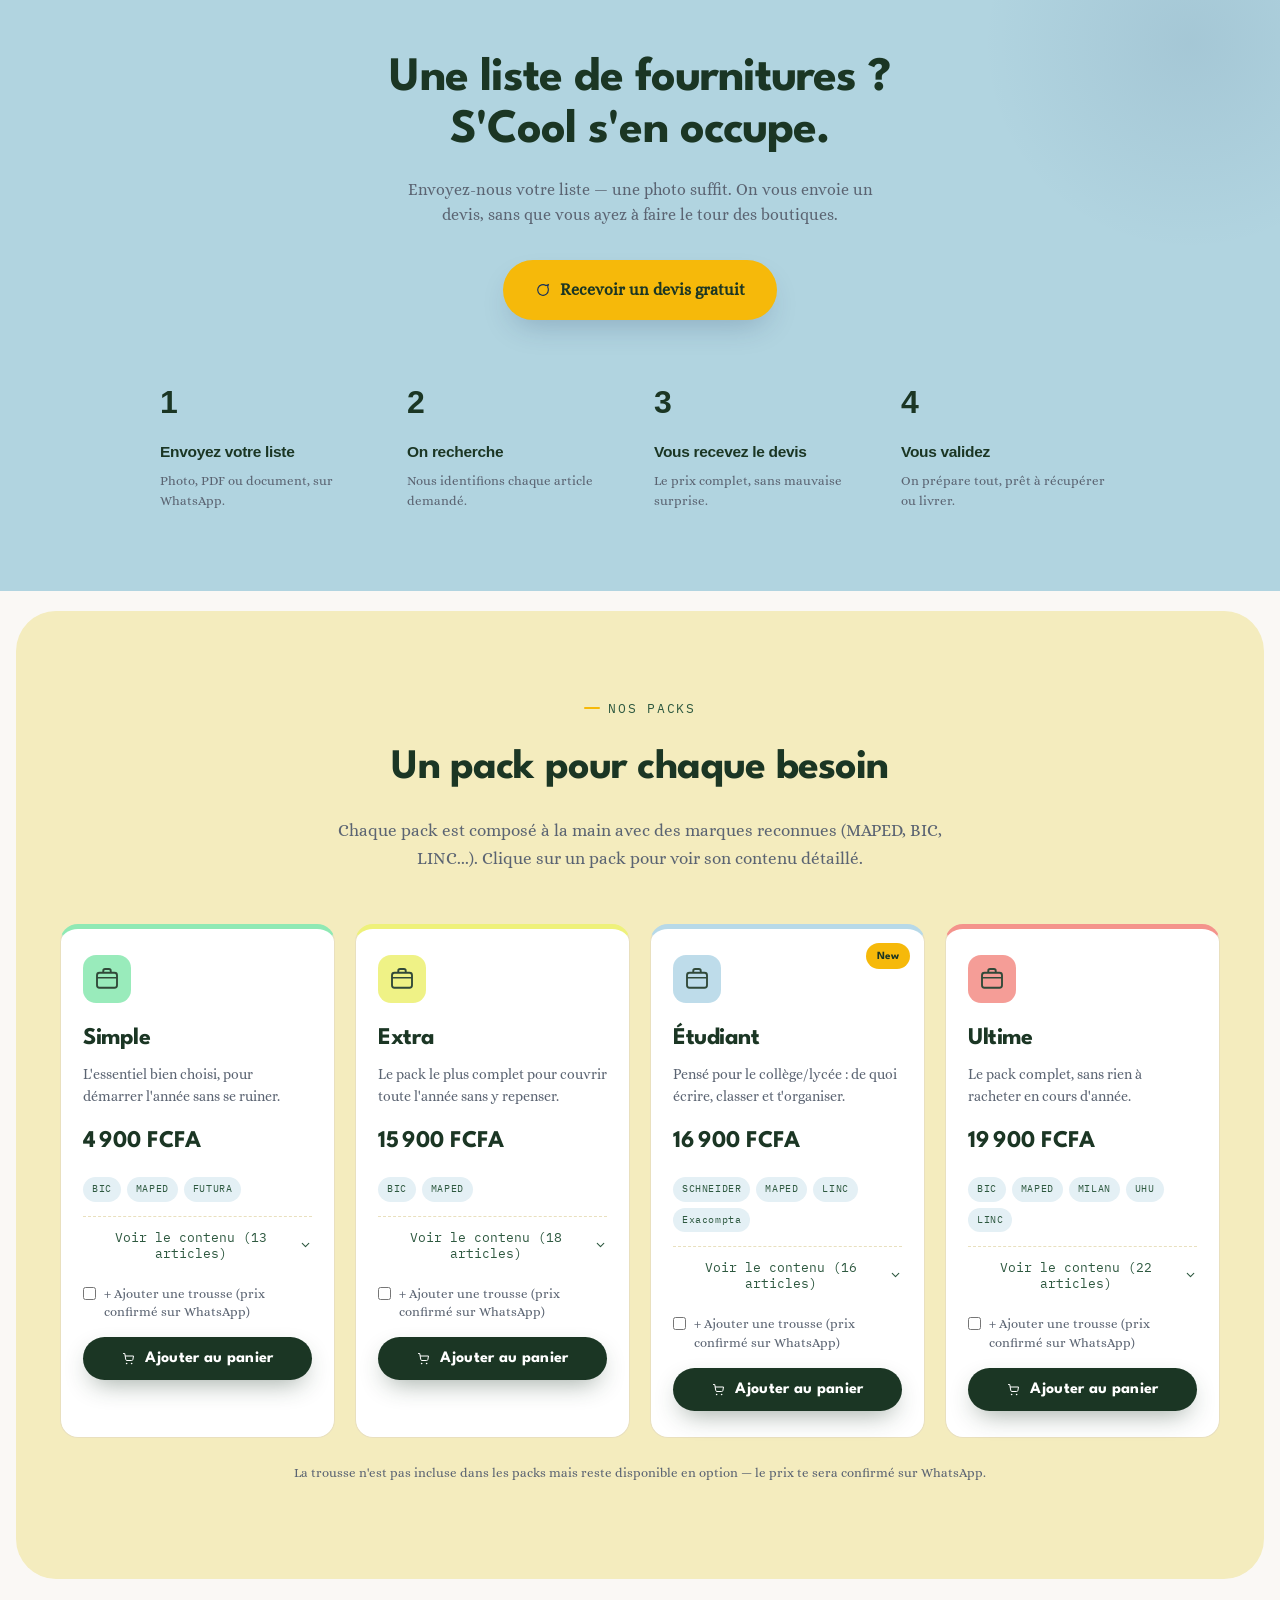
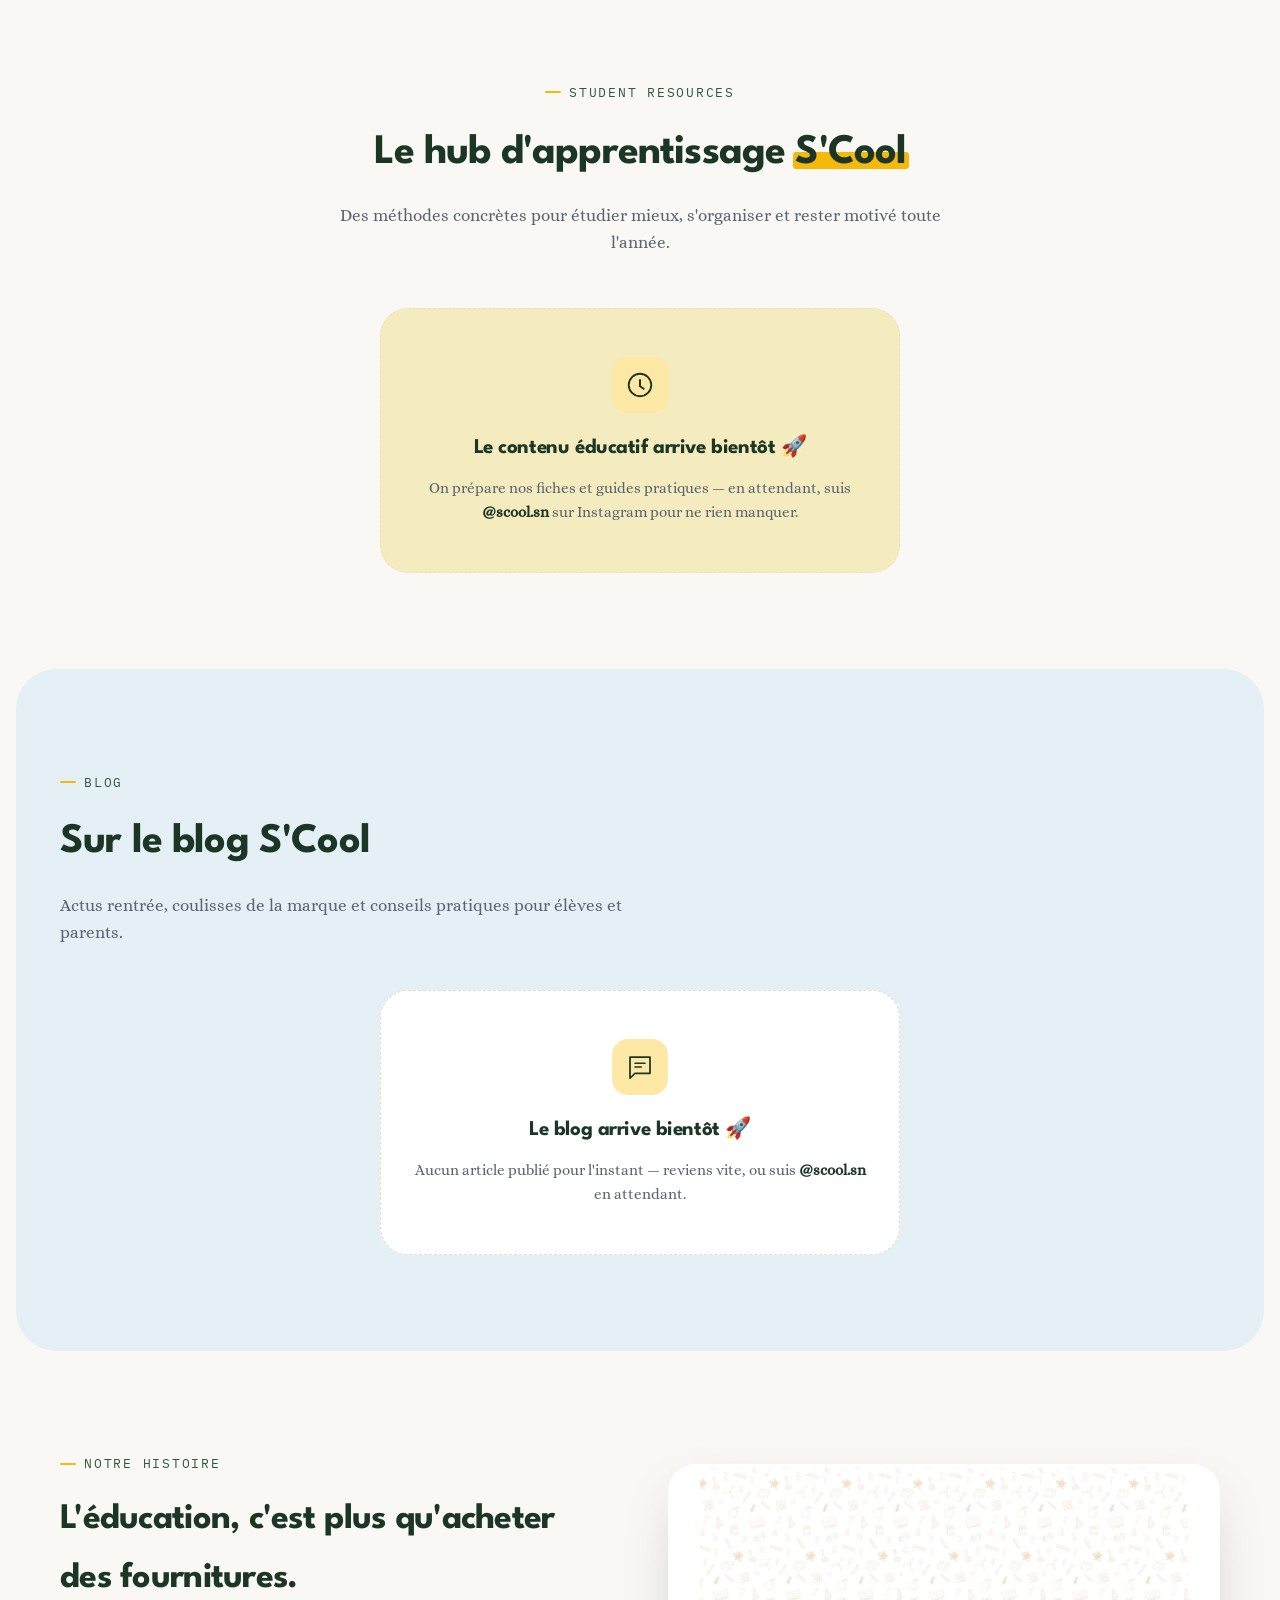
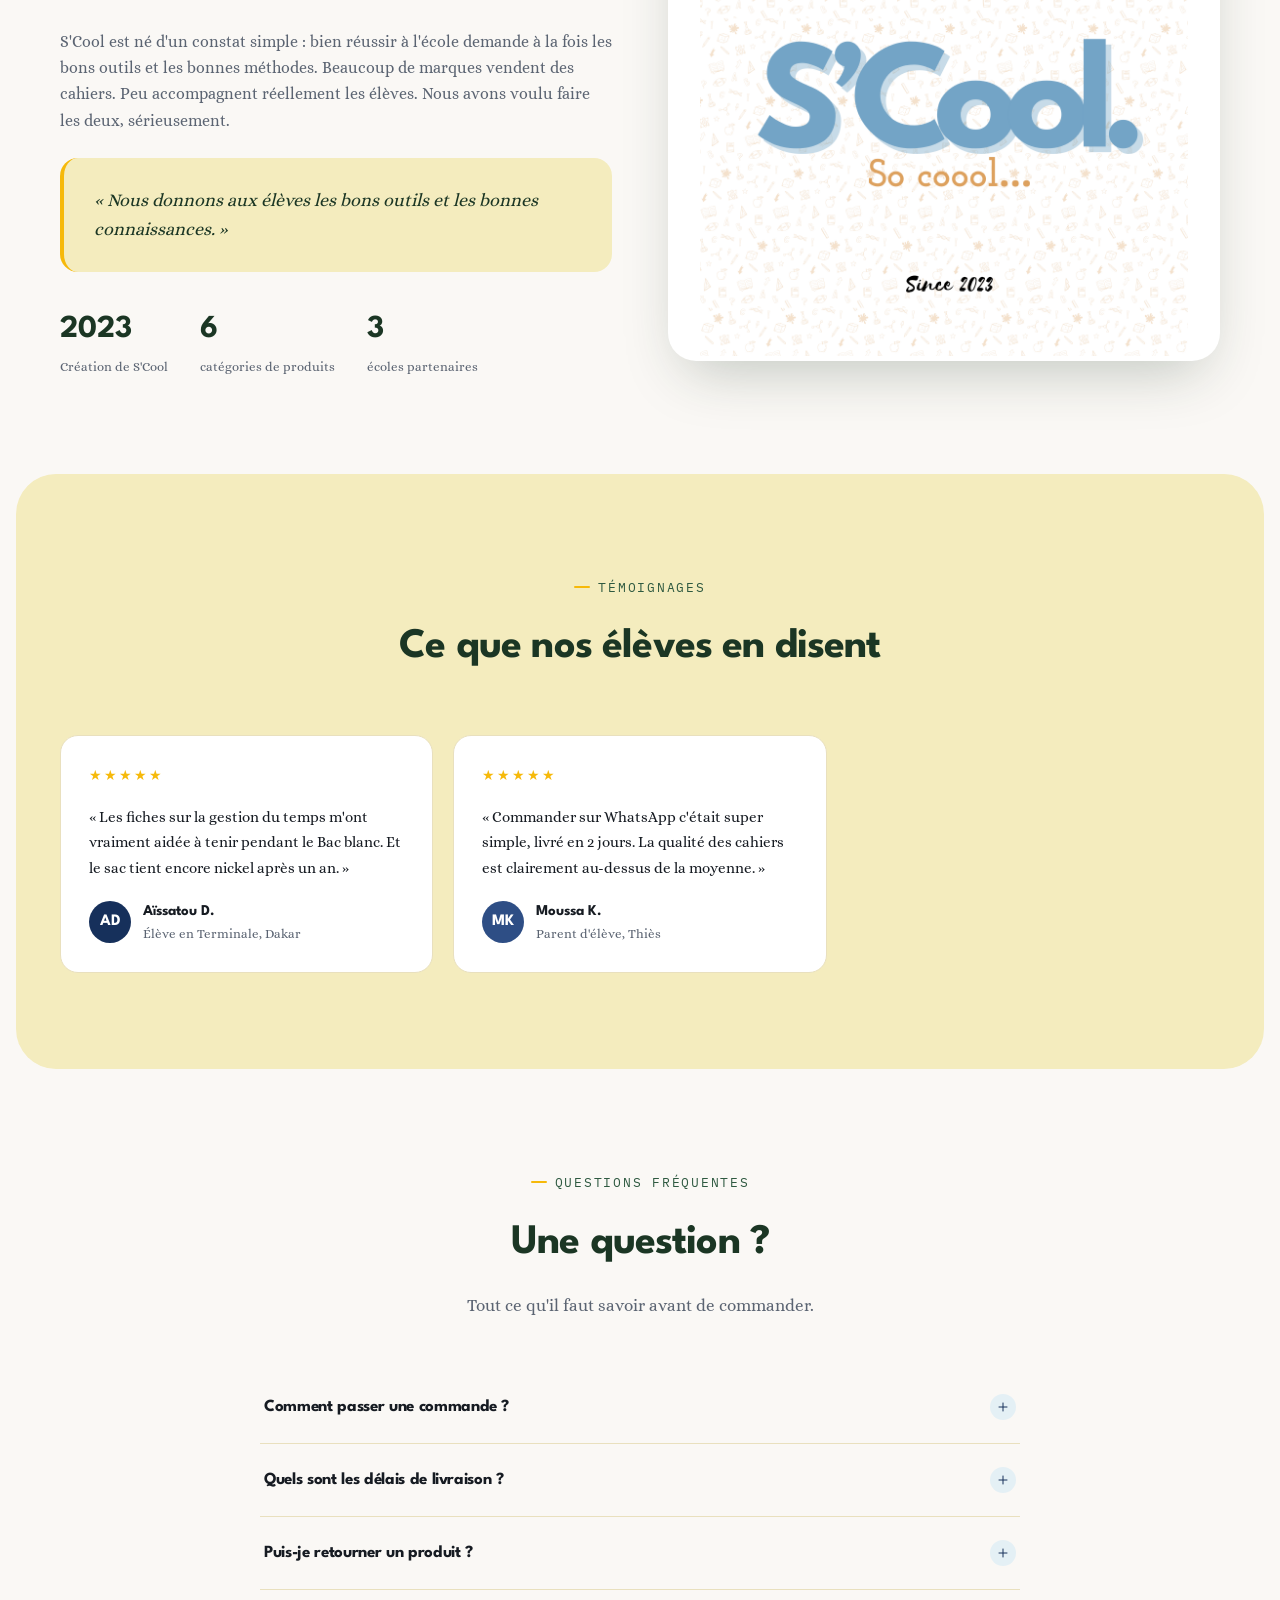
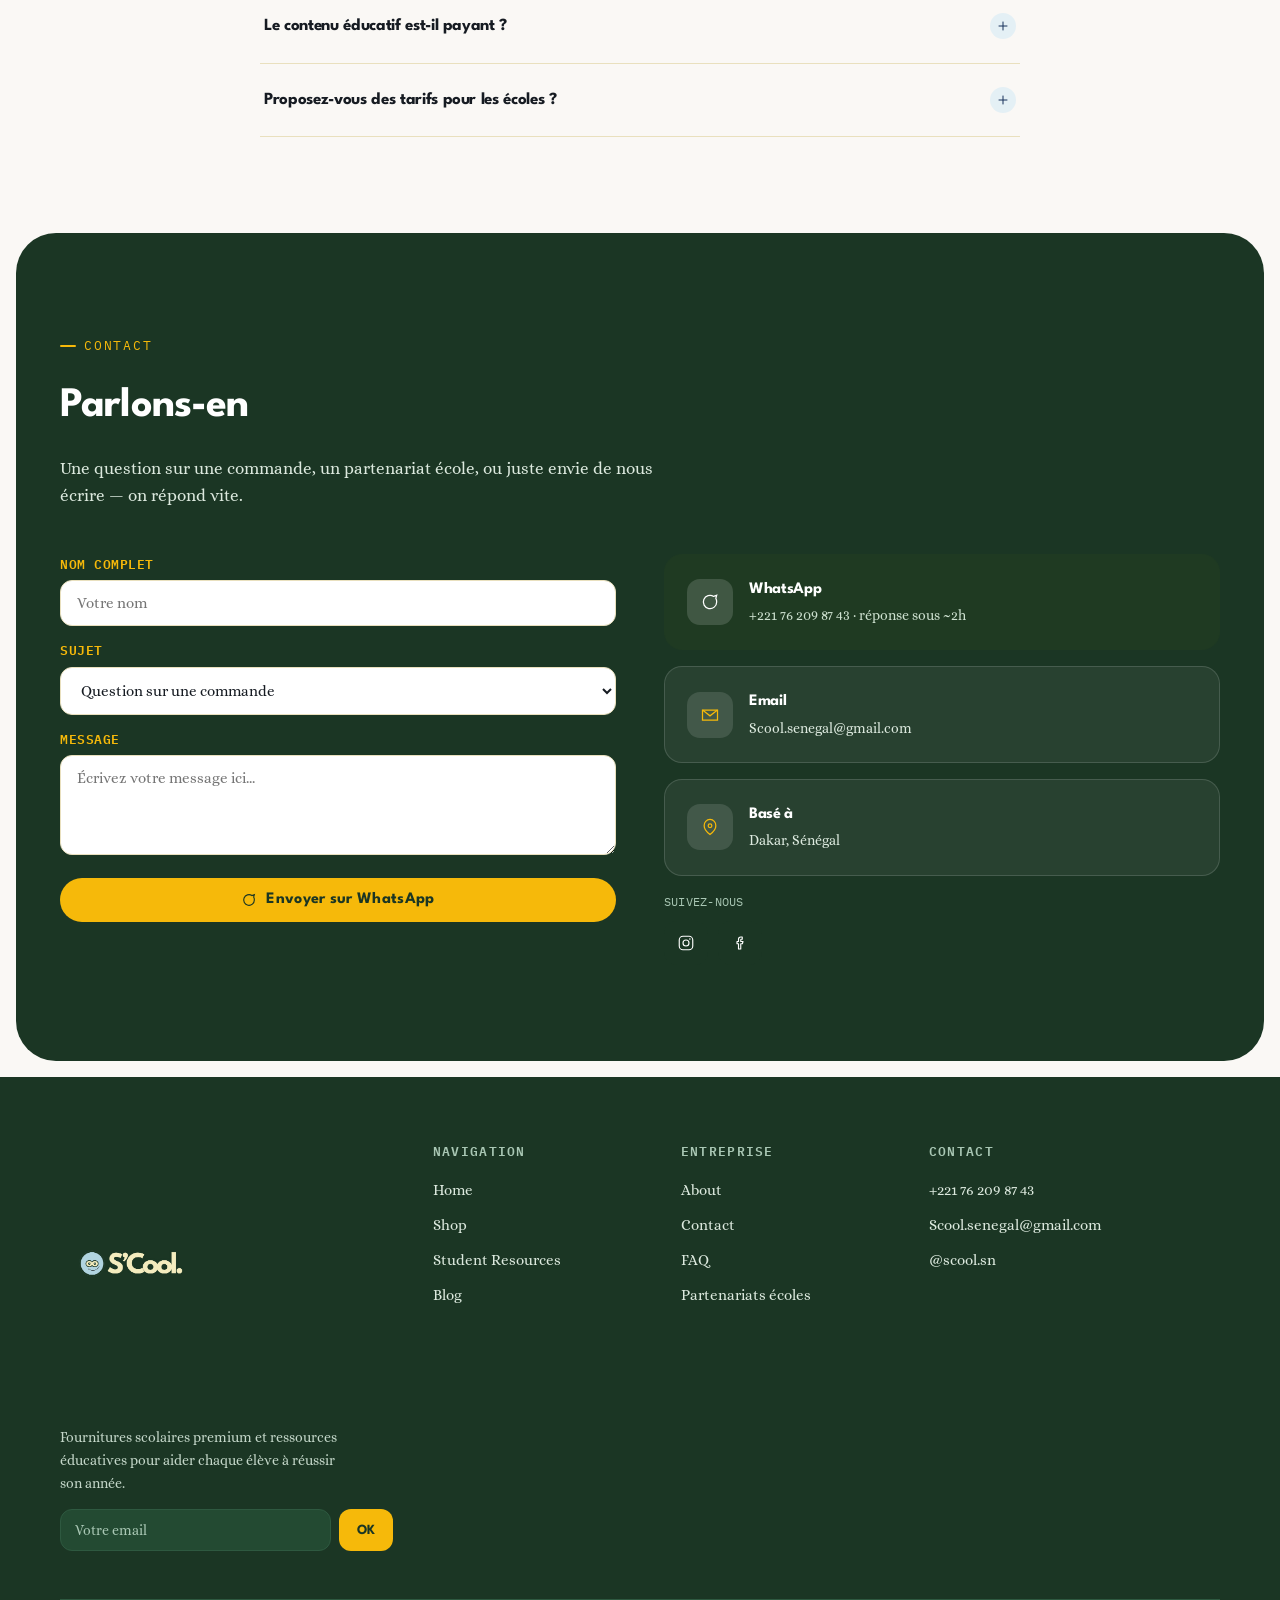
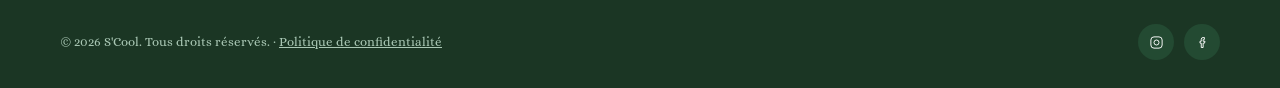
==== commit 6781b52e: "changements mineurs (about illustration, erreur monusername....)" ====
--- a/index.html
+++ b/index.html
@@ -254,10 +254,7 @@
       </div>
       <div class="reveal">
         <div class="about-visual">
-          <svg width="200" height="200" viewBox="0 0 24 24" fill="none">
-            <circle cx="12" cy="12" r="9.2" stroke="#F6B90A" stroke-width="1.2" stroke-dasharray="2 3"/>
-            <path d="M8 13.5 10.5 16 16.5 9" stroke="#F6B90A" stroke-width="1.6" stroke-linecap="round" stroke-linejoin="round"/>
-          </svg>
+          <img src="images/about-illustration.png" alt="Illustration S'Cool" class="about-illustration">
         </div>
       </div>
     </div>
--- a/styles.css
+++ b/styles.css
@@ -358,7 +358,7 @@
 .devis-section{
   background:#b1d4e0;
   border-radius:0;
-  margin:0;
+  margin-bottom: 20px;
   width:100%;
   color:var(--blue);
   position:relative;
@@ -485,14 +485,17 @@
   .about-grid{display:grid; grid-template-columns:1fr 1fr; gap:56px; align-items:center;}
   @media (max-width:820px){.about-grid{grid-template-columns:1fr; gap:32px;}}
   .about-visual{
-    background:var(--blue); border-radius:var(--radius-lg); aspect-ratio:1/0.9; position:relative; overflow:hidden;
+    background:white; border-radius:var(--radius-lg); aspect-ratio:1/0.9; position:relative; overflow:hidden;
     display:flex; align-items:center; justify-content:center; padding:32px;
     box-shadow:var(--shadow-lift);
   }
+
+
   .about-badge-img{
     max-width:260px; width:85%; height:auto; display:block;
     filter:drop-shadow(0 16px 36px rgba(0,0,0,0.4));
     transition:transform .4s cubic-bezier(.4,0,.2,1);
+  
   }
   .about-badge-img:hover{ transform:scale(1.06) rotate(2deg); }
   .mission-quote{ background:var(--beige); border-radius:var(--radius-md); padding:28px 30px; margin-top:24px; border-left:4px solid var(--yellow); }
